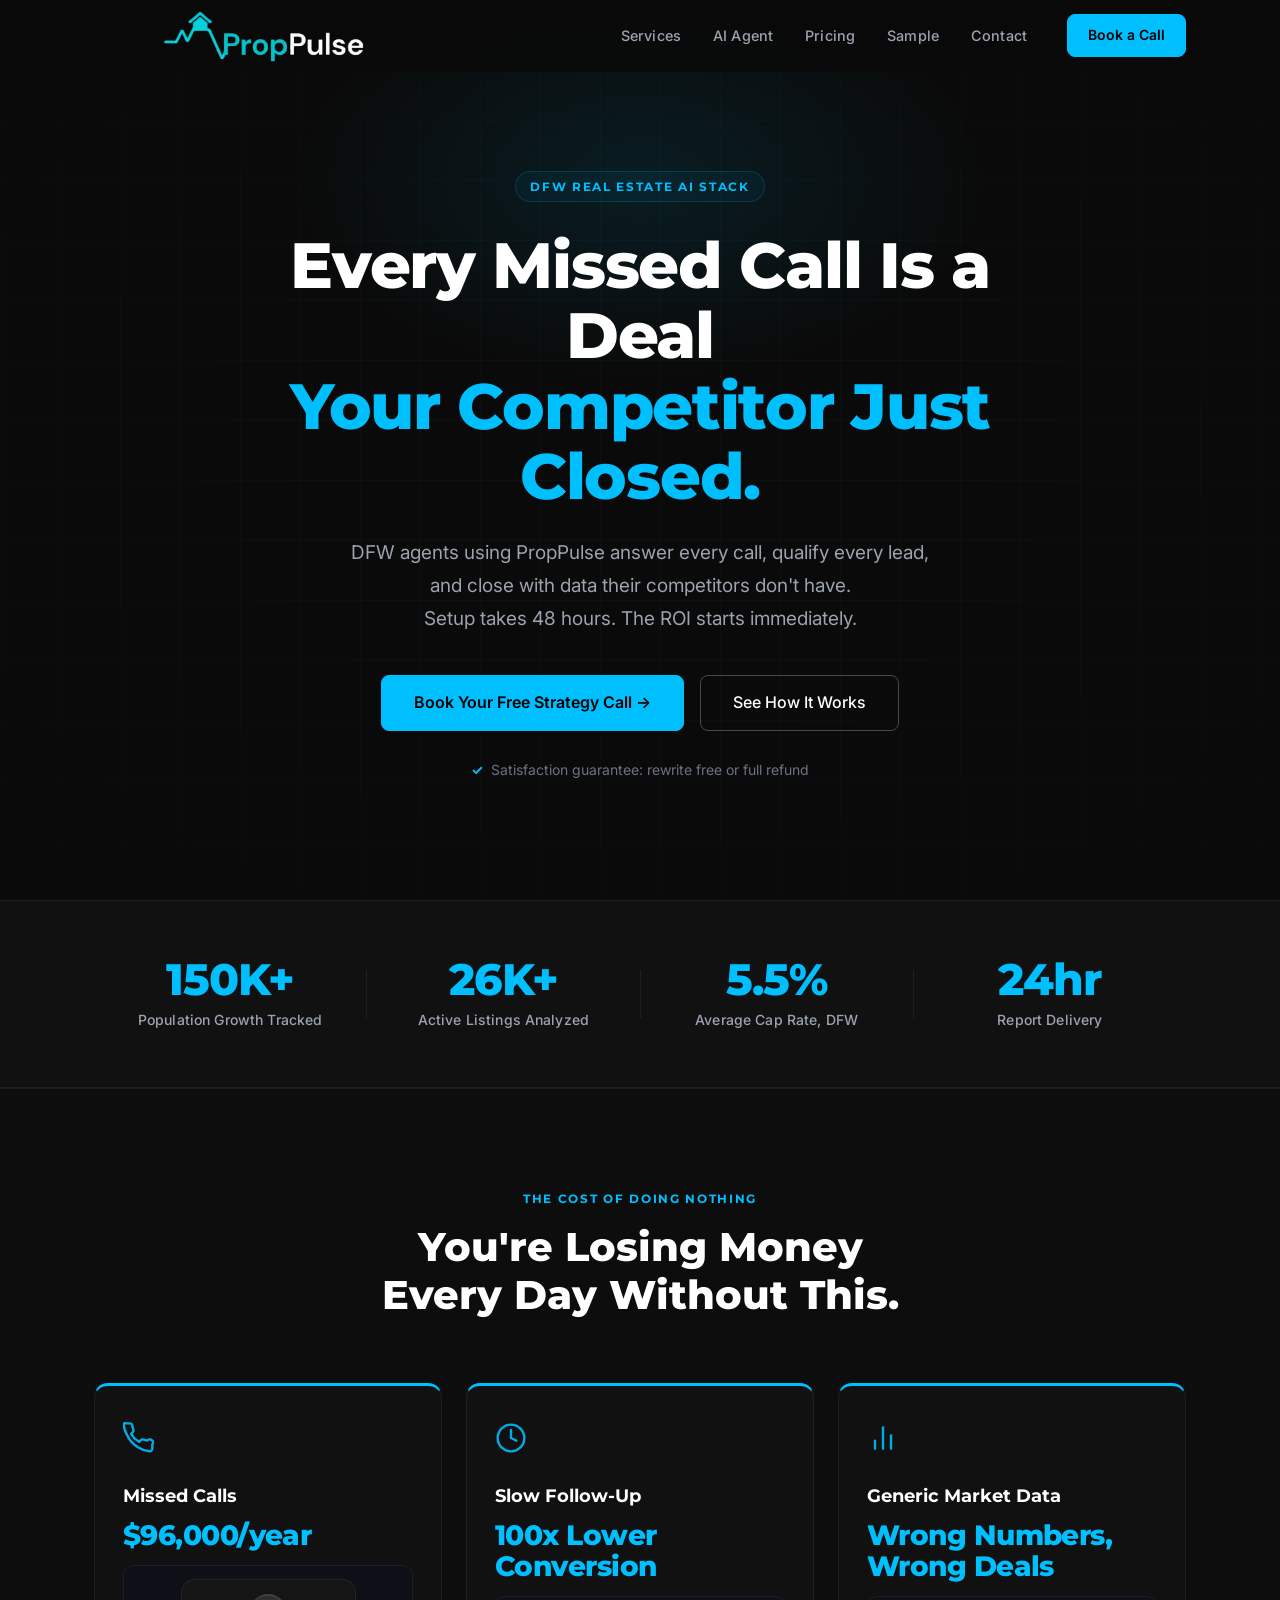
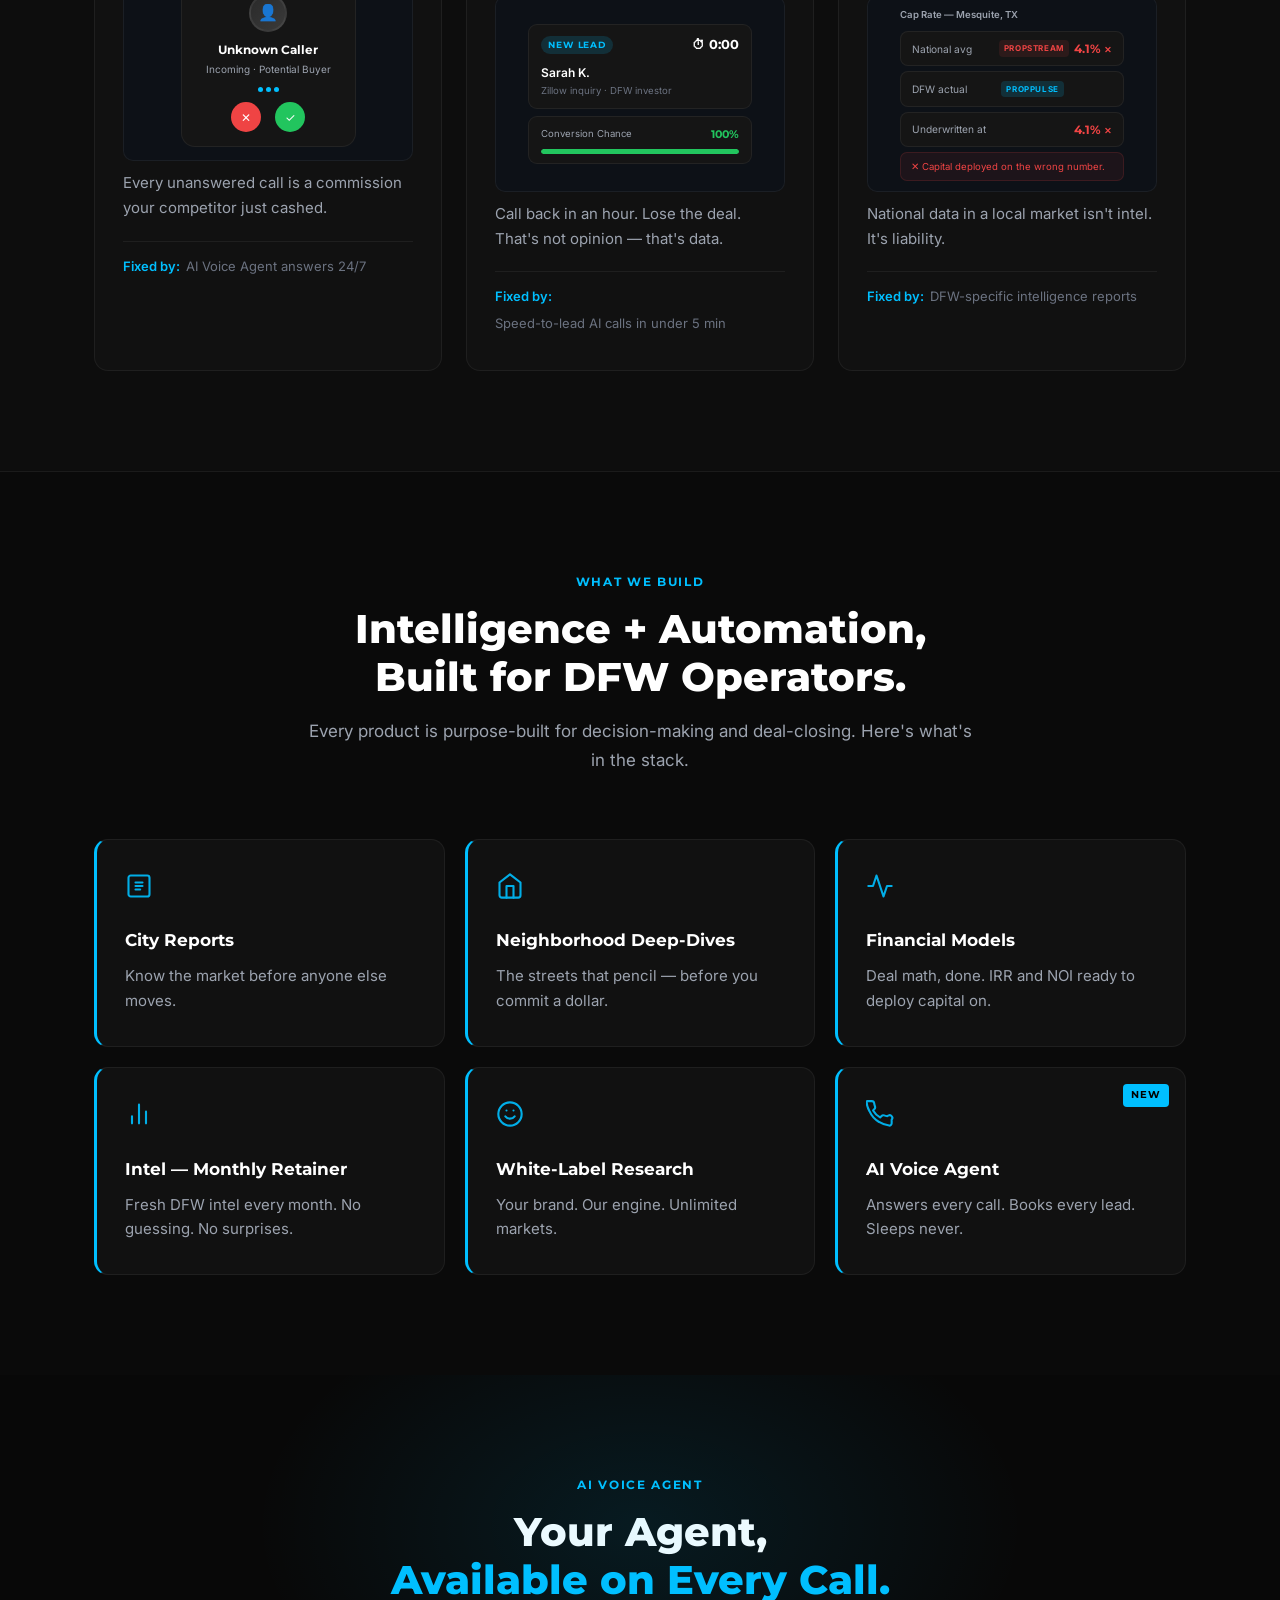
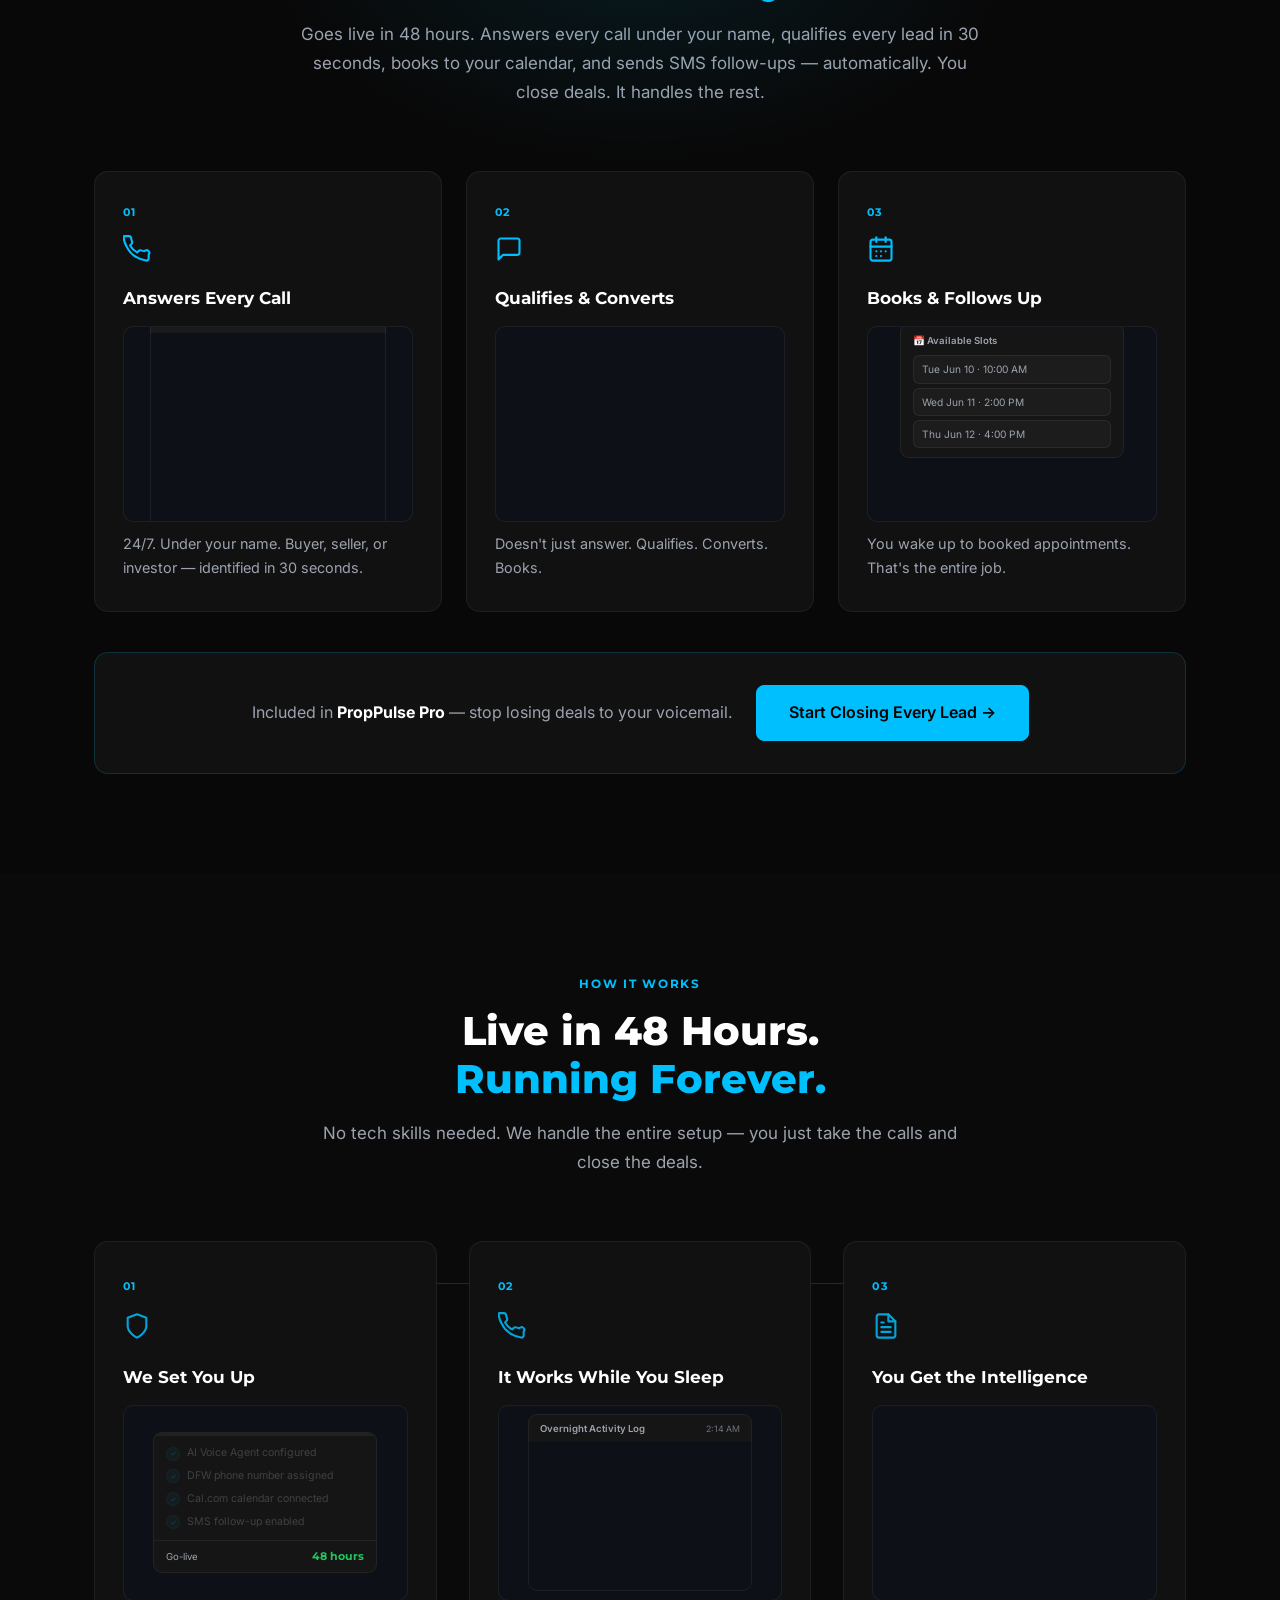
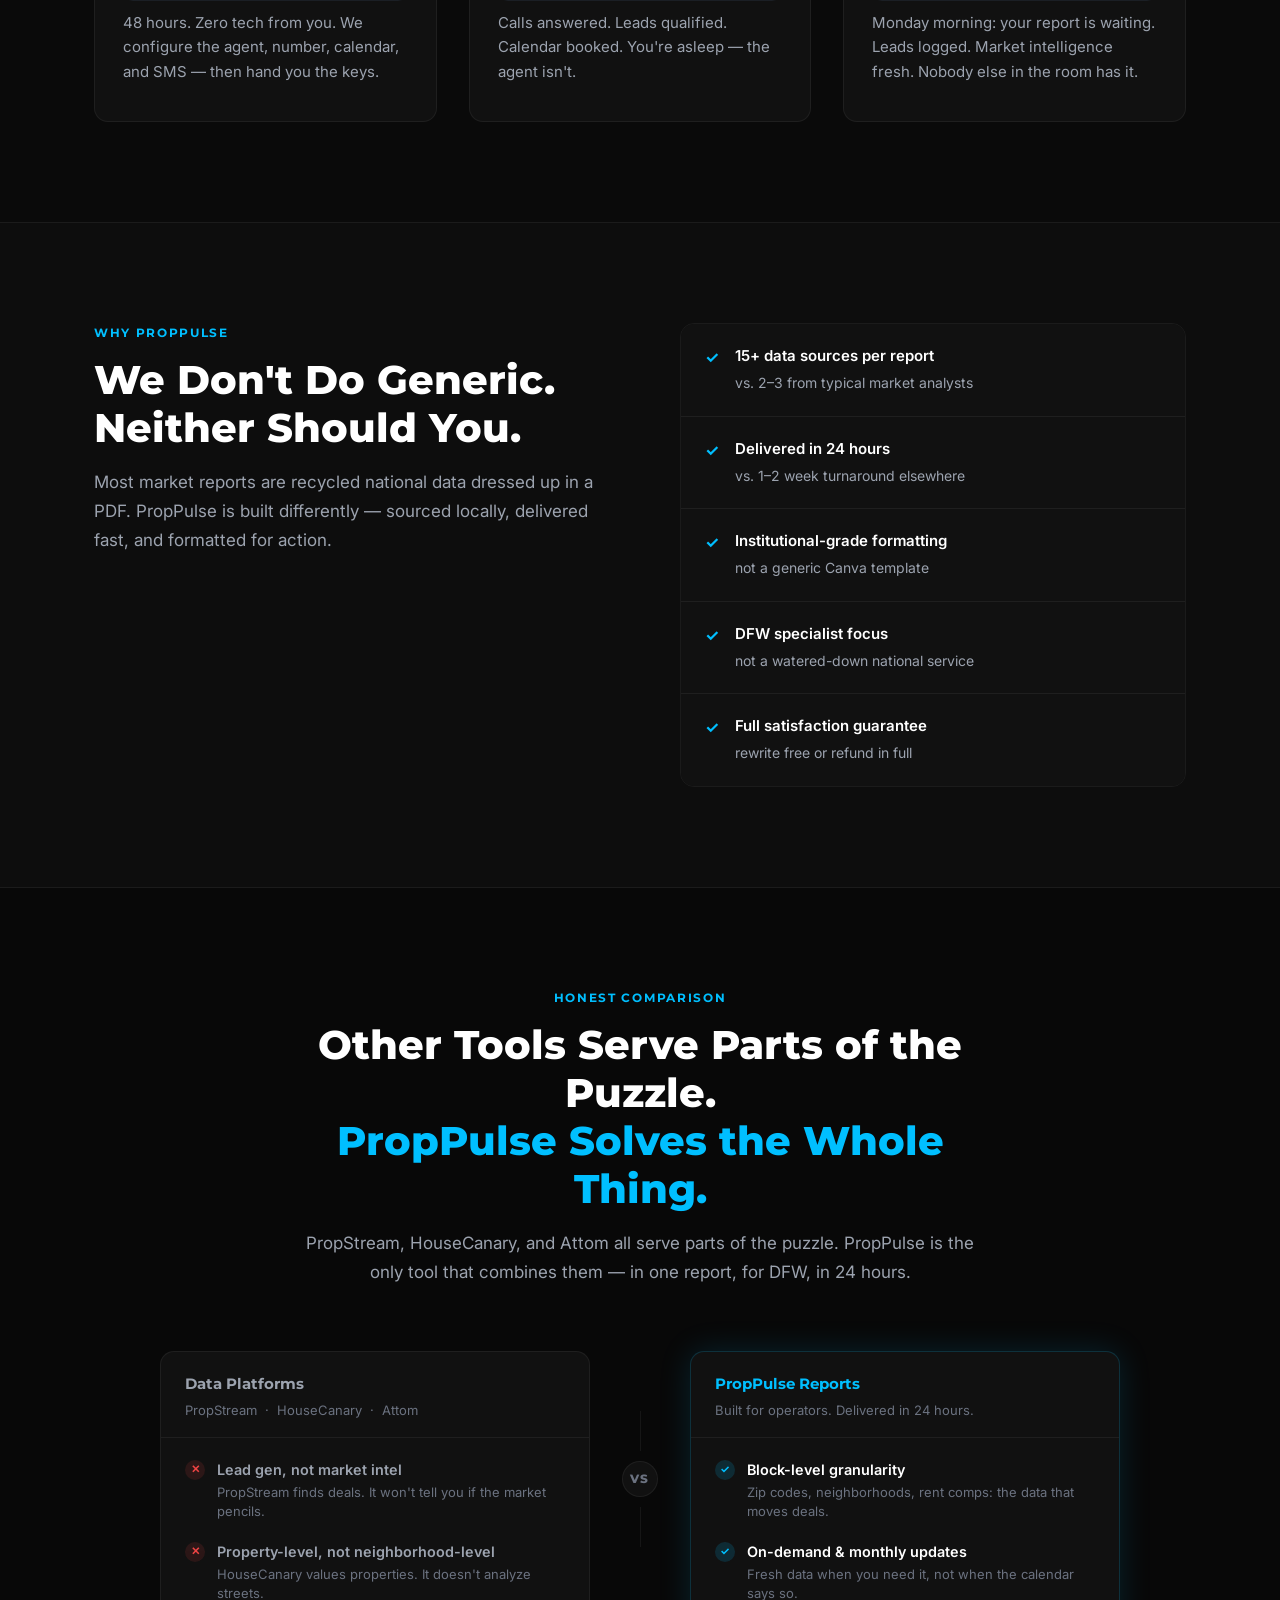
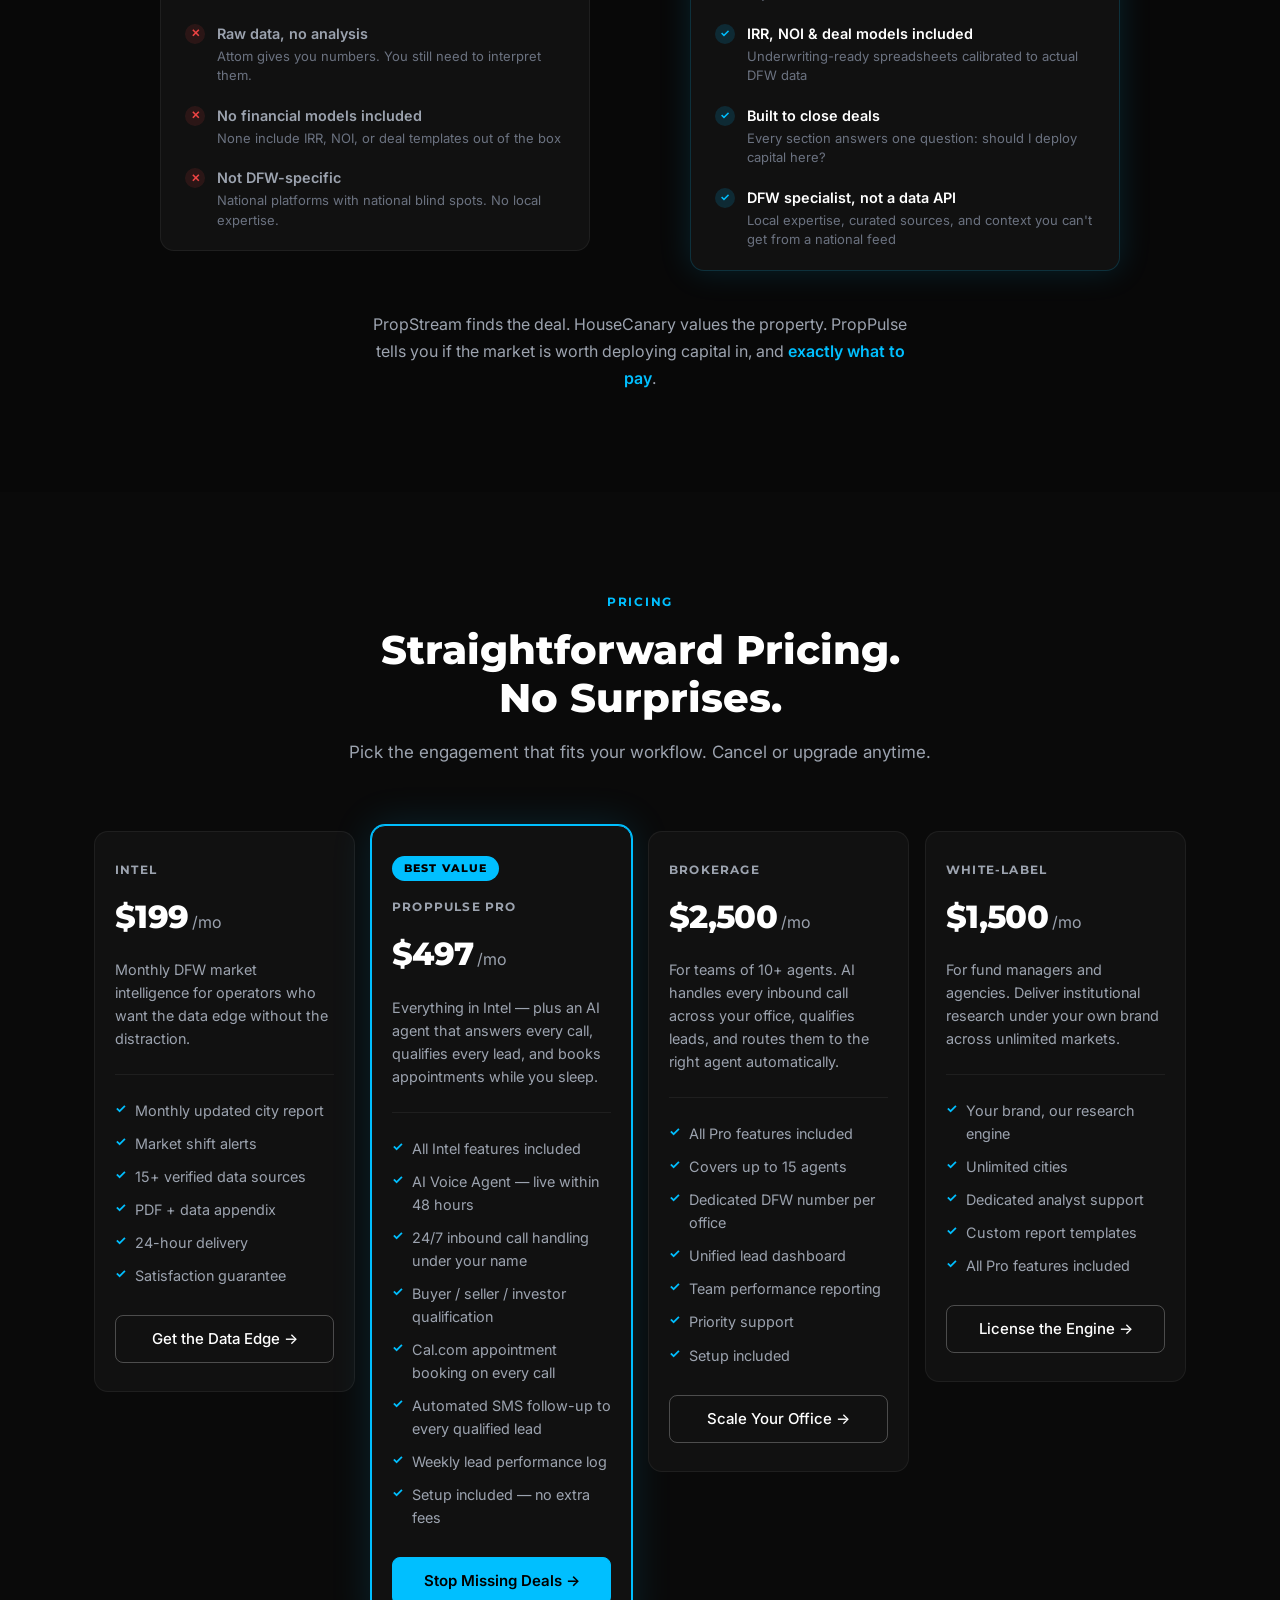
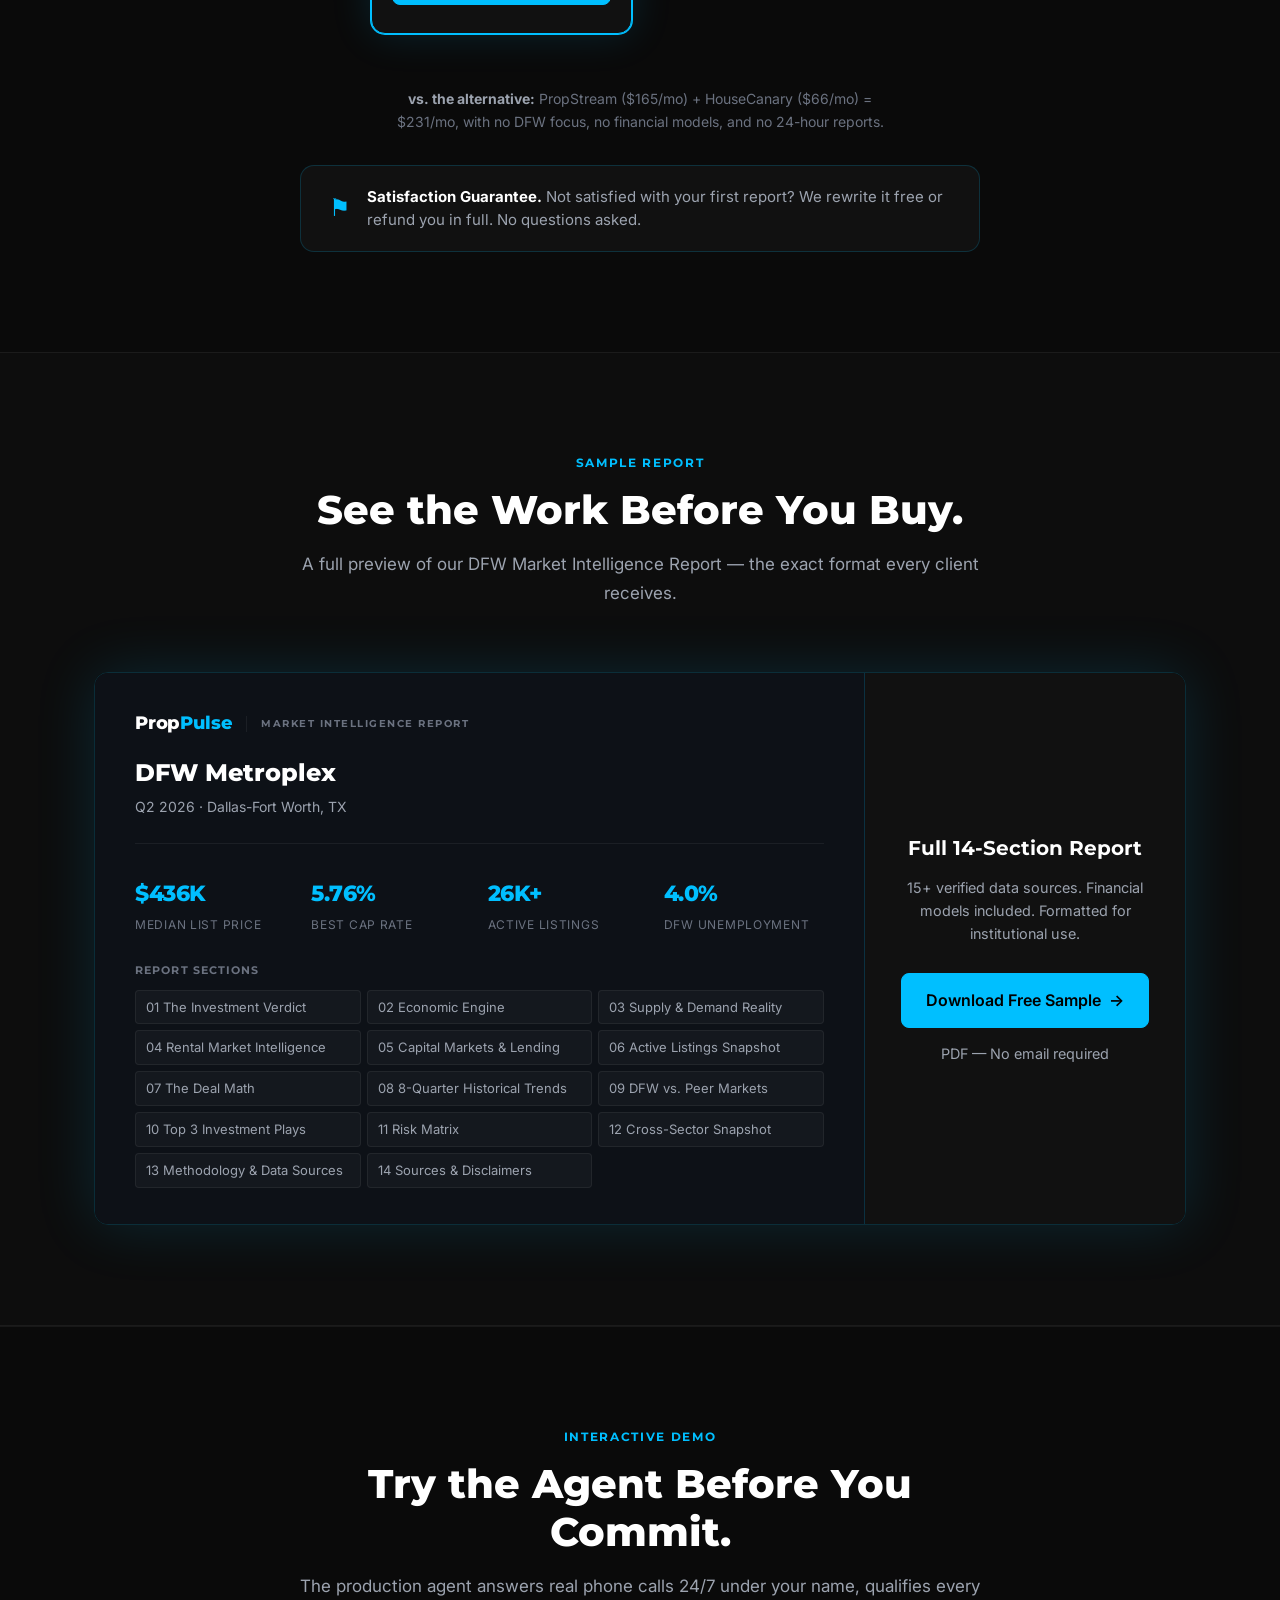
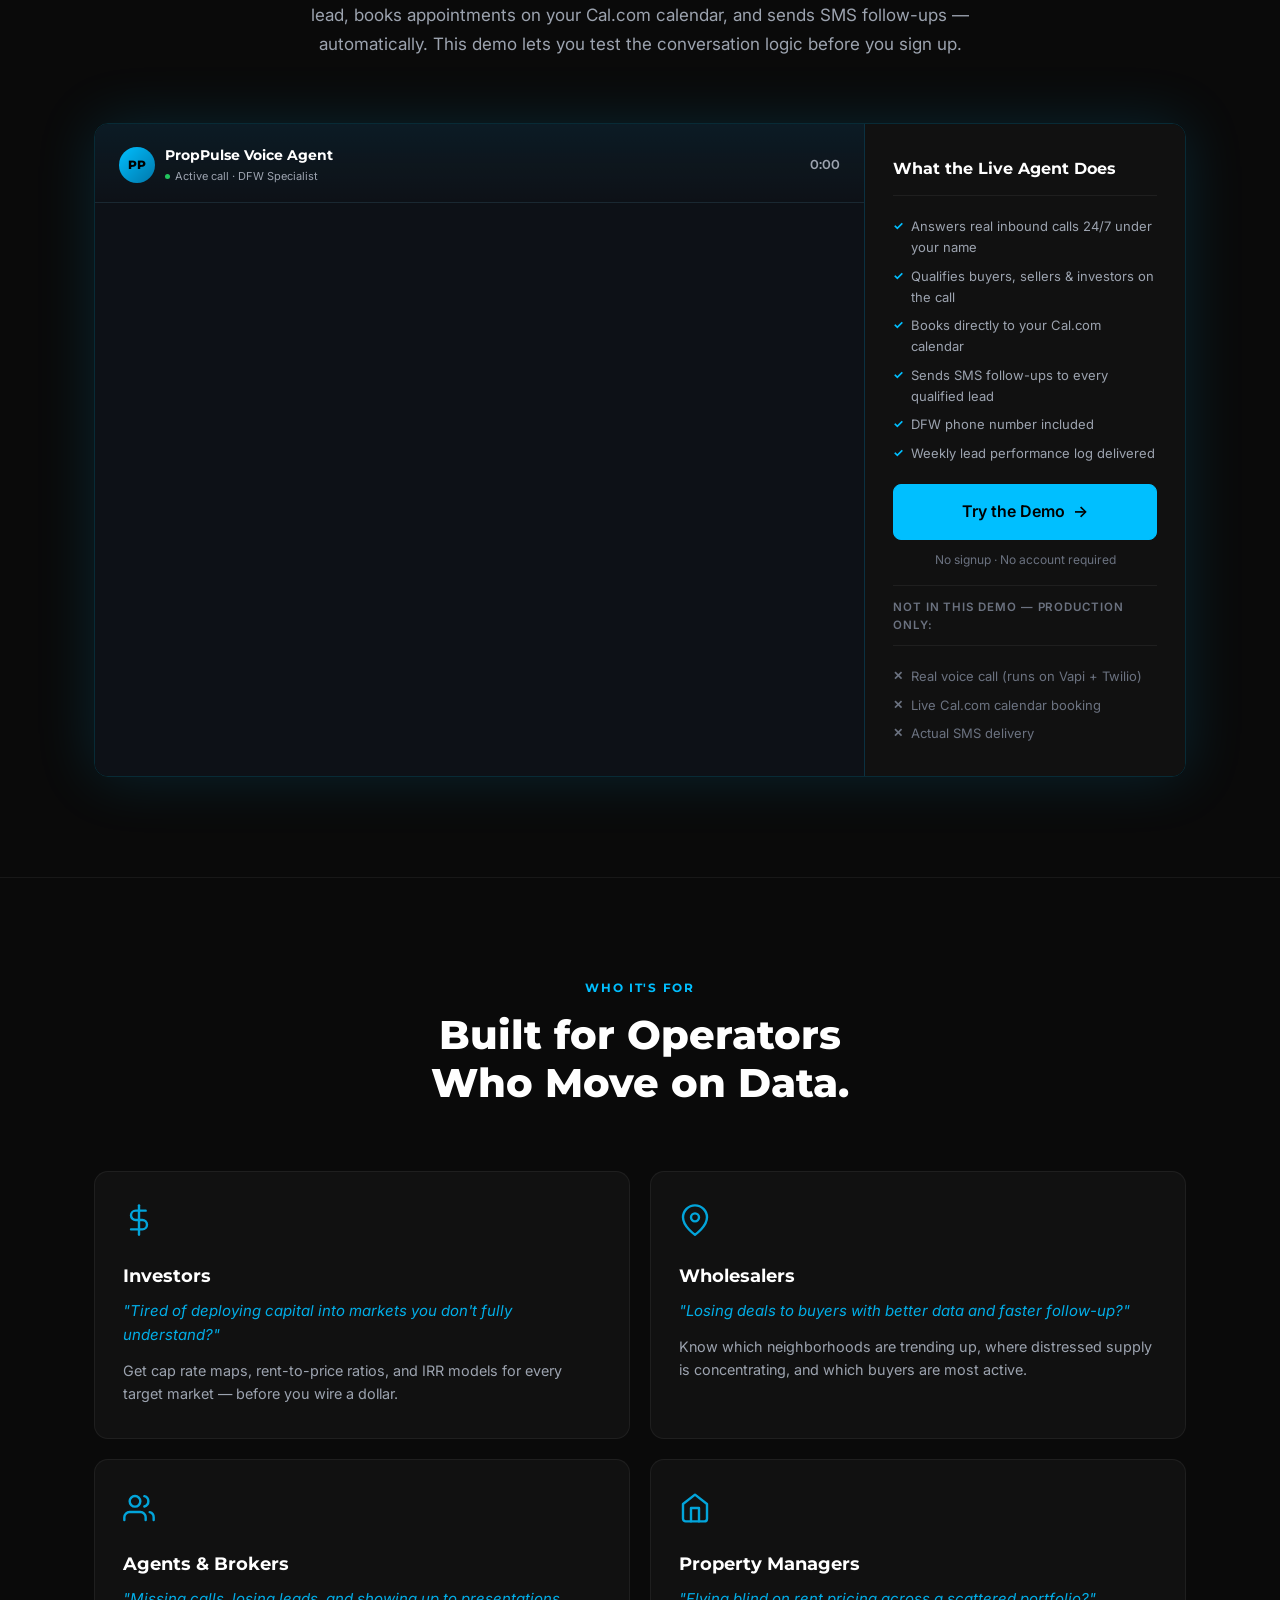
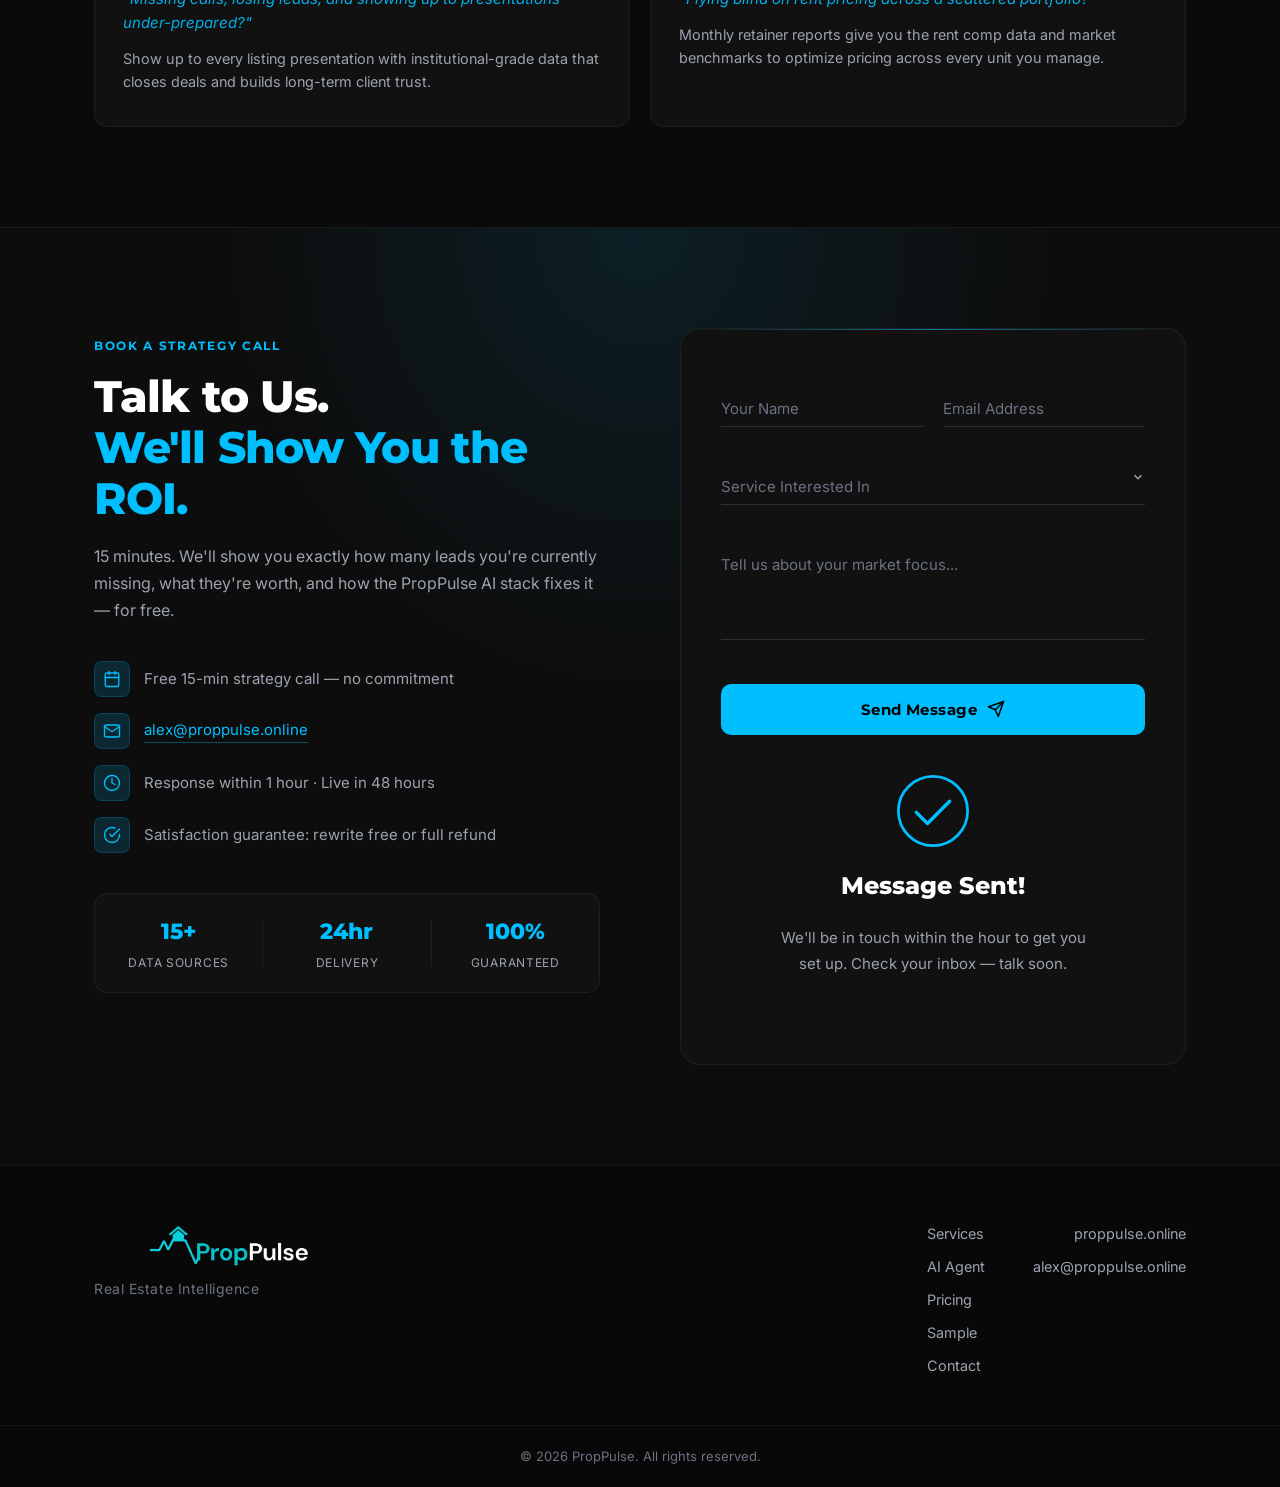
==== index.html @ 131db0d5 "feat: add CSS/JS product demo animations + Hormozi copy - Pain points (3 cards): phone ring, lead ti" ====
<!DOCTYPE html>
<html lang="en">
<head>
  <meta charset="UTF-8" />
  <meta name="viewport" content="width=device-width, initial-scale=1.0" />
  <title>PropPulse — Real Estate Intelligence</title>
  <meta name="description" content="Institutional-grade real estate market intelligence for DFW investors, wholesalers, agents, and brokers. City reports, financial models, and neighborhood analysis delivered in 24 hours." />
  <link rel="preconnect" href="https://fonts.googleapis.com" />
  <link rel="preconnect" href="https://fonts.gstatic.com" crossorigin />
  <link href="https://fonts.googleapis.com/css2?family=Montserrat:wght@400;600;700;800&family=Inter:wght@400;500&display=swap" rel="stylesheet" />
  <link rel="stylesheet" href="styles.css" />
</head>
<body>

  <!-- ─── NAV ─────────────────────────────────────────────────────────── -->
  <nav class="nav" id="nav">
    <div class="nav-inner container">
      <a href="#hero" class="nav-logo" aria-label="PropPulse home">
        <img src="bg.png" alt="PropPulse" class="logo-img" />
        <span class="logo-text logo-text-fallback"><span class="logo-prop">Prop</span><span class="logo-pulse">Pulse</span></span>
      </a>
      <ul class="nav-links" id="nav-links">
        <li><a href="#services">Services</a></li>
        <li><a href="#voice-agent">AI Agent</a></li>
        <li><a href="#pricing">Pricing</a></li>
        <li><a href="#sample">Sample</a></li>
        <li><a href="#contact">Contact</a></li>
      </ul>
      <a href="#contact" class="btn btn-primary nav-cta">Book a Call</a>
      <button class="hamburger" id="hamburger" aria-label="Toggle navigation" aria-expanded="false">
        <span></span><span></span><span></span>
      </button>
    </div>
  </nav>

  <!-- ─── HERO ─────────────────────────────────────────────────────────── -->
  <section class="hero" id="hero">
    <div class="hero-bg-grid" aria-hidden="true"></div>
    <div class="hero-glow" aria-hidden="true"></div>
    <div class="container hero-content">
      <div class="hero-eyebrow">DFW Real Estate AI Stack</div>
      <h1 class="hero-headline">
        Every Missed Call Is a Deal<br />
        <span class="accent">Your Competitor Just Closed.</span>
      </h1>
      <p class="hero-sub">
        DFW agents using PropPulse answer every call, qualify every lead, and close with data their competitors don't have.<br class="desktop-br" />
        Setup takes 48 hours. The ROI starts immediately.
      </p>
      <div class="hero-ctas">
        <a href="#contact" class="btn btn-primary btn-lg">Book Your Free Strategy Call &rarr;</a>
        <a href="#how-it-works" class="btn btn-ghost btn-lg">See How It Works</a>
      </div>
      <p class="hero-guarantee">
        <span class="check-icon">✓</span>
        Satisfaction guarantee: rewrite free or full refund
      </p>
    </div>
  </section>

  <!-- ─── STATS BAR ─────────────────────────────────────────────────────── -->
  <section class="stats-bar" aria-label="Key statistics">
    <div class="container stats-grid">
      <div class="stat-item">
        <div class="stat-number" data-target="150" data-suffix="K+">0</div>
        <div class="stat-label">Population Growth Tracked</div>
      </div>
      <div class="stat-divider" aria-hidden="true"></div>
      <div class="stat-item">
        <div class="stat-number" data-target="26" data-suffix="K+">0</div>
        <div class="stat-label">Active Listings Analyzed</div>
      </div>
      <div class="stat-divider" aria-hidden="true"></div>
      <div class="stat-item">
        <div class="stat-number" data-target="5.5" data-suffix="%" data-decimal="true">0</div>
        <div class="stat-label">Average Cap Rate, DFW</div>
      </div>
      <div class="stat-divider" aria-hidden="true"></div>
      <div class="stat-item">
        <div class="stat-number" data-target="24" data-suffix="hr">0</div>
        <div class="stat-label">Report Delivery</div>
      </div>
    </div>
  </section>

  <!-- ─── WHAT WE DO ────────────────────────────────────────────────────── -->
  <!-- PAIN POINTS -->
  <section class="section pain-section" id="pain-points">
    <div class="container">
      <div class="section-header">
        <div class="section-eyebrow">The Cost of Doing Nothing</div>
        <h2 class="section-title">You're Losing Money<br />Every Day Without This.</h2>
      </div>
      <div class="pain-grid">

        <div class="pain-card fade-card">
          <div class="pain-icon" aria-hidden="true">
            <svg width="32" height="32" viewBox="0 0 24 24" fill="none" stroke="currentColor" stroke-width="1.8" stroke-linecap="round" stroke-linejoin="round"><path d="M22 16.92v3a2 2 0 01-2.18 2 19.79 19.79 0 01-8.63-3.07A19.5 19.5 0 013.07 9.81 19.79 19.79 0 01.4 1.13 2 2 0 012 1h3a2 2 0 012 1.72c.127.96.361 1.903.7 2.81a2 2 0 01-.45 2.11L6.09 8.91a16 16 0 006 6l1.27-1.27a2 2 0 012.11-.45c.907.339 1.85.573 2.81.7A2 2 0 0122 16.92z"/></svg>
          </div>
          <h3 class="pain-title">Missed Calls</h3>
          <div class="pain-cost accent">$96,000/year</div>
          <div class="card-anim" aria-hidden="true">
            <div class="phone-ui">
              <div class="phone-avatar">👤</div>
              <div class="phone-name">Unknown Caller</div>
              <div class="phone-type">Incoming · Potential Buyer</div>
              <div class="phone-pulse">
                <div class="pulse-dot"></div><div class="pulse-dot"></div><div class="pulse-dot"></div>
              </div>
              <div class="phone-actions">
                <div class="btn-decline">✕</div>
                <div class="btn-answer">✓</div>
              </div>
            </div>
            <div class="missed-overlay">
              <div class="missed-tag">Missed Call</div>
              <div class="missed-cost">$96,000<span style="font-size:.9rem">/yr</span></div>
              <div class="missed-sub">Your competitor just answered.</div>
            </div>
          </div>
          <p class="pain-desc">Every unanswered call is a commission your competitor just cashed.</p>
          <div class="pain-fix">
            <span class="pain-fix-label">Fixed by:</span> AI Voice Agent answers 24/7
          </div>
        </div>

        <div class="pain-card fade-card">
          <div class="pain-icon" aria-hidden="true">
            <svg width="32" height="32" viewBox="0 0 24 24" fill="none" stroke="currentColor" stroke-width="1.8" stroke-linecap="round" stroke-linejoin="round"><circle cx="12" cy="12" r="10"/><polyline points="12 6 12 12 16 14"/></svg>
          </div>
          <h3 class="pain-title">Slow Follow-Up</h3>
          <div class="pain-cost accent">100x Lower Conversion</div>
          <div class="card-anim" aria-hidden="true">
            <div class="lead-ui">
              <div class="lead-card">
                <div class="lead-card-top">
                  <div class="lead-tag-new">New Lead</div>
                  <div class="lead-timer-lbl">⏱ <span id="timer-display">0:00</span></div>
                </div>
                <div class="lead-name">Sarah K.</div>
                <div class="lead-source">Zillow inquiry · DFW investor</div>
              </div>
              <div class="conversion-bar-wrap">
                <div class="conversion-label">
                  <span>Conversion Chance</span>
                  <span class="conversion-pct" id="pct-display">100%</span>
                </div>
                <div class="bar-track"><div class="bar-fill"></div></div>
              </div>
            </div>
          </div>
          <p class="pain-desc">Call back in an hour. Lose the deal. That's not opinion — that's data.</p>
          <div class="pain-fix">
            <span class="pain-fix-label">Fixed by:</span> Speed-to-lead AI calls in under 5 min
          </div>
        </div>

        <div class="pain-card fade-card">
          <div class="pain-icon" aria-hidden="true">
            <svg width="32" height="32" viewBox="0 0 24 24" fill="none" stroke="currentColor" stroke-width="1.8" stroke-linecap="round" stroke-linejoin="round"><line x1="18" y1="20" x2="18" y2="10"/><line x1="12" y1="20" x2="12" y2="4"/><line x1="6" y1="20" x2="6" y2="14"/></svg>
          </div>
          <h3 class="pain-title">Generic Market Data</h3>
          <div class="pain-cost accent">Wrong Numbers, Wrong Deals</div>
          <div class="card-anim" aria-hidden="true">
            <div class="data-ui">
              <div style="font-size:.6rem;color:var(--text-muted);font-weight:600;margin-bottom:4px;">Cap Rate — Mesquite, TX</div>
              <div class="data-row">
                <div class="data-key">National avg</div>
                <div style="display:flex;align-items:center;gap:5px;">
                  <span class="data-source-tag tag-national">PropStream</span>
                  <div class="data-val wrong">4.1%</div>
                </div>
              </div>
              <div class="data-row">
                <div class="data-key">DFW actual</div>
                <div style="display:flex;align-items:center;gap:5px;">
                  <span class="data-source-tag tag-dfw">PropPulse</span>
                  <div class="data-val right">6.4% ✓</div>
                </div>
              </div>
              <div class="data-row">
                <div class="data-key">Underwritten at</div>
                <div class="data-val wrong">4.1%</div>
              </div>
              <div class="data-error-msg">✕ Capital deployed on the wrong number.</div>
            </div>
          </div>
          <p class="pain-desc">National data in a local market isn't intel. It's liability.</p>
          <div class="pain-fix">
            <span class="pain-fix-label">Fixed by:</span> DFW-specific intelligence reports
          </div>
        </div>

      </div>
    </div>
  </section>

  <!-- WHAT WE BUILD -->
  <section class="section services-section" id="services">
    <div class="container">
      <div class="section-header">
        <div class="section-eyebrow">What We Build</div>
        <h2 class="section-title">Intelligence + Automation,<br />Built for DFW Operators.</h2>
        <p class="section-sub">Every product is purpose-built for decision-making and deal-closing. Here's what's in the stack.</p>
      </div>
      <div class="services-grid">
        <div class="service-card">
          <div class="service-icon" aria-hidden="true">
            <svg width="28" height="28" viewBox="0 0 24 24" fill="none" stroke="currentColor" stroke-width="1.8" stroke-linecap="round" stroke-linejoin="round"><rect x="3" y="3" width="18" height="18" rx="2"/><path d="M9 9h6M9 12h6M9 15h4"/></svg>
          </div>
          <h3 class="service-title">City Reports</h3>
          <p class="service-desc">Know the market before anyone else moves.</p>
        </div>
        <div class="service-card">
          <div class="service-icon" aria-hidden="true">
            <svg width="28" height="28" viewBox="0 0 24 24" fill="none" stroke="currentColor" stroke-width="1.8" stroke-linecap="round" stroke-linejoin="round"><path d="M3 9l9-7 9 7v11a2 2 0 01-2 2H5a2 2 0 01-2-2z"/><polyline points="9 22 9 12 15 12 15 22"/></svg>
          </div>
          <h3 class="service-title">Neighborhood Deep-Dives</h3>
          <p class="service-desc">The streets that pencil — before you commit a dollar.</p>
        </div>
        <div class="service-card">
          <div class="service-icon" aria-hidden="true">
            <svg width="28" height="28" viewBox="0 0 24 24" fill="none" stroke="currentColor" stroke-width="1.8" stroke-linecap="round" stroke-linejoin="round"><polyline points="22 12 18 12 15 21 9 3 6 12 2 12"/></svg>
          </div>
          <h3 class="service-title">Financial Models</h3>
          <p class="service-desc">Deal math, done. IRR and NOI ready to deploy capital on.</p>
        </div>
        <div class="service-card">
          <div class="service-icon" aria-hidden="true">
            <svg width="28" height="28" viewBox="0 0 24 24" fill="none" stroke="currentColor" stroke-width="1.8" stroke-linecap="round" stroke-linejoin="round"><path d="M18 20V10M12 20V4M6 20v-6"/></svg>
          </div>
          <h3 class="service-title">Intel — Monthly Retainer</h3>
          <p class="service-desc">Fresh DFW intel every month. No guessing. No surprises.</p>
        </div>
        <div class="service-card">
          <div class="service-icon" aria-hidden="true">
            <svg width="28" height="28" viewBox="0 0 24 24" fill="none" stroke="currentColor" stroke-width="1.8" stroke-linecap="round" stroke-linejoin="round"><circle cx="12" cy="12" r="10"/><path d="M8 14s1.5 2 4 2 4-2 4-2M9 9h.01M15 9h.01"/></svg>
          </div>
          <h3 class="service-title">White-Label Research</h3>
          <p class="service-desc">Your brand. Our engine. Unlimited markets.</p>
        </div>
        <div class="service-card service-card--new">
          <div class="service-new-badge">New</div>
          <div class="service-icon" aria-hidden="true">
            <svg width="28" height="28" viewBox="0 0 24 24" fill="none" stroke="currentColor" stroke-width="1.8" stroke-linecap="round" stroke-linejoin="round"><path d="M22 16.92v3a2 2 0 01-2.18 2 19.79 19.79 0 01-8.63-3.07A19.5 19.5 0 013.07 9.81 19.79 19.79 0 01.4 1.13 2 2 0 012 1h3a2 2 0 012 1.72c.127.96.361 1.903.7 2.81a2 2 0 01-.45 2.11L6.09 8.91a16 16 0 006 6l1.27-1.27a2 2 0 012.11-.45c.907.339 1.85.573 2.81.7A2 2 0 0122 16.92z"/></svg>
          </div>
          <h3 class="service-title">AI Voice Agent</h3>
          <p class="service-desc">Answers every call. Books every lead. Sleeps never.</p>
        </div>
      </div>
    </div>
  </section>

  <!-- ─── AI VOICE AGENT ──────────────────────────────────────────────────── -->
  <section class="section agent-section" id="voice-agent">
    <div class="agent-glow" aria-hidden="true"></div>
    <div class="container">
      <div class="section-header">
        <div class="section-eyebrow">AI Voice Agent</div>
        <h2 class="section-title">Your Agent,<br /><span class="accent">Available on Every Call.</span></h2>
        <p class="section-sub">Goes live in 48 hours. Answers every call under your name, qualifies every lead in 30 seconds, books to your calendar, and sends SMS follow-ups — automatically. You close deals. It handles the rest.</p>
      </div>

      <div class="agent-features-grid">
        <div class="agent-feature-card fade-card">
          <div class="agent-feature-num">01</div>
          <div class="agent-feature-icon" aria-hidden="true">
            <svg width="28" height="28" viewBox="0 0 24 24" fill="none" stroke="currentColor" stroke-width="1.8" stroke-linecap="round" stroke-linejoin="round"><path d="M22 16.92v3a2 2 0 01-2.18 2 19.79 19.79 0 01-8.63-3.07A19.5 19.5 0 013.07 9.81 19.79 19.79 0 01.4 1.13 2 2 0 012 1h3a2 2 0 012 1.72c.127.96.361 1.903.7 2.81a2 2 0 01-.45 2.11L6.09 8.91a16 16 0 006 6l1.27-1.27a2 2 0 012.11-.45c.907.339 1.85.573 2.81.7A2 2 0 0122 16.92z"/></svg>
          </div>
          <h3 class="agent-feature-title">Answers Every Call</h3>
          <div class="card-anim" aria-hidden="true">
            <div class="chat-ui">
              <div class="chat-header">
                <div class="chat-hdr-avatar">PP</div>
                <div class="chat-agent-name">PropPulse Agent</div>
                <div class="chat-live-dot"></div>
                <div class="chat-live-txt">Live</div>
              </div>
              <div class="chat-body">
                <div class="typing-indicator"><div class="typing-dot"></div><div class="typing-dot"></div><div class="typing-dot"></div></div>
                <div class="bubble bubble-agent b1">Hey! You've reached PropPulse. Buying, selling, or investing?</div>
                <div class="bubble bubble-user b2">Looking to invest in DFW rentals</div>
                <div class="bubble bubble-agent b3">Cap rates in Mesquite are at 6.4%. Want the full breakdown?</div>
                <div class="bubble bubble-user b4">Yes — and can I book a call?</div>
                <div class="bubble bubble-confirm b5">&#10003; Booked Tue 10am &middot; SMS sent</div>
              </div>
            </div>
          </div>
          <p class="agent-feature-desc">24/7. Under your name. Buyer, seller, or investor — identified in 30 seconds.</p>
        </div>
        <div class="agent-feature-card fade-card">
          <div class="agent-feature-num">02</div>
          <div class="agent-feature-icon" aria-hidden="true">
            <svg width="28" height="28" viewBox="0 0 24 24" fill="none" stroke="currentColor" stroke-width="1.8" stroke-linecap="round" stroke-linejoin="round"><path d="M21 15a2 2 0 01-2 2H7l-4 4V5a2 2 0 012-2h14a2 2 0 012 2z"/></svg>
          </div>
          <h3 class="agent-feature-title">Qualifies &amp; Converts</h3>
          <div class="card-anim" aria-hidden="true">
            <div class="qualify-ui">
              <div class="qualify-section-lbl">Lead Qualification</div>
              <div class="qualify-card">
                <div class="q-label">Caller Type</div>
                <div class="q-value q-accent">Investor &mdash; Identified in 28s</div>
              </div>
              <div class="qualify-card">
                <div class="q-label">Target Market</div>
                <div class="q-value">DFW Rentals &middot; $300K&ndash;$500K</div>
              </div>
              <div class="qualify-card">
                <div class="q-label">Timeline</div>
                <div class="q-value">Ready to deploy within 60 days</div>
              </div>
              <div class="qualify-card">
                <div class="q-label">Status</div>
                <div class="q-value q-green">&#10003; Qualified &middot; Booked</div>
              </div>
            </div>
          </div>
          <p class="agent-feature-desc">Doesn't just answer. Qualifies. Converts. Books.</p>
        </div>
        <div class="agent-feature-card fade-card">
          <div class="agent-feature-num">03</div>
          <div class="agent-feature-icon" aria-hidden="true">
            <svg width="28" height="28" viewBox="0 0 24 24" fill="none" stroke="currentColor" stroke-width="1.8" stroke-linecap="round" stroke-linejoin="round"><rect x="3" y="4" width="18" height="18" rx="2" ry="2"/><line x1="16" y1="2" x2="16" y2="6"/><line x1="8" y1="2" x2="8" y2="6"/><line x1="3" y1="10" x2="21" y2="10"/><path d="M8 14h.01M12 14h.01M16 14h.01M8 18h.01M12 18h.01"/></svg>
          </div>
          <h3 class="agent-feature-title">Books &amp; Follows Up</h3>
          <div class="card-anim" aria-hidden="true">
            <div class="booking-ui">
              <div class="cal-card">
                <div class="cal-header">&#128197; Available Slots</div>
                <div class="cal-slots">
                  <div class="cal-slot selected">Tue Jun 10 &middot; 10:00 AM</div>
                  <div class="cal-slot">Wed Jun 11 &middot; 2:00 PM</div>
                  <div class="cal-slot">Thu Jun 12 &middot; 4:00 PM</div>
                </div>
              </div>
              <div class="sms-notification">
                <div class="sms-icon-box">&#128172;</div>
                <div class="sms-body">
                  <div class="sms-from">PropPulse AI &middot; SMS</div>
                  <div class="sms-text">Confirmed: Tue Jun 10 at 10am. Talk soon!</div>
                </div>
              </div>
            </div>
          </div>
          <p class="agent-feature-desc">You wake up to booked appointments. That's the entire job.</p>
        </div>
      </div>

      <div class="agent-cta-row fade-card">
        <p class="agent-cta-label">Included in <strong>PropPulse Pro</strong> — stop losing deals to your voicemail.</p>
        <a href="#pricing" class="btn btn-primary btn-lg">Start Closing Every Lead &rarr;</a>
      </div>
    </div>
  </section>

  <!-- HOW IT WORKS -->
  <section class="section how-section" id="how-it-works">
    <div class="container">
      <div class="section-header">
        <div class="section-eyebrow">How It Works</div>
        <h2 class="section-title">Live in 48 Hours.<br /><span class="accent">Running Forever.</span></h2>
        <p class="section-sub">No tech skills needed. We handle the entire setup — you just take the calls and close the deals.</p>
      </div>
      <div class="steps-grid">

        <div class="step-card fade-card">
          <div class="step-num">01</div>
          <div class="step-icon" aria-hidden="true">
            <svg width="28" height="28" viewBox="0 0 24 24" fill="none" stroke="currentColor" stroke-width="1.8" stroke-linecap="round" stroke-linejoin="round"><path d="M12 22s8-4 8-10V5l-8-3-8 3v7c0 6 8 10 8 10z"/></svg>
          </div>
          <h3 class="step-title">We Set You Up</h3>
          <div class="card-anim" aria-hidden="true">
            <div class="setup-ui">
              <div class="setup-card">
                <div class="setup-progress-bar"><div class="setup-bar-fill"></div></div>
                <div class="setup-list">
                  <div class="setup-item s1"><div class="setup-check-icon">&#10003;</div>AI Voice Agent configured</div>
                  <div class="setup-item s2"><div class="setup-check-icon">&#10003;</div>DFW phone number assigned</div>
                  <div class="setup-item s3"><div class="setup-check-icon">&#10003;</div>Cal.com calendar connected</div>
                  <div class="setup-item s4"><div class="setup-check-icon">&#10003;</div>SMS follow-up enabled</div>
                </div>
                <div class="setup-eta"><span>Go-live</span><span class="setup-eta-val">48 hours</span></div>
              </div>
            </div>
          </div>
          <p class="step-desc">48 hours. Zero tech from you. We configure the agent, number, calendar, and SMS — then hand you the keys.</p>
        </div>

        <div class="step-card fade-card">
          <div class="step-num">02</div>
          <div class="step-icon" aria-hidden="true">
            <svg width="28" height="28" viewBox="0 0 24 24" fill="none" stroke="currentColor" stroke-width="1.8" stroke-linecap="round" stroke-linejoin="round"><path d="M22 16.92v3a2 2 0 01-2.18 2 19.79 19.79 0 01-8.63-3.07A19.5 19.5 0 013.07 9.81 19.79 19.79 0 01.4 1.13 2 2 0 012 1h3a2 2 0 012 1.72c.127.96.361 1.903.7 2.81a2 2 0 01-.45 2.11L6.09 8.91a16 16 0 006 6l1.27-1.27a2 2 0 012.11-.45c.907.339 1.85.573 2.81.7A2 2 0 0122 16.92z"/></svg>
          </div>
          <h3 class="step-title">It Works While You Sleep</h3>
          <div class="card-anim" aria-hidden="true">
            <div class="log-ui">
              <div class="log-header">
                <span class="log-title-txt">Overnight Activity Log</span>
                <span class="log-night-lbl">2:14 AM</span>
              </div>
              <div class="log-body">
                <div class="log-entry"><div class="log-dot booked"></div><span class="log-time">2:14</span><span class="log-name">David M.</span><div class="log-status status-booked">Booked</div></div>
                <div class="log-entry"><div class="log-dot qualified"></div><span class="log-time">1:52</span><span class="log-name">Lisa T.</span><div class="log-status status-qualified">Qualified</div></div>
                <div class="log-entry"><div class="log-dot booked"></div><span class="log-time">0:37</span><span class="log-name">Marcus R.</span><div class="log-status status-booked">Booked</div></div>
                <div class="log-entry"><div class="log-dot booked"></div><span class="log-time">11:58</span><span class="log-name">Amy C.</span><div class="log-status status-booked">Booked</div></div>
                <div class="log-entry"><div class="log-dot qualified"></div><span class="log-time">11:22</span><span class="log-name">Tom S.</span><div class="log-status status-qualified">Qualified</div></div>
              </div>
            </div>
          </div>
          <p class="step-desc">Calls answered. Leads qualified. Calendar booked. You're asleep — the agent isn't.</p>
        </div>

        <div class="step-card fade-card">
          <div class="step-num">03</div>
          <div class="step-icon" aria-hidden="true">
            <svg width="28" height="28" viewBox="0 0 24 24" fill="none" stroke="currentColor" stroke-width="1.8" stroke-linecap="round" stroke-linejoin="round"><path d="M14 2H6a2 2 0 00-2 2v16a2 2 0 002 2h12a2 2 0 002-2V8z"/><polyline points="14 2 14 8 20 8"/><line x1="16" y1="13" x2="8" y2="13"/><line x1="16" y1="17" x2="8" y2="17"/><polyline points="10 9 9 9 8 9"/></svg>
          </div>
          <h3 class="step-title">You Get the Intelligence</h3>
          <div class="card-anim" aria-hidden="true">
            <div class="inbox-ui">
              <div class="inbox-email">
                <div class="inbox-from-row">
                  <div class="inbox-avatar-sm">PP</div>
                  <span class="inbox-sender-name">PropPulse Weekly Log</span>
                  <span class="inbox-date-lbl">Mon</span>
                </div>
                <div class="inbox-subject">4 booked leads this week &middot; DFW</div>
                <div class="inbox-preview-txt">David M. &middot; Lisa T. &middot; Amy C. &middot; Tom S. confirmed.</div>
              </div>
              <div class="report-thumb">
                <div class="report-thumb-left">
                  <div class="report-icon-box">&#128196;</div>
                  <div>
                    <div class="report-file-name">June DFW Report</div>
                    <div class="report-file-size">PDF &middot; 2.4 MB</div>
                  </div>
                </div>
                <div class="report-dl-btn">Open &darr;</div>
              </div>
            </div>
          </div>
          <p class="step-desc">Monday morning: your report is waiting. Leads logged. Market intelligence fresh. Nobody else in the room has it.</p>
        </div>

      </div>
    </div>
  </section>

  <!-- WHY PROPPULSE -->
  <section class="section why-section" id="why">
    <div class="container">
      <div class="why-inner">
        <div class="why-text">
          <div class="section-eyebrow">Why PropPulse</div>
          <h2 class="section-title">We Don't Do Generic.<br />Neither Should You.</h2>
          <p class="section-sub">Most market reports are recycled national data dressed up in a PDF. PropPulse is built differently — sourced locally, delivered fast, and formatted for action.</p>
        </div>
        <ul class="why-list" role="list">
          <li class="why-item">
            <span class="why-check" aria-hidden="true">✓</span>
            <div>
              <strong>15+ data sources per report</strong>
              <span class="why-contrast">vs. 2–3 from typical market analysts</span>
            </div>
          </li>
          <li class="why-item">
            <span class="why-check" aria-hidden="true">✓</span>
            <div>
              <strong>Delivered in 24 hours</strong>
              <span class="why-contrast">vs. 1–2 week turnaround elsewhere</span>
            </div>
          </li>
          <li class="why-item">
            <span class="why-check" aria-hidden="true">✓</span>
            <div>
              <strong>Institutional-grade formatting</strong>
              <span class="why-contrast">not a generic Canva template</span>
            </div>
          </li>
          <li class="why-item">
            <span class="why-check" aria-hidden="true">✓</span>
            <div>
              <strong>DFW specialist focus</strong>
              <span class="why-contrast">not a watered-down national service</span>
            </div>
          </li>
          <li class="why-item">
            <span class="why-check" aria-hidden="true">✓</span>
            <div>
              <strong>Full satisfaction guarantee</strong>
              <span class="why-contrast">rewrite free or refund in full</span>
            </div>
          </li>
        </ul>
      </div>
    </div>
  </section>

  <!-- ─── VS FREE REPORTS ──────────────────────────────────────────────── -->
  <section class="section vs-section">
    <div class="container">
      <div class="section-header">
        <div class="section-eyebrow">Honest Comparison</div>
        <h2 class="section-title">Other Tools Serve Parts of the Puzzle.<br /><span class="accent">PropPulse Solves the Whole Thing.</span></h2>
        <p class="section-sub">PropStream, HouseCanary, and Attom all serve parts of the puzzle. PropPulse is the only tool that combines them — in one report, for DFW, in 24 hours.</p>
      </div>

      <div class="vs-grid">

        <div class="vs-card vs-card--free">
          <div class="vs-card-header">
            <div class="vs-card-label">Data Platforms</div>
            <div class="vs-card-sources">PropStream &nbsp;·&nbsp; HouseCanary &nbsp;·&nbsp; Attom</div>
          </div>
          <ul class="vs-list" role="list">
            <li class="vs-item vs-item--no">
              <span class="vs-icon" aria-hidden="true">✕</span>
              <div>
                <strong>Lead gen, not market intel</strong>
                <span class="vs-detail">PropStream finds deals. It won't tell you if the market pencils.</span>
              </div>
            </li>
            <li class="vs-item vs-item--no">
              <span class="vs-icon" aria-hidden="true">✕</span>
              <div>
                <strong>Property-level, not neighborhood-level</strong>
                <span class="vs-detail">HouseCanary values properties. It doesn't analyze streets.</span>
              </div>
            </li>
            <li class="vs-item vs-item--no">
              <span class="vs-icon" aria-hidden="true">✕</span>
              <div>
                <strong>Raw data, no analysis</strong>
                <span class="vs-detail">Attom gives you numbers. You still need to interpret them.</span>
              </div>
            </li>
            <li class="vs-item vs-item--no">
              <span class="vs-icon" aria-hidden="true">✕</span>
              <div>
                <strong>No financial models included</strong>
                <span class="vs-detail">None include IRR, NOI, or deal templates out of the box</span>
              </div>
            </li>
            <li class="vs-item vs-item--no">
              <span class="vs-icon" aria-hidden="true">✕</span>
              <div>
                <strong>Not DFW-specific</strong>
                <span class="vs-detail">National platforms with national blind spots. No local expertise.</span>
              </div>
            </li>
          </ul>
        </div>

        <div class="vs-divider-wrap" aria-hidden="true">
          <div class="vs-divider-line"></div>
          <div class="vs-divider-badge">VS</div>
          <div class="vs-divider-line"></div>
        </div>

        <div class="vs-card vs-card--proppulse">
          <div class="vs-card-header">
            <div class="vs-card-label vs-card-label--accent">PropPulse Reports</div>
            <div class="vs-card-sources">Built for operators. Delivered in 24 hours.</div>
          </div>
          <ul class="vs-list" role="list">
            <li class="vs-item vs-item--yes">
              <span class="vs-icon" aria-hidden="true">✓</span>
              <div>
                <strong>Block-level granularity</strong>
                <span class="vs-detail">Zip codes, neighborhoods, rent comps: the data that moves deals.</span>
              </div>
            </li>
            <li class="vs-item vs-item--yes">
              <span class="vs-icon" aria-hidden="true">✓</span>
              <div>
                <strong>On-demand &amp; monthly updates</strong>
                <span class="vs-detail">Fresh data when you need it, not when the calendar says so.</span>
              </div>
            </li>
            <li class="vs-item vs-item--yes">
              <span class="vs-icon" aria-hidden="true">✓</span>
              <div>
                <strong>IRR, NOI &amp; deal models included</strong>
                <span class="vs-detail">Underwriting-ready spreadsheets calibrated to actual DFW data</span>
              </div>
            </li>
            <li class="vs-item vs-item--yes">
              <span class="vs-icon" aria-hidden="true">✓</span>
              <div>
                <strong>Built to close deals</strong>
                <span class="vs-detail">Every section answers one question: should I deploy capital here?</span>
              </div>
            </li>
            <li class="vs-item vs-item--yes">
              <span class="vs-icon" aria-hidden="true">✓</span>
              <div>
                <strong>DFW specialist, not a data API</strong>
                <span class="vs-detail">Local expertise, curated sources, and context you can't get from a national feed</span>
              </div>
            </li>
          </ul>
        </div>

      </div>

      <p class="vs-footnote">PropStream finds the deal. HouseCanary values the property. PropPulse tells you if the market is worth deploying capital in, and <em>exactly what to pay</em>.</p>
    </div>
  </section>

  <!-- ─── PRICING ───────────────────────────────────────────────────────── -->
  <section class="section pricing-section" id="pricing">
    <div class="container">
      <div class="section-header">
        <div class="section-eyebrow">Pricing</div>
        <h2 class="section-title">Straightforward Pricing.<br />No Surprises.</h2>
        <p class="section-sub">Pick the engagement that fits your workflow. Cancel or upgrade anytime.</p>
      </div>
      <div class="pricing-grid">

        <div class="pricing-card">
          <div class="pricing-tier">Intel</div>
          <div class="pricing-price"><span class="price-amount">$199</span><span class="price-period">/mo</span></div>
          <div class="pricing-desc">Monthly DFW market intelligence for operators who want the data edge without the distraction.</div>
          <ul class="pricing-features" role="list">
            <li>Monthly updated city report</li>
            <li>Market shift alerts</li>
            <li>15+ verified data sources</li>
            <li>PDF + data appendix</li>
            <li>24-hour delivery</li>
            <li>Satisfaction guarantee</li>
          </ul>
          <a href="https://www.paypal.com/ncp/payment/NG9RYBA2U6TQJ" target="_blank" rel="noopener" class="btn btn-ghost btn-full">Get the Data Edge &rarr;</a>
        </div>

        <div class="pricing-card pricing-card--featured">
          <div class="pricing-badge">Best Value</div>
          <div class="pricing-tier">PropPulse Pro</div>
          <div class="pricing-price"><span class="price-amount">$497</span><span class="price-period">/mo</span></div>
          <div class="pricing-desc">Everything in Intel — plus an AI agent that answers every call, qualifies every lead, and books appointments while you sleep.</div>
          <ul class="pricing-features" role="list">
            <li>All Intel features included</li>
            <li>AI Voice Agent — live within 48 hours</li>
            <li>24/7 inbound call handling under your name</li>
            <li>Buyer / seller / investor qualification</li>
            <li>Cal.com appointment booking on every call</li>
            <li>Automated SMS follow-up to every qualified lead</li>
            <li>Weekly lead performance log</li>
            <li>Setup included — no extra fees</li>
          </ul>
          <a href="#contact" data-plan="PropPulse Pro ($497/mo)" class="btn btn-primary btn-full">Stop Missing Deals &rarr;</a>
        </div>

        <div class="pricing-card">
          <div class="pricing-tier">Brokerage</div>
          <div class="pricing-price"><span class="price-amount">$2,500</span><span class="price-period">/mo</span></div>
          <div class="pricing-desc">For teams of 10+ agents. AI handles every inbound call across your office, qualifies leads, and routes them to the right agent automatically.</div>
          <ul class="pricing-features" role="list">
            <li>All Pro features included</li>
            <li>Covers up to 15 agents</li>
            <li>Dedicated DFW number per office</li>
            <li>Unified lead dashboard</li>
            <li>Team performance reporting</li>
            <li>Priority support</li>
            <li>Setup included</li>
          </ul>
          <a href="#contact" data-plan="Brokerage ($2,500/mo)" class="btn btn-ghost btn-full">Scale Your Office &rarr;</a>
        </div>

        <div class="pricing-card">
          <div class="pricing-tier">White-Label</div>
          <div class="pricing-price"><span class="price-amount">$1,500</span><span class="price-period">/mo</span></div>
          <div class="pricing-desc">For fund managers and agencies. Deliver institutional research under your own brand across unlimited markets.</div>
          <ul class="pricing-features" role="list">
            <li>Your brand, our research engine</li>
            <li>Unlimited cities</li>
            <li>Dedicated analyst support</li>
            <li>Custom report templates</li>
            <li>All Pro features included</li>
          </ul>
          <a href="#contact" class="btn btn-ghost btn-full">License the Engine &rarr;</a>
        </div>

      </div>

      <p class="pricing-compare-note"><strong>vs. the alternative:</strong> PropStream ($165/mo) + HouseCanary ($66/mo) = $231/mo, with no DFW focus, no financial models, and no 24-hour reports.</p>

      <div class="guarantee-badge">
        <span class="guarantee-icon" aria-hidden="true">⚑</span>
        <p>
          <strong>Satisfaction Guarantee.</strong>
          Not satisfied with your first report? We rewrite it free or refund you in full. No questions asked.
        </p>
      </div>
    </div>
  </section>

  <!-- ─── SAMPLE REPORT ─────────────────────────────────────────────────── -->
  <section class="section sample-section" id="sample">
    <div class="container">
      <div class="section-header">
        <div class="section-eyebrow">Sample Report</div>
        <h2 class="section-title">See the Work Before You Buy.</h2>
        <p class="section-sub">A full preview of our DFW Market Intelligence Report — the exact format every client receives.</p>
      </div>
      <div class="sample-card">
        <div class="sample-card-inner">
          <div class="sample-preview">
            <div class="sample-report-header">
              <div class="sample-logo-area">
                <span class="sample-logo-text"><span>Prop</span><span class="accent">Pulse</span></span>
                <span class="sample-label">MARKET INTELLIGENCE REPORT</span>
              </div>
              <div class="sample-title-block">
                <h3 class="sample-report-title">DFW Metroplex</h3>
                <div class="sample-report-sub">Q2 2026 · Dallas-Fort Worth, TX</div>
              </div>
            </div>
            <div class="sample-stats-row">
              <div class="sample-stat">
                <div class="sample-stat-val accent">$436K</div>
                <div class="sample-stat-lbl">Median List Price</div>
              </div>
              <div class="sample-stat">
                <div class="sample-stat-val accent">5.76%</div>
                <div class="sample-stat-lbl">Best Cap Rate</div>
              </div>
              <div class="sample-stat">
                <div class="sample-stat-val accent">26K+</div>
                <div class="sample-stat-lbl">Active Listings</div>
              </div>
              <div class="sample-stat">
                <div class="sample-stat-val accent">4.0%</div>
                <div class="sample-stat-lbl">DFW Unemployment</div>
              </div>
            </div>
            <div class="sample-toc">
              <div class="sample-toc-title">Report Sections</div>
              <div class="sample-toc-grid">
                <span>01 The Investment Verdict</span>
                <span>02 Economic Engine</span>
                <span>03 Supply &amp; Demand Reality</span>
                <span>04 Rental Market Intelligence</span>
                <span>05 Capital Markets &amp; Lending</span>
                <span>06 Active Listings Snapshot</span>
                <span>07 The Deal Math</span>
                <span>08 8-Quarter Historical Trends</span>
                <span>09 DFW vs. Peer Markets</span>
                <span>10 Top 3 Investment Plays</span>
                <span>11 Risk Matrix</span>
                <span>12 Cross-Sector Snapshot</span>
                <span>13 Methodology &amp; Data Sources</span>
                <span>14 Sources &amp; Disclaimers</span>
              </div>
            </div>
          </div>
          <div class="sample-cta-block">
            <h3>Full 14-Section Report</h3>
            <p>15+ verified data sources. Financial models included. Formatted for institutional use.</p>
            <a href="dfw-market-report-2026-06-v2.pdf" target="_blank" rel="noopener" class="btn btn-primary btn-lg sample-download">Download Free Sample <span aria-hidden="true">→</span></a>
            <p class="sample-note">PDF — No email required</p>
          </div>
        </div>
      </div>
    </div>
  </section>

  <!-- ─── VOICE AGENT DEMO ────────────────────────────────────────────────── -->
  <section class="section demo-section" id="voice-demo">
    <div class="container">
      <div class="section-header">
        <div class="section-eyebrow">Interactive Demo</div>
        <h2 class="section-title">Try the Agent Before You Commit.</h2>
        <p class="section-sub">The production agent answers real phone calls 24/7 under your name, qualifies every lead, books appointments on your Cal.com calendar, and sends SMS follow-ups — automatically. This demo lets you test the conversation logic before you sign up.</p>
      </div>
      <div class="demo-card">
        <div class="demo-card-inner">

          <div class="demo-preview">
            <div class="demo-phone-top">
              <div class="demo-call-status">
                <div class="demo-avatar">PP</div>
                <div class="demo-call-info">
                  <div class="demo-call-name">PropPulse Voice Agent</div>
                  <div class="demo-call-sub">
                    <span class="demo-dot"></span> Active call · DFW Specialist
                  </div>
                </div>
                <div class="demo-timer" id="demo-call-timer">0:00</div>
              </div>
            </div>
            <div class="demo-messages">
              <div class="demo-typing-row dt-1" aria-hidden="true">
                <div class="dm-typing-dots"><div class="dm-typing-dot"></div><div class="dm-typing-dot"></div><div class="dm-typing-dot"></div></div>
              </div>
              <div class="demo-msg demo-msg--agent dm-1">
                <div class="demo-msg-label">PropPulse Agent</div>
                <div class="demo-bubble">Hey! You've reached PropPulse. I'm your DFW real estate intelligence agent. Are you looking to buy, sell, or invest?</div>
              </div>
              <div class="demo-msg demo-msg--user dm-2">
                <div class="demo-msg-label">You</div>
                <div class="demo-bubble">What are cap rates like in DFW right now?</div>
              </div>
              <div class="demo-typing-row dt-2" aria-hidden="true">
                <div class="dm-typing-dots"><div class="dm-typing-dot"></div><div class="dm-typing-dot"></div><div class="dm-typing-dot"></div></div>
              </div>
              <div class="demo-msg demo-msg--agent dm-3">
                <div class="demo-msg-label">PropPulse Agent</div>
                <div class="demo-bubble">Metro-wide cap rates are averaging 5.5%. Mesquite and Garland are hitting 6–6.5%. Frisco and Plano are tighter at 4.4–4.7%. Want a full submarket breakdown?</div>
              </div>
              <div class="demo-msg demo-msg--user dm-4">
                <div class="demo-msg-label">You</div>
                <div class="demo-bubble">Yes, and can I book a consultation?</div>
              </div>
              <div class="demo-typing-row dt-3" aria-hidden="true">
                <div class="dm-typing-dots"><div class="dm-typing-dot"></div><div class="dm-typing-dot"></div><div class="dm-typing-dot"></div></div>
              </div>
              <div class="demo-msg demo-msg--agent dm-5">
                <div class="demo-msg-label">PropPulse Agent</div>
                <div class="demo-bubble">Of course! I have Tuesday 10am, Wednesday 2pm, or Thursday 4pm. Which works? I'll send a confirmation SMS right away. ✓</div>
              </div>
            </div>
          </div>

          <div class="demo-cta-block">
            <h3>What the Live Agent Does</h3>
            <ul class="demo-feature-list" role="list">
              <li>Answers real inbound calls 24/7 under your name</li>
              <li>Qualifies buyers, sellers &amp; investors on the call</li>
              <li>Books directly to your Cal.com calendar</li>
              <li>Sends SMS follow-ups to every qualified lead</li>
              <li>DFW phone number included</li>
              <li>Weekly lead performance log delivered</li>
            </ul>
            <a href="voice-demo.html" class="btn btn-primary btn-lg demo-open-btn">
              Try the Demo <span aria-hidden="true">→</span>
            </a>
            <p class="demo-note">No signup · No account required</p>
            <div class="demo-divider-line"></div>
            <p class="demo-sim-label">Not in this demo — production only:</p>
            <ul class="demo-feature-list demo-feature-list--na" role="list">
              <li>Real voice call (runs on Vapi + Twilio)</li>
              <li>Live Cal.com calendar booking</li>
              <li>Actual SMS delivery</li>
            </ul>
          </div>

        </div>
      </div>
    </div>
  </section>

  <!-- ─── WHO IT'S FOR ──────────────────────────────────────────────────── -->
  <section class="section clients-section">
    <div class="container">
      <div class="section-header">
        <div class="section-eyebrow">Who It's For</div>
        <h2 class="section-title">Built for Operators<br />Who Move on Data.</h2>
      </div>
      <div class="clients-grid">
        <div class="client-card">
          <div class="client-icon" aria-hidden="true">
            <svg width="32" height="32" viewBox="0 0 24 24" fill="none" stroke="currentColor" stroke-width="1.8" stroke-linecap="round" stroke-linejoin="round"><line x1="12" y1="1" x2="12" y2="23"/><path d="M17 5H9.5a3.5 3.5 0 000 7h5a3.5 3.5 0 010 7H6"/></svg>
          </div>
          <h3 class="client-type">Investors</h3>
          <p class="client-pain">"Tired of deploying capital into markets you don't fully understand?"</p>
          <p class="client-value">Get cap rate maps, rent-to-price ratios, and IRR models for every target market — before you wire a dollar.</p>
        </div>
        <div class="client-card">
          <div class="client-icon" aria-hidden="true">
            <svg width="32" height="32" viewBox="0 0 24 24" fill="none" stroke="currentColor" stroke-width="1.8" stroke-linecap="round" stroke-linejoin="round"><path d="M21 10c0 7-9 13-9 13s-9-6-9-13a9 9 0 0118 0z"/><circle cx="12" cy="10" r="3"/></svg>
          </div>
          <h3 class="client-type">Wholesalers</h3>
          <p class="client-pain">"Losing deals to buyers with better data and faster follow-up?"</p>
          <p class="client-value">Know which neighborhoods are trending up, where distressed supply is concentrating, and which buyers are most active.</p>
        </div>
        <div class="client-card">
          <div class="client-icon" aria-hidden="true">
            <svg width="32" height="32" viewBox="0 0 24 24" fill="none" stroke="currentColor" stroke-width="1.8" stroke-linecap="round" stroke-linejoin="round"><path d="M17 21v-2a4 4 0 00-4-4H5a4 4 0 00-4 4v2"/><circle cx="9" cy="7" r="4"/><path d="M23 21v-2a4 4 0 00-3-3.87M16 3.13a4 4 0 010 7.75"/></svg>
          </div>
          <h3 class="client-type">Agents &amp; Brokers</h3>
          <p class="client-pain">"Missing calls, losing leads, and showing up to presentations under-prepared?"</p>
          <p class="client-value">Show up to every listing presentation with institutional-grade data that closes deals and builds long-term client trust.</p>
        </div>
        <div class="client-card">
          <div class="client-icon" aria-hidden="true">
            <svg width="32" height="32" viewBox="0 0 24 24" fill="none" stroke="currentColor" stroke-width="1.8" stroke-linecap="round" stroke-linejoin="round"><path d="M3 9l9-7 9 7v11a2 2 0 01-2 2H5a2 2 0 01-2-2z"/><polyline points="9 22 9 12 15 12 15 22"/></svg>
          </div>
          <h3 class="client-type">Property Managers</h3>
          <p class="client-pain">"Flying blind on rent pricing across a scattered portfolio?"</p>
          <p class="client-value">Monthly retainer reports give you the rent comp data and market benchmarks to optimize pricing across every unit you manage.</p>
        </div>
      </div>
    </div>
  </section>

  <!-- ─── CONTACT SECTION ─────────────────────────────────────────────── -->
  <section class="section contact-section" id="contact">
    <div class="contact-glow" aria-hidden="true"></div>
    <div class="container contact-container">

      <!-- Left: info panel -->
      <div class="contact-info">
        <div class="section-eyebrow">Book a Strategy Call</div>
        <h2 class="contact-title">Talk to Us.<br /><span class="accent">We'll Show You the ROI.</span></h2>
        <p class="contact-desc">15 minutes. We'll show you exactly how many leads you're currently missing, what they're worth, and how the PropPulse AI stack fixes it — for free.</p>

        <ul class="contact-details" role="list">
          <li class="contact-detail-item">
            <span class="contact-detail-icon" aria-hidden="true">
              <svg width="18" height="18" viewBox="0 0 24 24" fill="none" stroke="currentColor" stroke-width="1.8" stroke-linecap="round" stroke-linejoin="round"><rect x="3" y="4" width="18" height="18" rx="2" ry="2"/><line x1="16" y1="2" x2="16" y2="6"/><line x1="8" y1="2" x2="8" y2="6"/><line x1="3" y1="10" x2="21" y2="10"/></svg>
            </span>
            <span>Free 15-min strategy call — no commitment</span>
          </li>
          <li class="contact-detail-item">
            <span class="contact-detail-icon" aria-hidden="true">
              <svg width="18" height="18" viewBox="0 0 24 24" fill="none" stroke="currentColor" stroke-width="1.8" stroke-linecap="round" stroke-linejoin="round"><path d="M4 4h16c1.1 0 2 .9 2 2v12c0 1.1-.9 2-2 2H4c-1.1 0-2-.9-2-2V6c0-1.1.9-2 2-2z"/><polyline points="22,6 12,13 2,6"/></svg>
            </span>
            <a href="mailto:alex@proppulse.online" class="accent-link">alex@proppulse.online</a>
          </li>
          <li class="contact-detail-item">
            <span class="contact-detail-icon" aria-hidden="true">
              <svg width="18" height="18" viewBox="0 0 24 24" fill="none" stroke="currentColor" stroke-width="1.8" stroke-linecap="round" stroke-linejoin="round"><circle cx="12" cy="12" r="10"/><polyline points="12 6 12 12 16 14"/></svg>
            </span>
            <span>Response within 1 hour · Live in 48 hours</span>
          </li>
          <li class="contact-detail-item">
            <span class="contact-detail-icon" aria-hidden="true">
              <svg width="18" height="18" viewBox="0 0 24 24" fill="none" stroke="currentColor" stroke-width="1.8" stroke-linecap="round" stroke-linejoin="round"><path d="M22 11.08V12a10 10 0 11-5.93-9.14"/><polyline points="22 4 12 14.01 9 11.01"/></svg>
            </span>
            <span>Satisfaction guarantee: rewrite free or full refund</span>
          </li>
        </ul>

        <div class="contact-trust">
          <div class="trust-badge">
            <span class="trust-num accent">15+</span>
            <span class="trust-lbl">Data Sources</span>
          </div>
          <div class="trust-divider" aria-hidden="true"></div>
          <div class="trust-badge">
            <span class="trust-num accent">24hr</span>
            <span class="trust-lbl">Delivery</span>
          </div>
          <div class="trust-divider" aria-hidden="true"></div>
          <div class="trust-badge">
            <span class="trust-num accent">100%</span>
            <span class="trust-lbl">Guaranteed</span>
          </div>
        </div>
      </div>

      <!-- Right: form panel -->
      <div class="contact-form-wrap">
        <form class="contact-form" id="contactForm" action="https://formspree.io/f/xkopeaad" method="POST" novalidate>

          <div class="form-row">
            <div class="form-field">
              <input type="text" id="cf-name" name="name" required autocomplete="name" placeholder=" " />
              <label for="cf-name">Your Name</label>
              <span class="field-bar"></span>
            </div>
            <div class="form-field">
              <input type="email" id="cf-email" name="email" required autocomplete="email" placeholder=" " />
              <label for="cf-email">Email Address</label>
              <span class="field-bar"></span>
            </div>
          </div>

          <div class="form-field form-field--select">
            <select id="cf-service" name="service" required>
              <option value="" disabled selected></option>
              <option value="PropPulse Intel ($199/mo)">PropPulse Intel — $199/mo</option>
              <option value="PropPulse Pro ($497/mo)">PropPulse Pro — $497/mo</option>
              <option value="Brokerage ($2,500/mo)">Brokerage Team — $2,500/mo</option>
              <option value="White-Label ($1,500/mo)">White-Label — $1,500/mo</option>
              <option value="Not sure yet">Not sure yet</option>
            </select>
            <label for="cf-service">Service Interested In</label>
            <span class="field-bar"></span>
            <span class="select-arrow" aria-hidden="true">
              <svg width="14" height="14" viewBox="0 0 24 24" fill="none" stroke="currentColor" stroke-width="2.5"><path d="M6 9l6 6 6-6"/></svg>
            </span>
          </div>

          <div class="form-field form-field--textarea">
            <textarea id="cf-message" name="message" rows="4" required placeholder=" "></textarea>
            <label for="cf-message">Tell us about your market focus...</label>
            <span class="field-bar"></span>
          </div>

          <button type="submit" class="cf-submit" id="cfSubmit">
            <span class="cf-submit-text">Send Message</span>
            <span class="cf-submit-icon" aria-hidden="true">
              <svg width="18" height="18" viewBox="0 0 24 24" fill="none" stroke="currentColor" stroke-width="2" stroke-linecap="round" stroke-linejoin="round"><line x1="22" y1="2" x2="11" y2="13"/><polygon points="22 2 15 22 11 13 2 9 22 2"/></svg>
            </span>
            <span class="cf-submit-spinner" aria-hidden="true"></span>
          </button>

        </form>

        <!-- Success state -->
        <div class="cf-success" id="cfSuccess" aria-live="polite" hidden>
          <div class="cf-success-icon">
            <svg viewBox="0 0 52 52" fill="none">
              <circle class="cf-success-circle" cx="26" cy="26" r="25" stroke="currentColor" stroke-width="2"/>
              <path class="cf-success-check" d="M14 27l8 8 16-16" stroke="currentColor" stroke-width="2.5" stroke-linecap="round" stroke-linejoin="round"/>
            </svg>
          </div>
          <h3 class="cf-success-title">Message Sent!</h3>
          <p class="cf-success-msg">We'll be in touch within the hour to get you set up. Check your inbox — talk soon.</p>
        </div>
      </div>

    </div>
  </section>

  <!-- ─── FOOTER ────────────────────────────────────────────────────────── -->
  <footer class="footer">
    <div class="container footer-inner">
      <div class="footer-brand">
        <a href="#hero" class="nav-logo footer-logo" aria-label="PropPulse home">
          <img src="bg.png" alt="PropPulse" class="logo-img" />
          <span class="logo-text logo-text-fallback"><span class="logo-prop">Prop</span><span class="logo-pulse">Pulse</span></span>
        </a>
        <p class="footer-tagline">Real Estate Intelligence</p>
      </div>
      <div class="footer-links">
        <a href="#services">Services</a>
        <a href="#voice-agent">AI Agent</a>
        <a href="#pricing">Pricing</a>
        <a href="#sample">Sample</a>
        <a href="#contact">Contact</a>
      </div>
      <div class="footer-contact">
        <a href="https://www.proppulse.online" class="footer-site">proppulse.online</a>
        <a href="mailto:alex@proppulse.online" class="footer-email">alex@proppulse.online</a>
      </div>
    </div>
    <div class="footer-bottom">
      <div class="container">
        <p>© 2026 PropPulse. All rights reserved.</p>
      </div>
    </div>
  </footer>

  <script src="script.js"></script>

  <!-- Google Analytics -->
  <script async src="https://www.googletagmanager.com/gtag/js?id=G-8EKBS66Y8B"></script>
  <script>
    window.dataLayer = window.dataLayer || [];
    function gtag(){dataLayer.push(arguments);}
    gtag('js', new Date());
    gtag('config', 'G-8EKBS66Y8B');
  </script>
</body>
</html>
---- styles.css ----
/* ─── RESET & BASE ────────────────────────────────────────────────────────── */
*, *::before, *::after {
  box-sizing: border-box;
  margin: 0;
  padding: 0;
}

:root {
  --bg:          #0a0a0a;
  --bg-card:     #111111;
  --bg-section:  #0d0d0d;
  --bg-alt:      #080808;
  --accent:      #00BFFF;
  --accent-dim:  #0099cc;
  --accent-glow: rgba(0, 191, 255, 0.15);
  --accent-glow-strong: rgba(0, 191, 255, 0.25);
  --text:        #ffffff;
  --text-muted:  #9ca3af;
  --text-subtle: #6b7280;
  --border:      rgba(0, 191, 255, 0.18);
  --border-subtle: rgba(255, 255, 255, 0.06);
  --radius:      8px;
  --radius-lg:   14px;
  --nav-h:       72px;
  --transition:  0.25s ease;
  --font-head:   'Montserrat', sans-serif;
  --font-body:   'Inter', sans-serif;
}

html {
  scroll-behavior: smooth;
  font-size: 16px;
}

body {
  font-family: var(--font-body);
  background: var(--bg);
  color: var(--text);
  line-height: 1.6;
  -webkit-font-smoothing: antialiased;
  overflow-x: hidden;
}

img {
  max-width: 100%;
  display: block;
}

a {
  color: inherit;
  text-decoration: none;
}

ul {
  list-style: none;
}

/* ─── UTILITY ─────────────────────────────────────────────────────────────── */
.container {
  width: 100%;
  max-width: 1140px;
  margin: 0 auto;
  padding: 0 24px;
}

.accent {
  color: var(--accent);
}

.accent-link {
  color: var(--accent);
  border-bottom: 1px solid rgba(0, 191, 255, 0.35);
  transition: border-color var(--transition), opacity var(--transition);
}
.accent-link:hover {
  border-color: var(--accent);
  opacity: 0.85;
}

.desktop-br { display: block; }

/* ─── BUTTONS ─────────────────────────────────────────────────────────────── */
.btn {
  display: inline-flex;
  align-items: center;
  justify-content: center;
  gap: 8px;
  font-family: var(--font-body);
  font-weight: 500;
  font-size: 0.9375rem;
  border-radius: var(--radius);
  border: 1.5px solid transparent;
  cursor: pointer;
  transition: background var(--transition), color var(--transition),
              border-color var(--transition), box-shadow var(--transition),
              opacity var(--transition), transform var(--transition);
  white-space: nowrap;
  padding: 11px 24px;
  text-decoration: none;
}
.btn:active { transform: translateY(1px); }

.btn-primary {
  background: var(--accent);
  color: #000;
  border-color: var(--accent);
  font-weight: 600;
}
.btn-primary:hover {
  background: #00d4ff;
  border-color: #00d4ff;
  box-shadow: 0 0 24px rgba(0, 191, 255, 0.4);
}

.btn-ghost {
  background: transparent;
  color: var(--text);
  border-color: rgba(255,255,255,0.25);
}
.btn-ghost:hover {
  border-color: var(--accent);
  color: var(--accent);
}

.btn-lg  { padding: 14px 32px; font-size: 1rem; }
.btn-xl  { padding: 16px 40px; font-size: 1.0625rem; font-weight: 600; }
.btn-full { width: 100%; }

/* ─── SECTION BASE ────────────────────────────────────────────────────────── */
.section {
  padding: 100px 0;
}

.section-header {
  text-align: center;
  max-width: 680px;
  margin: 0 auto 64px;
}

.section-eyebrow {
  font-family: var(--font-head);
  font-size: 0.75rem;
  font-weight: 700;
  letter-spacing: 0.14em;
  text-transform: uppercase;
  color: var(--accent);
  margin-bottom: 14px;
}

.section-title {
  font-family: var(--font-head);
  font-size: clamp(1.75rem, 3.5vw, 2.5rem);
  font-weight: 800;
  line-height: 1.2;
  color: var(--text);
  margin-bottom: 16px;
}

.section-sub {
  font-size: 1.0625rem;
  color: var(--text-muted);
  line-height: 1.7;
}

/* ─── NAV ─────────────────────────────────────────────────────────────────── */
.nav {
  position: fixed;
  top: 0;
  left: 0;
  right: 0;
  z-index: 100;
  height: var(--nav-h);
  background: rgba(10, 10, 10, 0.85);
  backdrop-filter: blur(12px);
  -webkit-backdrop-filter: blur(12px);
  border-bottom: 1px solid transparent;
  transition: border-color var(--transition), box-shadow var(--transition);
}

.nav.scrolled {
  border-bottom-color: var(--border-subtle);
  box-shadow: 0 4px 24px rgba(0,0,0,0.4);
}

.nav-inner {
  display: flex;
  align-items: center;
  height: 100%;
  gap: 40px;
}

.nav-logo {
  display: flex;
  align-items: flex-start;
  gap: 0;
  flex-shrink: 0;
  overflow: hidden;
  height: 58px;
}

/* bg.png is 500×500px; logo content lives at y:211–284, x:102–395.
   Scale image to 340px tall → logo content renders at ~50px tall.
   Offset margin-top to crop the top whitespace, leaving ~4px breathing room. */
.logo-img {
  height: 340px;
  width: auto;
  max-width: none; /* override img { max-width: 100% } — crop math depends on full size */
  margin-top: -139px;
  flex-shrink: 0;
}

/* Fallback text is hidden by default; JS shows it on image error */
.logo-text-fallback {
  display: none;
}

.logo-text {
  font-family: var(--font-head);
  font-size: 1.25rem;
  font-weight: 800;
  letter-spacing: -0.01em;
}
.logo-prop  { color: var(--text); }
.logo-pulse { color: var(--accent); }

.nav-links {
  display: flex;
  align-items: center;
  gap: 32px;
  margin-left: auto;
}

.nav-links a {
  font-size: 0.9rem;
  font-weight: 500;
  color: var(--text-muted);
  transition: color var(--transition);
  letter-spacing: 0.01em;
}
.nav-links a:hover { color: var(--text); }

.nav-cta {
  padding: 9px 20px;
  font-size: 0.875rem;
  flex-shrink: 0;
}

.hamburger {
  display: none;
  flex-direction: column;
  justify-content: center;
  gap: 5px;
  background: none;
  border: none;
  cursor: pointer;
  padding: 8px;
  margin-left: auto;
}
.hamburger span {
  display: block;
  width: 22px;
  height: 2px;
  background: var(--text);
  border-radius: 2px;
  transition: transform var(--transition), opacity var(--transition);
}
.hamburger.open span:nth-child(1) { transform: translateY(7px) rotate(45deg); }
.hamburger.open span:nth-child(2) { opacity: 0; }
.hamburger.open span:nth-child(3) { transform: translateY(-7px) rotate(-45deg); }

/* ─── HERO ────────────────────────────────────────────────────────────────── */
.hero {
  position: relative;
  min-height: 100vh;
  display: flex;
  align-items: center;
  justify-content: center;
  padding: calc(var(--nav-h) + 60px) 0 80px;
  overflow: hidden;
}

.hero-bg-grid {
  position: absolute;
  inset: 0;
  background-image:
    linear-gradient(rgba(0,191,255,0.04) 1px, transparent 1px),
    linear-gradient(90deg, rgba(0,191,255,0.04) 1px, transparent 1px);
  background-size: 60px 60px;
  mask-image: radial-gradient(ellipse 80% 80% at 50% 50%, black 30%, transparent 100%);
  -webkit-mask-image: radial-gradient(ellipse 80% 80% at 50% 50%, black 30%, transparent 100%);
}

.hero-glow {
  position: absolute;
  top: 20%;
  left: 50%;
  transform: translate(-50%, -50%);
  width: 700px;
  height: 400px;
  background: radial-gradient(ellipse, rgba(0,191,255,0.1) 0%, transparent 70%);
  pointer-events: none;
}

.hero-content {
  position: relative;
  z-index: 1;
  text-align: center;
  max-width: 820px;
  margin: 0 auto;
}

.hero-eyebrow {
  display: inline-block;
  font-family: var(--font-head);
  font-size: 0.75rem;
  font-weight: 700;
  letter-spacing: 0.14em;
  text-transform: uppercase;
  color: var(--accent);
  border: 1px solid var(--border);
  border-radius: 100px;
  padding: 5px 14px;
  margin-bottom: 28px;
  background: rgba(0,191,255,0.05);
}

.hero-headline {
  font-family: var(--font-head);
  font-size: clamp(2.4rem, 6vw, 4rem);
  font-weight: 800;
  line-height: 1.1;
  letter-spacing: -0.02em;
  margin-bottom: 24px;
}

.hero-sub {
  font-size: clamp(1rem, 1.8vw, 1.1875rem);
  color: var(--text-muted);
  line-height: 1.75;
  margin-bottom: 40px;
  max-width: 600px;
  margin-left: auto;
  margin-right: auto;
}

.hero-ctas {
  display: flex;
  align-items: center;
  justify-content: center;
  gap: 16px;
  flex-wrap: wrap;
  margin-bottom: 28px;
}

.hero-guarantee {
  font-size: 0.875rem;
  color: var(--text-subtle);
  display: flex;
  align-items: center;
  justify-content: center;
  gap: 8px;
}

.check-icon {
  color: var(--accent);
  font-weight: 700;
}

/* ─── STATS BAR ───────────────────────────────────────────────────────────── */
.stats-bar {
  background: var(--bg-card);
  border-top: 1px solid var(--border-subtle);
  border-bottom: 1px solid var(--border-subtle);
  padding: 48px 0;
}

.stats-grid {
  display: grid;
  grid-template-columns: 1fr 1px 1fr 1px 1fr 1px 1fr;
  align-items: center;
  gap: 0;
}

.stat-item {
  text-align: center;
  padding: 8px 16px;
}

.stat-number {
  font-family: var(--font-head);
  font-size: clamp(2rem, 4vw, 2.75rem);
  font-weight: 800;
  color: var(--accent);
  line-height: 1;
  margin-bottom: 8px;
  letter-spacing: -0.02em;
}

.stat-label {
  font-size: 0.875rem;
  color: var(--text-muted);
  font-weight: 500;
  letter-spacing: 0.01em;
}

.stat-divider {
  width: 1px;
  height: 48px;
  background: var(--border-subtle);
  justify-self: center;
}

/* ─── SERVICES ────────────────────────────────────────────────────────────── */
.services-section {
  background: var(--bg);
}

.services-grid {
  display: grid;
  grid-template-columns: repeat(3, 1fr);
  gap: 20px;
}


.service-card {
  background: var(--bg-card);
  border: 1px solid var(--border-subtle);
  border-left: 3px solid var(--accent);
  border-radius: var(--radius-lg);
  padding: 32px 28px;
  transition: border-color var(--transition), box-shadow var(--transition), transform var(--transition);
}

.service-card:hover {
  border-color: var(--border);
  border-left-color: var(--accent);
  box-shadow: 0 8px 32px rgba(0,0,0,0.3), 0 0 0 1px var(--border);
  transform: translateY(-2px);
}

.service-icon {
  color: var(--accent);
  margin-bottom: 20px;
  opacity: 0.9;
}

.service-title {
  font-family: var(--font-head);
  font-size: 1.0625rem;
  font-weight: 700;
  color: var(--text);
  margin-bottom: 10px;
}

.service-desc {
  font-size: 0.9375rem;
  color: var(--text-muted);
  line-height: 1.65;
}

/* ─── WHY PROPPULSE ───────────────────────────────────────────────────────── */
.why-section {
  background: var(--bg-section);
  border-top: 1px solid var(--border-subtle);
  border-bottom: 1px solid var(--border-subtle);
}

.why-inner {
  display: grid;
  grid-template-columns: 1fr 1fr;
  gap: 80px;
  align-items: start;
}

.why-text .section-title { text-align: left; }
.why-text .section-sub   { text-align: left; }
.why-text .section-eyebrow { text-align: left; }

.why-list {
  display: flex;
  flex-direction: column;
  gap: 0;
  border: 1px solid var(--border-subtle);
  border-radius: var(--radius-lg);
  overflow: hidden;
}

.why-item {
  display: flex;
  align-items: flex-start;
  gap: 16px;
  padding: 20px 24px;
  border-bottom: 1px solid var(--border-subtle);
  background: var(--bg-card);
  transition: background var(--transition);
}
.why-item:last-child { border-bottom: none; }
.why-item:hover { background: #151515; }

.why-check {
  color: var(--accent);
  font-weight: 700;
  font-size: 1rem;
  flex-shrink: 0;
  margin-top: 1px;
}

.why-item strong {
  font-size: 0.9375rem;
  font-weight: 600;
  color: var(--text);
  display: block;
  margin-bottom: 2px;
}

.why-contrast {
  font-size: 0.875rem;
  color: var(--text-muted);
}

/* ─── PRICING ─────────────────────────────────────────────────────────────── */
.pricing-section {
  background: var(--bg);
}

.pricing-grid {
  display: grid;
  grid-template-columns: repeat(4, 1fr);
  gap: 16px;
  align-items: start;
  margin-bottom: 48px;
}

.pricing-card {
  background: var(--bg-card);
  border: 1px solid var(--border-subtle);
  border-radius: var(--radius-lg);
  padding: 36px 28px;
  position: relative;
  transition: box-shadow var(--transition), transform var(--transition);
}
.pricing-card:hover {
  box-shadow: 0 8px 32px rgba(0,0,0,0.3);
  transform: translateY(-2px);
}

.pricing-card--featured {
  border-color: var(--accent);
  box-shadow: 0 0 0 1px var(--accent), 0 0 40px var(--accent-glow);
  transform: translateY(-6px);
}
.pricing-card--featured:hover {
  box-shadow: 0 0 0 1px var(--accent), 0 0 56px var(--accent-glow-strong);
  transform: translateY(-8px);
}

/* JS fade-in sets transform:translateY(0) on .visible — restore featured card's elevation */
.pricing-card--featured.fade-in.visible {
  transform: translateY(-6px);
}
.pricing-card--featured.fade-in.visible:hover {
  transform: translateY(-8px);
}

.pricing-badge {
  display: inline-block;
  background: var(--accent);
  color: #000;
  font-family: var(--font-head);
  font-size: 0.6875rem;
  font-weight: 800;
  letter-spacing: 0.1em;
  text-transform: uppercase;
  padding: 4px 12px;
  border-radius: 100px;
  margin-bottom: 16px;
}

.pricing-tier {
  font-family: var(--font-head);
  font-size: 0.75rem;
  font-weight: 700;
  letter-spacing: 0.1em;
  text-transform: uppercase;
  color: var(--text-muted);
  margin-bottom: 12px;
}

.pricing-price {
  display: flex;
  align-items: baseline;
  gap: 4px;
  margin-bottom: 16px;
}

.price-amount {
  font-family: var(--font-head);
  font-size: clamp(2rem, 3.5vw, 2.5rem);
  font-weight: 800;
  color: var(--text);
  letter-spacing: -0.02em;
}

.price-period {
  font-size: 1rem;
  color: var(--text-muted);
  font-weight: 400;
}

.pricing-desc {
  font-size: 0.9rem;
  color: var(--text-muted);
  line-height: 1.6;
  margin-bottom: 24px;
  padding-bottom: 24px;
  border-bottom: 1px solid var(--border-subtle);
}

.pricing-features {
  display: flex;
  flex-direction: column;
  gap: 10px;
  margin-bottom: 28px;
}

.pricing-features li {
  font-size: 0.9rem;
  color: var(--text-muted);
  padding-left: 20px;
  position: relative;
}
.pricing-features li::before {
  content: '✓';
  position: absolute;
  left: 0;
  color: var(--accent);
  font-weight: 700;
  font-size: 0.8rem;
}

.pricing-compare-note {
  text-align: center;
  font-size: 0.875rem;
  color: var(--text-subtle);
  margin: 0 auto 32px;
  max-width: 520px;
  line-height: 1.6;
}
.pricing-compare-note strong {
  color: var(--text-muted);
}

.guarantee-badge {
  display: flex;
  align-items: center;
  gap: 16px;
  background: var(--bg-card);
  border: 1px solid var(--border);
  border-radius: var(--radius-lg);
  padding: 20px 28px;
  max-width: 680px;
  margin: 0 auto;
}

.guarantee-icon {
  font-size: 1.5rem;
  color: var(--accent);
  flex-shrink: 0;
}

.guarantee-badge p {
  font-size: 0.9375rem;
  color: var(--text-muted);
  line-height: 1.5;
}
.guarantee-badge strong { color: var(--text); }

/* ─── SAMPLE REPORT ───────────────────────────────────────────────────────── */
.sample-section {
  background: var(--bg-section);
  border-top: 1px solid var(--border-subtle);
  border-bottom: 1px solid var(--border-subtle);
}

.sample-card {
  border: 1px solid var(--border);
  border-radius: var(--radius-lg);
  overflow: hidden;
  box-shadow: 0 0 60px var(--accent-glow);
}

.sample-card-inner {
  display: grid;
  grid-template-columns: 1fr auto;
  min-height: 380px;
}

.sample-preview {
  background: #0d1117;
  padding: 36px 40px;
  border-right: 1px solid var(--border);
}

.sample-report-header {
  display: flex;
  flex-direction: column;
  gap: 16px;
  margin-bottom: 32px;
  padding-bottom: 24px;
  border-bottom: 1px solid var(--border-subtle);
}

.sample-logo-area {
  display: flex;
  align-items: center;
  gap: 14px;
}

.sample-logo-text {
  font-family: var(--font-head);
  font-size: 1.125rem;
  font-weight: 800;
  letter-spacing: -0.01em;
}
.sample-logo-text span:first-child { color: var(--text); }

.sample-label {
  font-family: var(--font-head);
  font-size: 0.625rem;
  font-weight: 700;
  letter-spacing: 0.15em;
  text-transform: uppercase;
  color: var(--text-subtle);
  border-left: 1px solid var(--border-subtle);
  padding-left: 14px;
}

.sample-report-title {
  font-family: var(--font-head);
  font-size: 1.5rem;
  font-weight: 800;
  color: var(--text);
  margin-bottom: 4px;
}
.sample-report-sub {
  font-size: 0.875rem;
  color: var(--text-muted);
}

.sample-stats-row {
  display: grid;
  grid-template-columns: repeat(4, 1fr);
  gap: 16px;
  margin-bottom: 28px;
}

.sample-stat-val {
  font-family: var(--font-head);
  font-size: 1.375rem;
  font-weight: 800;
  margin-bottom: 4px;
  letter-spacing: -0.02em;
}

.sample-stat-lbl {
  font-size: 0.75rem;
  color: var(--text-subtle);
  text-transform: uppercase;
  letter-spacing: 0.06em;
}

.sample-toc-title {
  font-family: var(--font-head);
  font-size: 0.6875rem;
  font-weight: 700;
  letter-spacing: 0.1em;
  text-transform: uppercase;
  color: var(--text-subtle);
  margin-bottom: 10px;
}

.sample-toc-grid {
  display: grid;
  grid-template-columns: repeat(3, 1fr);
  gap: 6px;
}
.sample-toc-grid span {
  font-size: 0.8125rem;
  color: var(--text-muted);
  padding: 6px 10px;
  background: rgba(255,255,255,0.03);
  border-radius: 4px;
  border: 1px solid var(--border-subtle);
}

.sample-cta-block {
  display: flex;
  flex-direction: column;
  justify-content: center;
  padding: 40px 36px;
  background: var(--bg-card);
  min-width: 280px;
  max-width: 320px;
  text-align: center;
}
.sample-cta-block h3 {
  font-family: var(--font-head);
  font-size: 1.25rem;
  font-weight: 700;
  margin-bottom: 12px;
  color: var(--text);
}
.sample-cta-block p {
  font-size: 0.9rem;
  color: var(--text-muted);
  line-height: 1.6;
  margin-bottom: 28px;
}
.sample-download { margin-bottom: 14px; }

.sample-note {
  font-size: 0.8125rem;
  color: var(--text-subtle);
  margin-top: 0;
  margin-bottom: 0 !important;
}

/* ─── WHO IT'S FOR ────────────────────────────────────────────────────────── */
.clients-section {
  background: var(--bg);
}

.clients-grid {
  display: grid;
  grid-template-columns: repeat(2, 1fr);
  gap: 20px;
}

.client-card {
  background: var(--bg-card);
  border: 1px solid var(--border-subtle);
  border-radius: var(--radius-lg);
  padding: 32px 28px;
  transition: border-color var(--transition), box-shadow var(--transition), transform var(--transition);
}
.client-card:hover {
  border-color: var(--border);
  box-shadow: 0 8px 32px rgba(0,0,0,0.25);
  transform: translateY(-2px);
}

.client-icon {
  color: var(--accent);
  margin-bottom: 18px;
  opacity: 0.85;
}

.client-type {
  font-family: var(--font-head);
  font-size: 1.125rem;
  font-weight: 700;
  color: var(--text);
  margin-bottom: 8px;
}

.client-pain {
  font-size: 0.9375rem;
  font-style: italic;
  color: var(--accent);
  margin-bottom: 12px;
  opacity: 0.9;
}

.client-value {
  font-size: 0.9rem;
  color: var(--text-muted);
  line-height: 1.65;
}

/* ─── CTA SECTION ─────────────────────────────────────────────────────────── */
.cta-section {
  position: relative;
  background: var(--bg-section);
  text-align: center;
  border-top: 1px solid var(--border-subtle);
  overflow: hidden;
}

.cta-glow {
  position: absolute;
  top: 50%;
  left: 50%;
  transform: translate(-50%, -50%);
  width: 800px;
  height: 400px;
  background: radial-gradient(ellipse, rgba(0,191,255,0.12) 0%, transparent 65%);
  pointer-events: none;
}

.cta-inner {
  position: relative;
  z-index: 1;
}

.cta-title {
  font-family: var(--font-head);
  font-size: clamp(2rem, 4.5vw, 3.25rem);
  font-weight: 800;
  line-height: 1.15;
  letter-spacing: -0.02em;
  margin-bottom: 20px;
}

.cta-sub {
  font-size: 1.0625rem;
  color: var(--text-muted);
  max-width: 520px;
  margin: 0 auto 40px;
  line-height: 1.7;
}

.cta-actions {
  display: flex;
  align-items: center;
  justify-content: center;
  gap: 16px;
  flex-wrap: wrap;
  margin-bottom: 24px;
}

.cta-email {
  font-size: 0.9375rem;
  color: var(--text-subtle);
}

/* ─── FOOTER ──────────────────────────────────────────────────────────────── */
.footer {
  background: var(--bg-alt);
  border-top: 1px solid var(--border-subtle);
  padding: 56px 0 0;
}

.footer-inner {
  display: grid;
  grid-template-columns: 1fr auto auto;
  gap: 48px;
  align-items: start;
  padding-bottom: 48px;
}

.footer-brand {
  display: flex;
  flex-direction: column;
  gap: 10px;
}

.footer-logo {
  /* Override nav-logo crop for footer — scale down slightly */
  height: 46px;
}

.footer-logo .logo-img {
  height: 270px;
  margin-top: -110px;
}

.footer-tagline {
  font-size: 0.875rem;
  color: var(--text-subtle);
  letter-spacing: 0.04em;
}

.footer-links {
  display: flex;
  flex-direction: column;
  gap: 10px;
}
.footer-links a {
  font-size: 0.9rem;
  color: var(--text-muted);
  transition: color var(--transition);
}
.footer-links a:hover { color: var(--text); }

.footer-contact {
  display: flex;
  flex-direction: column;
  gap: 10px;
  text-align: right;
}
.footer-site,
.footer-email {
  font-size: 0.9rem;
  color: var(--text-muted);
  transition: color var(--transition);
}
.footer-site:hover,
.footer-email:hover { color: var(--accent); }

.footer-bottom {
  border-top: 1px solid var(--border-subtle);
  padding: 20px 0;
}
.footer-bottom p {
  font-size: 0.8125rem;
  color: var(--text-subtle);
  text-align: center;
}

/* ─── VS FREE REPORTS ─────────────────────────────────────────────────────── */
.vs-section {
  background: var(--bg-alt);
}

.vs-grid {
  display: grid;
  grid-template-columns: 1fr auto 1fr;
  gap: 0 32px;
  align-items: start;
  max-width: 960px;
  margin: 0 auto 40px;
}

.vs-card {
  background: var(--bg-card);
  border-radius: var(--radius-lg);
  border: 1px solid var(--border-subtle);
  overflow: hidden;
}

.vs-card--proppulse {
  border-color: var(--border);
  box-shadow: 0 0 32px var(--accent-glow);
}

.vs-card-header {
  padding: 20px 24px 16px;
  border-bottom: 1px solid var(--border-subtle);
}

.vs-card-label {
  font-family: var(--font-head);
  font-size: 0.9375rem;
  font-weight: 700;
  color: var(--text-muted);
  margin-bottom: 4px;
}

.vs-card-label--accent {
  color: var(--accent);
}

.vs-card-sources {
  font-size: 0.8125rem;
  color: var(--text-subtle);
}

.vs-list {
  padding: 20px 24px;
  display: flex;
  flex-direction: column;
  gap: 18px;
}

.vs-item {
  display: flex;
  gap: 12px;
  align-items: flex-start;
}

.vs-icon {
  flex-shrink: 0;
  width: 20px;
  height: 20px;
  border-radius: 50%;
  display: flex;
  align-items: center;
  justify-content: center;
  font-size: 0.6875rem;
  font-weight: 700;
  margin-top: 2px;
}

.vs-item--no .vs-icon {
  background: rgba(239, 68, 68, 0.12);
  color: #ef4444;
}

.vs-item--yes .vs-icon {
  background: var(--accent-glow);
  color: var(--accent);
}

.vs-item strong {
  display: block;
  font-size: 0.9rem;
  font-weight: 600;
  color: var(--text);
  margin-bottom: 2px;
}

.vs-item--no strong {
  color: var(--text-muted);
}

.vs-detail {
  display: block;
  font-size: 0.8125rem;
  color: var(--text-subtle);
  line-height: 1.5;
}

.vs-divider-wrap {
  display: flex;
  flex-direction: column;
  align-items: center;
  gap: 10px;
  padding-top: 60px;
}

.vs-divider-line {
  width: 1px;
  flex: 1;
  background: var(--border-subtle);
  min-height: 40px;
}

.vs-divider-badge {
  font-family: var(--font-head);
  font-size: 0.75rem;
  font-weight: 800;
  letter-spacing: 0.1em;
  color: var(--text-subtle);
  background: var(--bg-card);
  border: 1px solid var(--border-subtle);
  border-radius: 50%;
  width: 36px;
  height: 36px;
  display: flex;
  align-items: center;
  justify-content: center;
  flex-shrink: 0;
}

.vs-footnote {
  text-align: center;
  font-size: 1rem;
  color: var(--text-muted);
  max-width: 560px;
  margin: 0 auto;
  line-height: 1.7;
}

.vs-footnote em {
  color: var(--accent);
  font-style: normal;
  font-weight: 600;
}

/* ─── RESPONSIVE ──────────────────────────────────────────────────────────── */
@media (max-width: 1024px) {
  .why-inner {
    gap: 48px;
  }
  .sample-card-inner {
    grid-template-columns: 1fr;
  }
  .sample-preview {
    border-right: none;
    border-bottom: 1px solid var(--border);
  }
  .sample-cta-block {
    max-width: 100%;
    min-width: 0;
  }
}

@media (max-width: 900px) {
  .vs-grid {
    grid-template-columns: 1fr;
    gap: 0;
    max-width: 520px;
  }
  .vs-divider-wrap {
    flex-direction: row;
    padding-top: 0;
    padding: 16px 0;
  }
  .vs-divider-line {
    min-height: 1px;
    width: auto;
    height: 1px;
    flex: 1;
  }

  .services-grid {
    grid-template-columns: repeat(2, 1fr);
  }

  .why-inner {
    grid-template-columns: 1fr;
    gap: 40px;
  }
  .why-text .section-title { text-align: left; }

  .pricing-grid {
    grid-template-columns: 1fr;
    max-width: 440px;
    margin-left: auto;
    margin-right: auto;
  }
  .pricing-grid .pricing-card { padding: 36px 28px; }
  .pricing-grid .price-amount { font-size: clamp(1.75rem, 3vw, 2.5rem); }
  .pricing-card--featured {
    transform: none;
    order: -1;
  }
  .pricing-card--featured:hover { transform: translateY(-2px); }

  .clients-grid {
    grid-template-columns: 1fr;
  }

  .footer-inner {
    grid-template-columns: 1fr;
    gap: 32px;
    text-align: left;
  }
  .footer-contact { text-align: left; }
}

@media (max-width: 768px) {
  .section { padding: 72px 0; }

  .desktop-br { display: none; }

  .nav-links { display: none; }
  .nav-cta   { display: none; }
  .hamburger { display: flex; }

  .nav-inner { gap: 0; }

  .nav-links.open {
    display: flex;
    flex-direction: column;
    position: fixed;
    top: var(--nav-h);
    left: 0;
    right: 0;
    background: rgba(10,10,10,0.98);
    backdrop-filter: blur(12px);
    -webkit-backdrop-filter: blur(12px);
    padding: 24px;
    gap: 0;
    border-bottom: 1px solid var(--border-subtle);
    z-index: 99;
  }
  .nav-links.open li {
    border-bottom: 1px solid var(--border-subtle);
  }
  .nav-links.open li:last-child { border-bottom: none; }
  .nav-links.open a {
    display: block;
    padding: 16px 0;
    font-size: 1rem;
    color: var(--text);
  }

  .stats-grid {
    grid-template-columns: 1fr 1fr;
    gap: 0;
  }
  .stat-divider { display: none; }
  .stat-item {
    padding: 20px 12px;
    border-bottom: 1px solid var(--border-subtle);
  }
  /* stat-items sit at DOM positions 1,3,5,7 (dividers at 2,4,6 are hidden).
     Left-column items = nth-child(1) and nth-child(5) = pattern 4n+1. */
  .stat-item:nth-child(4n+1) { border-right: 1px solid var(--border-subtle); }
  /* Remove bottom border from last row (DOM positions ≥5 = stat-items 3 & 4) */
  .stat-item:nth-child(n+5) { border-bottom: none; }

  .services-grid {
    grid-template-columns: 1fr;
  }
  .services-grid .service-card:nth-child(5) {
    grid-column: 1;
    max-width: 100%;
  }

  .sample-stats-row {
    grid-template-columns: repeat(2, 1fr);
  }
  .sample-toc-grid {
    grid-template-columns: repeat(2, 1fr);
  }
  .sample-preview {
    padding: 24px;
  }
  .sample-cta-block {
    padding: 28px 24px;
  }

  .hero-ctas {
    flex-direction: column;
    align-items: stretch;
    max-width: 320px;
    margin-left: auto;
    margin-right: auto;
  }

  .cta-actions {
    flex-direction: column;
    align-items: stretch;
    max-width: 320px;
    margin-left: auto;
    margin-right: auto;
    margin-bottom: 24px;
  }
}

/* ─── CONTACT SECTION ──────────────────────────────────────────────────────── */
.contact-section {
  position: relative;
  background: var(--bg-section);
  border-top: 1px solid var(--border-subtle);
  overflow: hidden;
}
.contact-glow {
  position: absolute;
  top: 0; left: 50%;
  transform: translateX(-50%);
  width: 900px; height: 500px;
  background: radial-gradient(ellipse at 50% 0%, rgba(0,191,255,0.10) 0%, transparent 65%);
  pointer-events: none;
}
.contact-container {
  position: relative;
  z-index: 1;
  display: grid;
  grid-template-columns: 1fr 1fr;
  gap: 80px;
  align-items: start;
}

/* ── Info Panel ── */
.contact-info {
  padding-top: 8px;
}
.contact-title {
  font-family: var(--font-head);
  font-size: clamp(1.75rem, 3.5vw, 2.75rem);
  font-weight: 800;
  line-height: 1.15;
  letter-spacing: -0.02em;
  margin: 16px 0 20px;
}
.contact-desc {
  color: var(--text-muted);
  font-size: 1rem;
  line-height: 1.7;
  margin-bottom: 36px;
}
.contact-details {
  display: flex;
  flex-direction: column;
  gap: 16px;
  margin-bottom: 40px;
}
.contact-detail-item {
  display: flex;
  align-items: center;
  gap: 14px;
  font-size: 0.9375rem;
  color: var(--text-muted);
}
.contact-detail-icon {
  flex-shrink: 0;
  width: 36px; height: 36px;
  border-radius: 8px;
  background: var(--accent-glow);
  border: 1px solid var(--border);
  display: flex;
  align-items: center;
  justify-content: center;
  color: var(--accent);
}
.contact-trust {
  display: flex;
  align-items: center;
  gap: 0;
  background: var(--bg-card);
  border: 1px solid var(--border-subtle);
  border-radius: var(--radius-lg);
  overflow: hidden;
}
.trust-badge {
  flex: 1;
  display: flex;
  flex-direction: column;
  align-items: center;
  gap: 4px;
  padding: 20px 12px;
}
.trust-num {
  font-family: var(--font-head);
  font-size: 1.375rem;
  font-weight: 800;
}
.trust-lbl {
  font-size: 0.75rem;
  color: var(--text-muted);
  text-transform: uppercase;
  letter-spacing: 0.06em;
}
.trust-divider {
  width: 1px;
  height: 48px;
  background: var(--border-subtle);
}

/* ── Form Panel ── */
.contact-form-wrap {
  background: var(--bg-card);
  border: 1px solid var(--border-subtle);
  border-radius: 20px;
  padding: 48px 40px;
  position: relative;
  overflow: hidden;
}
.contact-form-wrap::before {
  content: '';
  position: absolute;
  top: 0; left: 0; right: 0;
  height: 1px;
  background: linear-gradient(90deg, transparent, var(--accent), transparent);
  opacity: 0.6;
}
.contact-form {
  display: flex;
  flex-direction: column;
  gap: 28px;
}
.form-row {
  display: grid;
  grid-template-columns: 1fr 1fr;
  gap: 20px;
}

/* ── Floating label fields ── */
.form-field {
  position: relative;
}
.form-field input,
.form-field select,
.form-field textarea {
  width: 100%;
  background: transparent;
  border: none;
  border-bottom: 1px solid rgba(255,255,255,0.12);
  border-radius: 0;
  padding: 20px 0 10px;
  color: var(--text);
  font-family: var(--font-body);
  font-size: 0.9375rem;
  outline: none;
  transition: border-color var(--transition);
  caret-color: var(--accent);
}
.form-field select {
  appearance: none;
  cursor: pointer;
}
.form-field--select .select-arrow {
  position: absolute;
  right: 0;
  bottom: 14px;
  color: var(--text-muted);
  pointer-events: none;
  transition: transform var(--transition);
}
.form-field--select select:focus ~ .select-arrow {
  transform: rotate(180deg);
  color: var(--accent);
}
.form-field select option {
  background: #1a1a1a;
  color: var(--text);
}
.form-field textarea {
  resize: none;
  min-height: 100px;
}
.form-field label {
  position: absolute;
  top: 20px;
  left: 0;
  font-size: 0.9375rem;
  color: var(--text-subtle);
  pointer-events: none;
  transition: top 0.22s ease, font-size 0.22s ease, color 0.22s ease;
}
/* Float label up when focused or has content */
.form-field input:focus ~ label,
.form-field input:not(:placeholder-shown) ~ label,
.form-field select:focus ~ label,
.form-field select.has-value ~ label,
.form-field textarea:focus ~ label,
.form-field textarea:not(:placeholder-shown) ~ label {
  top: 2px;
  font-size: 0.72rem;
  color: var(--accent);
  letter-spacing: 0.04em;
  text-transform: uppercase;
}
/* Animated underline bar */
.field-bar {
  display: block;
  position: absolute;
  bottom: 0; left: 0;
  width: 0;
  height: 2px;
  background: var(--accent);
  border-radius: 2px;
  transition: width 0.3s ease;
  box-shadow: 0 0 8px rgba(0,191,255,0.4);
}
.form-field input:focus ~ .field-bar,
.form-field select:focus ~ .field-bar,
.form-field textarea:focus ~ .field-bar {
  width: 100%;
}

/* ── Submit button ── */
.cf-submit {
  display: flex;
  align-items: center;
  justify-content: center;
  gap: 10px;
  width: 100%;
  padding: 16px 32px;
  background: var(--accent);
  color: #000;
  font-family: var(--font-head);
  font-size: 0.9375rem;
  font-weight: 700;
  letter-spacing: 0.03em;
  border: none;
  border-radius: 10px;
  cursor: pointer;
  position: relative;
  overflow: hidden;
  transition: background var(--transition), transform 0.15s ease, box-shadow var(--transition);
  margin-top: 8px;
}
.cf-submit::before {
  content: '';
  position: absolute;
  inset: 0;
  background: linear-gradient(135deg, rgba(255,255,255,0.15) 0%, transparent 60%);
  opacity: 0;
  transition: opacity var(--transition);
}
.cf-submit:hover {
  background: #00d4ff;
  box-shadow: 0 0 24px rgba(0,191,255,0.45);
  transform: translateY(-1px);
}
.cf-submit:hover::before { opacity: 1; }
.cf-submit:active { transform: translateY(0); }
.cf-submit:disabled {
  opacity: 0.7;
  cursor: not-allowed;
  transform: none;
}
.cf-submit-icon { display: flex; }
.cf-submit-spinner {
  display: none;
  width: 18px; height: 18px;
  border: 2px solid rgba(0,0,0,0.25);
  border-top-color: #000;
  border-radius: 50%;
  animation: spin 0.7s linear infinite;
}
.cf-submit.is-loading .cf-submit-text,
.cf-submit.is-loading .cf-submit-icon { display: none; }
.cf-submit.is-loading .cf-submit-spinner { display: block; }

@keyframes spin {
  to { transform: rotate(360deg); }
}

/* ── Success state ── */
.cf-success {
  display: flex;
  flex-direction: column;
  align-items: center;
  justify-content: center;
  text-align: center;
  padding: 40px 20px;
  gap: 20px;
  animation: fadeUp 0.5s ease forwards;
}
.cf-success-icon {
  width: 72px; height: 72px;
  color: var(--accent);
}
.cf-success-circle {
  stroke-dasharray: 160;
  stroke-dashoffset: 160;
  animation: drawCircle 0.6s ease forwards 0.1s;
}
.cf-success-check {
  stroke-dasharray: 50;
  stroke-dashoffset: 50;
  animation: drawCheck 0.4s ease forwards 0.65s;
}
@keyframes drawCircle {
  to { stroke-dashoffset: 0; }
}
@keyframes drawCheck {
  to { stroke-dashoffset: 0; }
}
.cf-success-title {
  font-family: var(--font-head);
  font-size: 1.5rem;
  font-weight: 800;
}
.cf-success-msg {
  color: var(--text-muted);
  font-size: 0.9375rem;
  line-height: 1.7;
  max-width: 320px;
}

@keyframes fadeUp {
  from { opacity: 0; transform: translateY(16px); }
  to   { opacity: 1; transform: translateY(0); }
}

/* ── Responsive ── */
@media (max-width: 900px) {
  .contact-container {
    grid-template-columns: 1fr;
    gap: 48px;
  }
  .contact-form-wrap {
    padding: 36px 28px;
  }
}
@media (max-width: 540px) {
  .form-row { grid-template-columns: 1fr; }
  .contact-form-wrap { padding: 28px 20px; }
}

@media (max-width: 480px) {
  .container { padding: 0 16px; }

  .hero-headline { font-size: 2rem; }
  .section-title { font-size: 1.625rem; }

  .sample-stats-row { grid-template-columns: repeat(2, 1fr); }
  .sample-toc-grid  { grid-template-columns: 1fr 1fr; }

  .guarantee-badge {
    flex-direction: column;
    text-align: center;
    padding: 20px;
  }
}

/* ─── AI VOICE AGENT ──────────────────────────────────────────────────────── */
.service-card--new { position: relative; }

.service-new-badge {
  position: absolute;
  top: 16px;
  right: 16px;
  background: var(--accent);
  color: #000;
  font-family: var(--font-head);
  font-size: 0.65rem;
  font-weight: 700;
  letter-spacing: 0.08em;
  text-transform: uppercase;
  padding: 3px 8px;
  border-radius: 4px;
}

.agent-section {
  position: relative;
  background: var(--bg-alt);
  overflow: hidden;
}

.agent-glow {
  position: absolute;
  top: -100px;
  left: 50%;
  transform: translateX(-50%);
  width: 800px;
  height: 500px;
  background: radial-gradient(ellipse at center, rgba(0,191,255,0.10) 0%, transparent 68%);
  pointer-events: none;
}

.agent-features-grid {
  display: grid;
  grid-template-columns: repeat(3, 1fr);
  gap: 24px;
  margin-bottom: 40px;
}

.agent-feature-card {
  background: var(--bg-card);
  border: 1px solid var(--border-subtle);
  border-radius: var(--radius-lg);
  padding: 32px 28px;
  transition: border-color var(--transition), box-shadow var(--transition);
}

.agent-feature-card:hover {
  border-color: var(--border);
  border-top-color: var(--accent);
  box-shadow: 0 0 28px rgba(0,191,255,0.10);
}

.agent-feature-num {
  font-family: var(--font-head);
  font-size: 0.68rem;
  font-weight: 700;
  letter-spacing: 0.12em;
  color: var(--accent);
  margin-bottom: 14px;
}

.agent-feature-icon {
  color: var(--accent);
  margin-bottom: 14px;
}

.agent-feature-title {
  font-family: var(--font-head);
  font-size: 1.05rem;
  font-weight: 700;
  margin-bottom: 10px;
}

.agent-feature-desc {
  font-size: 0.9rem;
  color: var(--text-muted);
  line-height: 1.65;
}

.agent-cta-row {
  display: flex;
  align-items: center;
  justify-content: center;
  flex-wrap: wrap;
  gap: 24px;
  background: var(--bg-card);
  border: 1px solid var(--border);
  border-radius: var(--radius-lg);
  padding: 32px 40px;
  text-align: center;
}
.agent-cta-label {
  font-size: 1rem;
  color: var(--text-muted);
  line-height: 1.6;
}
.agent-cta-label strong { color: var(--text); }

.agent-pricing-block {
  background: var(--bg-card);
  border: 1px solid var(--accent);
  border-radius: var(--radius-lg);
  box-shadow: 0 0 0 1px var(--accent), 0 0 48px var(--accent-glow);
  padding: 40px 48px;
}

.agent-pricing-inner {
  display: grid;
  grid-template-columns: auto 1fr auto;
  gap: 48px;
  align-items: center;
}

.agent-pricing-badge {
  font-family: var(--font-head);
  font-size: 0.7rem;
  font-weight: 700;
  text-transform: uppercase;
  letter-spacing: 0.12em;
  color: var(--accent);
  margin-bottom: 8px;
}

.agent-pricing-price {
  display: flex;
  align-items: baseline;
  gap: 2px;
}

.agent-pricing-sub {
  font-size: 0.8rem;
  color: var(--text-subtle);
  margin-top: 4px;
}

.agent-pricing-features {
  display: flex;
  flex-direction: column;
  gap: 8px;
}

.agent-pricing-features li {
  font-size: 0.875rem;
  color: var(--text-muted);
  padding-left: 20px;
  position: relative;
}

.agent-pricing-features li::before {
  content: '✓';
  position: absolute;
  left: 0;
  color: var(--accent);
  font-size: 0.8rem;
}

@media (max-width: 900px) {
  .agent-features-grid { grid-template-columns: 1fr; }
  .agent-pricing-inner { grid-template-columns: 1fr; gap: 28px; }
  .agent-pricing-block { padding: 28px 24px; }
}

@media (max-width: 600px) {
  .agent-pricing-block { padding: 24px 20px; }
  .agent-cta-row { padding: 24px 20px; flex-direction: column; }
}

/* ─── VOICE AGENT DEMO ────────────────────────────────────────────────────── */
.demo-section {
  background: var(--bg);
  border-top: 1px solid var(--border-subtle);
  border-bottom: 1px solid var(--border-subtle);
}

.demo-card {
  border: 1px solid var(--border);
  border-radius: var(--radius-lg);
  overflow: hidden;
  box-shadow: 0 0 60px var(--accent-glow);
}

.demo-card-inner {
  display: grid;
  grid-template-columns: 1fr auto;
  min-height: 380px;
}

/* ── Phone preview (left panel) ── */
.demo-preview {
  background: #0d1117;
  padding: 0;
  border-right: 1px solid var(--border);
  display: flex;
  flex-direction: column;
  overflow: hidden;
}

.demo-phone-top {
  padding: 20px 24px 16px;
  border-bottom: 1px solid rgba(255,255,255,0.06);
  background: linear-gradient(180deg, rgba(0,191,255,0.06) 0%, transparent 100%);
  flex-shrink: 0;
}

.demo-call-status {
  display: flex;
  align-items: center;
  gap: 10px;
}

.demo-avatar {
  width: 36px;
  height: 36px;
  border-radius: 50%;
  background: linear-gradient(135deg, var(--accent) 0%, #0077aa 100%);
  display: flex;
  align-items: center;
  justify-content: center;
  font-family: var(--font-head);
  font-weight: 800;
  font-size: 0.75rem;
  color: #000;
  flex-shrink: 0;
}

.demo-call-info { flex: 1; min-width: 0; }

.demo-call-name {
  font-family: var(--font-head);
  font-size: 0.875rem;
  font-weight: 700;
  color: var(--text);
  margin-bottom: 2px;
}

.demo-call-sub {
  font-size: 0.6875rem;
  color: var(--text-muted);
  display: flex;
  align-items: center;
  gap: 5px;
}

.demo-dot {
  width: 5px;
  height: 5px;
  border-radius: 50%;
  background: #22c55e;
  display: inline-block;
  animation: demo-pulse 1.5s ease-in-out infinite;
}
@keyframes demo-pulse {
  0%, 100% { opacity: 1; transform: scale(1); }
  50%       { opacity: 0.5; transform: scale(0.75); }
}

.demo-timer {
  font-family: var(--font-head);
  font-size: 0.8125rem;
  color: var(--text-muted);
  font-weight: 600;
}

.demo-messages {
  flex: 1;
  padding: 20px 20px;
  display: flex;
  flex-direction: column;
  gap: 14px;
  overflow: hidden;
}

.demo-msg { max-width: 82%; }
.demo-msg--agent { align-self: flex-start; }
.demo-msg--user  { align-self: flex-end; }

.demo-msg-label {
  font-size: 0.625rem;
  color: var(--text-subtle);
  margin-bottom: 4px;
  font-weight: 500;
  letter-spacing: 0.03em;
}
.demo-msg--user .demo-msg-label { text-align: right; }

.demo-bubble {
  padding: 9px 13px;
  border-radius: 16px;
  font-size: 0.8125rem;
  line-height: 1.5;
}

.demo-msg--agent .demo-bubble {
  background: #1a1a1a;
  border: 1px solid rgba(255,255,255,0.06);
  border-bottom-left-radius: 4px;
  color: var(--text);
}

.demo-msg--user .demo-bubble {
  background: var(--accent);
  color: #000;
  font-weight: 500;
  border-bottom-right-radius: 4px;
}

/* ── CTA block (right panel) ── */
.demo-cta-block {
  display: flex;
  flex-direction: column;
  justify-content: flex-start;
  padding: 32px 28px;
  background: var(--bg-card);
  min-width: 280px;
  max-width: 320px;
  text-align: left;
  gap: 0;
}

.demo-cta-block h3 {
  font-family: var(--font-head);
  font-size: 1rem;
  font-weight: 700;
  color: var(--text);
  margin-bottom: 14px;
}

.demo-open-btn {
  width: 100%;
  margin-top: 20px;
  margin-bottom: 10px;
  justify-content: center;
}

.demo-note {
  font-size: 0.75rem;
  color: var(--text-subtle);
  text-align: center;
  margin-bottom: 0 !important;
}

.demo-feature-list {
  display: flex;
  flex-direction: column;
  gap: 8px;
  text-align: left;
  border-top: 1px solid var(--border-subtle);
  padding-top: 20px;
}

.demo-feature-list li {
  font-size: 0.8125rem;
  color: var(--text-muted);
  padding-left: 18px;
  position: relative;
}
.demo-feature-list li::before {
  content: '✓';
  position: absolute;
  left: 0;
  color: var(--accent);
  font-size: 0.75rem;
  font-weight: 700;
}

.demo-feature-list--na li::before {
  content: '✕';
  color: var(--text-subtle);
}
.demo-feature-list--na li {
  color: var(--text-subtle);
}

.demo-divider-line {
  width: 100%;
  height: 1px;
  background: var(--border-subtle);
  margin: 16px 0 12px;
}

.demo-sim-label {
  font-size: 0.72rem;
  font-weight: 600;
  text-transform: uppercase;
  letter-spacing: 0.08em;
  color: var(--text-subtle);
  margin-bottom: 10px !important;
}

/* ── Responsive ── */
@media (max-width: 1024px) {
  .demo-card-inner {
    grid-template-columns: 1fr;
  }
  .demo-preview {
    border-right: none;
    border-bottom: 1px solid var(--border);
  }
  .demo-cta-block {
    max-width: 100%;
    min-width: 0;
  }
}

@media (max-width: 540px) {
  .demo-cta-block { padding: 28px 20px; }
  .demo-preview   { padding: 0; }
}

/* ─── PAIN POINTS ───────────────��─────────────────────────────────────────── */
.pain-section {
  background: var(--bg-section);
  border-top: 1px solid var(--border-subtle);
  border-bottom: 1px solid var(--border-subtle);
}

.pain-grid {
  display: grid;
  grid-template-columns: repeat(3, 1fr);
  gap: 24px;
}

.pain-card {
  background: var(--bg-card);
  border: 1px solid var(--border-subtle);
  border-top: 3px solid var(--accent);
  border-radius: var(--radius-lg);
  padding: 36px 28px;
  transition: transform 0.25s ease, box-shadow 0.25s ease;
  transform-style: preserve-3d;
  will-change: transform;
}

.pain-card:hover {
  box-shadow: 0 12px 40px rgba(0,0,0,0.35), 0 0 0 1px var(--border);
}

.pain-icon {
  color: var(--accent);
  opacity: 0.9;
  margin-bottom: 20px;
}

.pain-title {
  font-family: var(--font-head);
  font-size: 1.125rem;
  font-weight: 700;
  color: var(--text);
  margin-bottom: 10px;
}

.pain-cost {
  font-family: var(--font-head);
  font-size: clamp(1.25rem, 2.5vw, 1.75rem);
  font-weight: 800;
  letter-spacing: -0.02em;
  margin-bottom: 14px;
  line-height: 1.1;
}

.pain-desc {
  font-size: 0.9375rem;
  color: var(--text-muted);
  line-height: 1.65;
  margin-bottom: 20px;
}

.pain-fix {
  font-size: 0.8125rem;
  color: var(--text-subtle);
  border-top: 1px solid var(--border-subtle);
  padding-top: 14px;
  display: flex;
  align-items: center;
  gap: 6px;
  flex-wrap: wrap;
}

.pain-fix-label {
  color: var(--accent);
  font-weight: 600;
}

/* ─── HOW IT WORKS ───────────────────────────────────────────��────────────── */
.how-section {
  background: var(--bg);
}

.steps-grid {
  display: grid;
  grid-template-columns: repeat(3, 1fr);
  gap: 32px;
  position: relative;
}

.steps-grid::before {
  content: '';
  position: absolute;
  top: 42px;
  left: calc(16.66% + 14px);
  right: calc(16.66% + 14px);
  height: 1px;
  background: linear-gradient(90deg, var(--accent), rgba(0,191,255,0.2), var(--accent));
  opacity: 0.35;
  pointer-events: none;
}

.step-card {
  background: var(--bg-card);
  border: 1px solid var(--border-subtle);
  border-radius: var(--radius-lg);
  padding: 36px 28px;
  transition: border-color var(--transition), box-shadow var(--transition), transform var(--transition);
}

.step-card:hover {
  border-color: var(--border);
  box-shadow: 0 8px 32px rgba(0,0,0,0.25);
  transform: translateY(-2px);
}

.step-num {
  font-family: var(--font-head);
  font-size: 0.7rem;
  font-weight: 700;
  letter-spacing: 0.12em;
  color: var(--accent);
  margin-bottom: 16px;
}

.step-icon {
  color: var(--accent);
  opacity: 0.85;
  margin-bottom: 16px;
}

.step-title {
  font-family: var(--font-head);
  font-size: 1.0625rem;
  font-weight: 700;
  color: var(--text);
  margin-bottom: 10px;
}

.step-desc {
  font-size: 0.9375rem;
  color: var(--text-muted);
  line-height: 1.65;
}

/* ─── PRICING GRID — 4 COLUMNS RESPONSIVE ───────────────────────────────── */
/* Smaller card padding on 4-col desktop layout */
.pricing-grid .pricing-card {
  padding: 28px 20px;
}

.pricing-grid .price-amount {
  font-size: clamp(1.5rem, 2.5vw, 2rem);
}

@media (max-width: 1200px) {
  .pricing-grid {
    grid-template-columns: repeat(2, 1fr);
    gap: 20px;
  }
  .pricing-grid .pricing-card {
    padding: 36px 28px;
  }
  .pricing-grid .price-amount {
    font-size: clamp(1.75rem, 3vw, 2.5rem);
  }
  .pricing-card--featured {
    order: -1;
  }
}

/* ─── PAIN + HOW-IT-WORKS RESPONSIVE ─────────────────────────────────────── */
@media (max-width: 900px) {
  .pain-grid  { grid-template-columns: 1fr; }
  .steps-grid { grid-template-columns: 1fr; }
  .steps-grid::before { display: none; }
}

@media (max-width: 600px) {
  .pain-card  { padding: 28px 20px; }
  .step-card  { padding: 28px 20px; }
}

/* ─── IN-CARD ANIMATION SCREENS ──────────────────────────────────────────── */

.card-anim {
  background: #0d1117;
  border: 1px solid var(--border-subtle);
  border-radius: 10px;
  height: 196px;
  position: relative;
  overflow: hidden;
  display: flex;
  align-items: center;
  justify-content: center;
  padding: 14px;
  margin: 14px 0 10px;
  flex-shrink: 0;
}

/* ── Phone / Missed Call ── */
.phone-ui{width:175px;background:#151515;border-radius:14px;border:1px solid var(--border-subtle);padding:14px 13px;text-align:center;animation:phone-ring 4s ease-in-out infinite}
@keyframes phone-ring{0%,10%{transform:rotate(0)}12%{transform:rotate(-8deg)}14%{transform:rotate(8deg)}16%{transform:rotate(-8deg)}18%{transform:rotate(8deg)}20%,100%{transform:rotate(0)}}
.phone-avatar{width:38px;height:38px;border-radius:50%;background:linear-gradient(135deg,#2a2a2a,#3a3a3a);border:2px solid var(--border-subtle);margin:0 auto 8px;display:flex;align-items:center;justify-content:center;font-size:1rem}
.phone-name{font-family:var(--font-head);font-weight:700;font-size:.75rem;color:var(--text);margin-bottom:2px}
.phone-type{font-size:.625rem;color:var(--text-muted);margin-bottom:10px}
.phone-pulse{display:flex;align-items:center;justify-content:center;gap:3px;margin-bottom:10px}
.pulse-dot{width:5px;height:5px;border-radius:50%;background:var(--accent);animation:pulse-bounce .8s ease-in-out infinite}
.pulse-dot:nth-child(2){animation-delay:.15s}.pulse-dot:nth-child(3){animation-delay:.3s}
@keyframes pulse-bounce{0%,100%{transform:scaleY(1);opacity:.4}50%{transform:scaleY(1.8);opacity:1}}
.phone-actions{display:flex;gap:14px;justify-content:center}
.btn-decline{width:30px;height:30px;border-radius:50%;background:#ef4444;display:flex;align-items:center;justify-content:center;font-size:.75rem}
.btn-answer{width:30px;height:30px;border-radius:50%;background:#22c55e;display:flex;align-items:center;justify-content:center;font-size:.75rem}
.missed-overlay{position:absolute;inset:0;background:rgba(10,10,10,.92);display:flex;flex-direction:column;align-items:center;justify-content:center;gap:7px;opacity:0;animation:missed-show 4s ease-in-out infinite}
@keyframes missed-show{0%,45%{opacity:0}60%,90%{opacity:1}100%{opacity:0}}
.missed-tag{background:rgba(239,68,68,.15);border:1px solid rgba(239,68,68,.3);color:#ef4444;font-family:var(--font-head);font-size:.6rem;font-weight:700;letter-spacing:.1em;text-transform:uppercase;padding:3px 10px;border-radius:100px}
.missed-cost{font-family:var(--font-head);font-size:1.5rem;font-weight:800;color:#ef4444;letter-spacing:-.02em}
.missed-sub{font-size:.6875rem;color:var(--text-muted)}

/* ── Lead timer / Slow Follow-Up ── */
.lead-ui{width:100%;max-width:224px}
.lead-card{background:#151515;border:1px solid var(--border-subtle);border-radius:9px;padding:10px 12px;margin-bottom:7px}
.lead-card-top{display:flex;align-items:center;justify-content:space-between;margin-bottom:7px}
.lead-tag-new{font-family:var(--font-head);font-size:.55rem;font-weight:700;letter-spacing:.1em;text-transform:uppercase;background:var(--accent-glow);color:var(--accent);padding:2px 7px;border-radius:100px}
.lead-timer-lbl{font-family:var(--font-head);font-size:.8rem;font-weight:700;color:var(--text)}
.lead-name{font-weight:600;font-size:.75rem;color:var(--text);margin-bottom:1px}
.lead-source{font-size:.6rem;color:var(--text-subtle)}
.conversion-bar-wrap{background:#151515;border:1px solid var(--border-subtle);border-radius:9px;padding:9px 12px}
.conversion-label{display:flex;justify-content:space-between;font-size:.6rem;color:var(--text-muted);margin-bottom:5px}
.conversion-pct{font-family:var(--font-head);font-weight:700;color:#22c55e;font-size:.6875rem}
.bar-track{height:5px;background:rgba(255,255,255,.06);border-radius:100px;overflow:hidden}
.bar-fill{height:100%;border-radius:100px;background:#22c55e;animation:bar-drain 5s linear infinite}
@keyframes bar-drain{0%{width:100%;background:#22c55e}70%{background:#f59e0b}90%,100%{width:5%;background:#ef4444}}

/* ── Wrong data ── */
.data-ui{width:100%;max-width:224px;display:flex;flex-direction:column;gap:5px}
.data-row{background:#151515;border:1px solid var(--border-subtle);border-radius:8px;padding:7px 11px;display:flex;justify-content:space-between;align-items:center}
.data-key{font-size:.6375rem;color:var(--text-muted)}
.data-val{font-family:var(--font-head);font-size:.75rem;font-weight:700}
.data-val.wrong{color:#ef4444;animation:wrong-flash 3s ease-in-out infinite}
.data-val.wrong::after{content:' ✕';font-size:.55rem}
@keyframes wrong-flash{0%,80%{opacity:1}85%{opacity:.3}90%{opacity:1}95%{opacity:.3}100%{opacity:1}}
.data-val.right{color:var(--accent);animation:right-appear 3s ease-in-out infinite;opacity:0}
@keyframes right-appear{0%,79%{opacity:0}85%,100%{opacity:1}}
.data-source-tag{font-size:.5rem;text-transform:uppercase;letter-spacing:.08em;font-weight:700;padding:2px 5px;border-radius:4px}
.tag-national{background:rgba(239,68,68,.1);color:#ef4444}
.tag-dfw{background:var(--accent-glow);color:var(--accent)}
.data-error-msg{padding:6px 10px;background:rgba(239,68,68,.07);border:1px solid rgba(239,68,68,.15);border-radius:7px;font-size:.6rem;color:#ef4444}

/* ── Chat bubbles (Voice Agent — Answers) ── */
.chat-ui{width:100%;max-width:236px;display:flex;flex-direction:column}
.chat-header{background:#1a1a1a;border:1px solid var(--border-subtle);border-bottom:none;border-radius:10px 10px 0 0;padding:7px 11px;display:flex;align-items:center;gap:6px}
.chat-hdr-avatar{width:22px;height:22px;border-radius:50%;background:linear-gradient(135deg,var(--accent) 0%,#0077aa 100%);display:flex;align-items:center;justify-content:center;font-size:.5rem;font-weight:800;font-family:var(--font-head);color:#000;flex-shrink:0}
.chat-agent-name{font-size:.6875rem;font-weight:600;color:var(--text);flex:1}
.chat-live-dot{width:4px;height:4px;border-radius:50%;background:#22c55e;animation:blink 1.5s ease-in-out infinite}
.chat-live-txt{font-size:.55rem;color:#22c55e}
@keyframes blink{0%,100%{opacity:1}50%{opacity:.3}}
.chat-body{background:#0d1117;border:1px solid var(--border-subtle);border-top:none;border-radius:0 0 10px 10px;padding:9px;display:flex;flex-direction:column;gap:5px;min-height:136px}
.bubble{max-width:90%;padding:5px 8px;border-radius:9px;font-size:.6625rem;line-height:1.4;opacity:0}
.bubble-agent{background:#1e1e1e;border:1px solid var(--border-subtle);border-bottom-left-radius:2px;color:var(--text);align-self:flex-start}
.bubble-user{background:var(--accent);color:#000;font-weight:500;align-self:flex-end;border-bottom-right-radius:2px}
.bubble-confirm{background:rgba(34,197,94,.12);border:1px solid rgba(34,197,94,.25);color:#22c55e;align-self:flex-start;border-bottom-left-radius:2px}
.b1{animation:bubble-in 8s ease-in-out infinite;animation-delay:.3s}
.b2{animation:bubble-in 8s ease-in-out infinite;animation-delay:1.5s}
.b3{animation:bubble-in 8s ease-in-out infinite;animation-delay:2.8s}
.b4{animation:bubble-in 8s ease-in-out infinite;animation-delay:4.2s}
.b5{animation:bubble-in 8s ease-in-out infinite;animation-delay:5.5s}
@keyframes bubble-in{0%{opacity:0;transform:translateY(5px)}8%{opacity:1;transform:translateY(0)}88%{opacity:1}95%,100%{opacity:0}}
.typing-indicator{display:flex;align-items:center;gap:3px;padding:5px 8px;background:#1e1e1e;border:1px solid var(--border-subtle);border-radius:9px;border-bottom-left-radius:2px;width:fit-content;opacity:0;animation:typing-cycle 8s ease-in-out infinite}
.typing-dot{width:3px;height:3px;border-radius:50%;background:var(--text-muted)}
.typing-dot:nth-child(1){animation:typing-bounce .8s ease-in-out infinite}
.typing-dot:nth-child(2){animation:typing-bounce .8s ease-in-out infinite .15s}
.typing-dot:nth-child(3){animation:typing-bounce .8s ease-in-out infinite .3s}
@keyframes typing-bounce{0%,100%{transform:translateY(0)}50%{transform:translateY(-3px)}}
@keyframes typing-cycle{0%{opacity:0}5%{opacity:1}12%{opacity:0}60%{opacity:0}65%{opacity:1}72%,100%{opacity:0}}

/* ── Qualification cards (Voice Agent — Qualifies) ── */
.qualify-ui{width:100%;max-width:224px;display:flex;flex-direction:column;gap:5px}
.qualify-section-lbl{font-size:.55rem;text-transform:uppercase;letter-spacing:.1em;font-weight:700;color:var(--text-subtle);margin-bottom:1px}
.qualify-card{background:#151515;border:1px solid var(--border-subtle);border-radius:8px;padding:8px 11px;opacity:0;transform:translateY(5px)}
.qualify-card:nth-child(2){animation:qualify-appear 6s ease-in-out infinite;animation-delay:.2s}
.qualify-card:nth-child(3){animation:qualify-appear 6s ease-in-out infinite;animation-delay:1.2s}
.qualify-card:nth-child(4){animation:qualify-appear 6s ease-in-out infinite;animation-delay:2.4s}
.qualify-card:nth-child(5){animation:qualify-appear 6s ease-in-out infinite;animation-delay:3.6s}
@keyframes qualify-appear{0%{opacity:0;transform:translateY(5px)}10%{opacity:1;transform:translateY(0)}85%{opacity:1}95%,100%{opacity:0}}
.q-label{font-size:.5rem;text-transform:uppercase;letter-spacing:.1em;font-weight:700;color:var(--text-subtle);margin-bottom:2px}
.q-value{font-size:.725rem;font-weight:600;color:var(--text)}
.q-accent{color:var(--accent)}
.q-green{color:#22c55e}

/* ── Booking + SMS (Voice Agent — Books) ── */
.booking-ui{width:100%;max-width:224px;display:flex;flex-direction:column;gap:6px}
.cal-card{background:#151515;border:1px solid var(--border-subtle);border-radius:9px;padding:9px 12px}
.cal-header{font-size:.6rem;color:var(--text-muted);font-weight:600;margin-bottom:7px;display:flex;align-items:center;gap:4px}
.cal-slots{display:flex;flex-direction:column;gap:4px}
.cal-slot{display:flex;align-items:center;justify-content:space-between;background:rgba(255,255,255,.03);border:1px solid var(--border-subtle);border-radius:6px;padding:5px 8px;font-size:.6375rem;color:var(--text-muted)}
.cal-slot.selected{animation:slot-select 6s ease-in-out infinite}
@keyframes slot-select{0%,30%{background:rgba(255,255,255,.03);border-color:var(--border-subtle);color:var(--text-muted)}40%,85%{background:var(--accent-glow);border-color:var(--border);color:var(--accent)}95%,100%{background:rgba(255,255,255,.03);border-color:var(--border-subtle);color:var(--text-muted)}}
.sms-notification{background:#1a1a1a;border:1px solid var(--border-subtle);border-radius:8px;padding:8px 10px;display:flex;align-items:flex-start;gap:7px;opacity:0;transform:translateY(7px);animation:sms-appear 6s ease-in-out infinite;animation-delay:2.5s}
@keyframes sms-appear{0%,39%{opacity:0;transform:translateY(7px)}50%,85%{opacity:1;transform:translateY(0)}95%,100%{opacity:0;transform:translateY(7px)}}
.sms-icon-box{width:22px;height:22px;border-radius:5px;background:var(--accent-glow);border:1px solid var(--border);display:flex;align-items:center;justify-content:center;font-size:.6rem;flex-shrink:0}
.sms-body{flex:1}
.sms-from{font-size:.575rem;font-weight:700;color:var(--accent);margin-bottom:2px}
.sms-text{font-size:.575rem;color:var(--text-muted);line-height:1.4}

/* ── Setup checklist (How It Works — Step 1) ── */
.setup-ui{width:100%;max-width:224px}
.setup-card{background:#151515;border:1px solid var(--border-subtle);border-radius:9px;overflow:hidden}
.setup-progress-bar{height:3px;background:rgba(255,255,255,.05)}
.setup-bar-fill{height:100%;background:linear-gradient(90deg,var(--accent),#00d4ff);animation:setup-progress 5s ease-in-out infinite;width:0}
@keyframes setup-progress{0%{width:0}80%{width:100%}90%{width:100%}95%,100%{width:0}}
.setup-list{padding:9px 12px;display:flex;flex-direction:column;gap:6px}
.setup-item{display:flex;align-items:center;gap:7px;font-size:.6625rem;color:var(--text-muted);opacity:.3}
.setup-check-icon{width:14px;height:14px;border-radius:50%;background:var(--accent-glow);border:1px solid var(--border);display:flex;align-items:center;justify-content:center;font-size:.45rem;color:var(--accent);flex-shrink:0}
.setup-item.s1{animation:setup-tick 5s ease-in-out infinite;animation-delay:.5s}
.setup-item.s2{animation:setup-tick 5s ease-in-out infinite;animation-delay:1.4s}
.setup-item.s3{animation:setup-tick 5s ease-in-out infinite;animation-delay:2.3s}
.setup-item.s4{animation:setup-tick 5s ease-in-out infinite;animation-delay:3.2s}
@keyframes setup-tick{0%,5%{opacity:.3}12%,85%{opacity:1;color:var(--text)}90%,100%{opacity:.3}}
.setup-eta{padding:7px 12px;border-top:1px solid var(--border-subtle);font-size:.6rem;color:var(--text-muted);display:flex;align-items:center;justify-content:space-between}
.setup-eta-val{font-family:var(--font-head);font-weight:700;color:#22c55e;font-size:.6875rem}

/* ── Overnight call log (How It Works — Step 2) ── */
.log-ui{width:100%;max-width:224px}
.log-header{background:#151515;border:1px solid var(--border-subtle);border-bottom:none;border-radius:9px 9px 0 0;padding:6px 11px;display:flex;align-items:center;justify-content:space-between}
.log-title-txt{font-size:.6rem;font-weight:600;color:var(--text-muted)}
.log-night-lbl{font-size:.55rem;color:var(--text-subtle)}
.log-body{background:#0d1117;border:1px solid var(--border-subtle);border-top:none;border-radius:0 0 9px 9px;overflow:hidden}
.log-entry{display:flex;align-items:center;gap:7px;padding:6px 11px;border-bottom:1px solid var(--border-subtle);font-size:.6rem;opacity:0;transform:translateX(-5px)}
.log-entry:last-child{border-bottom:none}
.log-entry:nth-child(1){animation:log-slide 7s ease-in-out infinite;animation-delay:.3s}
.log-entry:nth-child(2){animation:log-slide 7s ease-in-out infinite;animation-delay:1.3s}
.log-entry:nth-child(3){animation:log-slide 7s ease-in-out infinite;animation-delay:2.4s}
.log-entry:nth-child(4){animation:log-slide 7s ease-in-out infinite;animation-delay:3.5s}
.log-entry:nth-child(5){animation:log-slide 7s ease-in-out infinite;animation-delay:4.6s}
@keyframes log-slide{0%{opacity:0;transform:translateX(-5px)}8%{opacity:1;transform:translateX(0)}88%{opacity:1}95%,100%{opacity:0}}
.log-dot{width:5px;height:5px;border-radius:50%;flex-shrink:0}
.log-dot.booked{background:#22c55e}
.log-dot.qualified{background:var(--accent)}
.log-time{color:var(--text-subtle);width:28px;flex-shrink:0}
.log-name{color:var(--text);font-weight:500;flex:1}
.log-status{font-size:.5rem;font-weight:700;text-transform:uppercase;letter-spacing:.06em;padding:2px 5px;border-radius:4px}
.status-booked{background:rgba(34,197,94,.12);color:#22c55e}
.status-qualified{background:var(--accent-glow);color:var(--accent)}

/* ── Inbox / Report delivery (How It Works — Step 3) ── */
.inbox-ui{width:100%;max-width:224px;display:flex;flex-direction:column;gap:6px}
.inbox-email{background:#151515;border:1px solid var(--border-subtle);border-radius:9px;padding:9px 12px;opacity:0;transform:translateY(-6px);animation:inbox-drop 5s ease-in-out infinite}
@keyframes inbox-drop{0%,5%{opacity:0;transform:translateY(-6px)}18%,85%{opacity:1;transform:translateY(0)}95%,100%{opacity:0}}
.inbox-from-row{display:flex;align-items:center;gap:6px;margin-bottom:5px}
.inbox-avatar-sm{width:18px;height:18px;border-radius:4px;background:linear-gradient(135deg,var(--accent) 0%,#0077aa 100%);display:flex;align-items:center;justify-content:center;font-size:.4rem;font-weight:800;font-family:var(--font-head);color:#000}
.inbox-sender-name{font-size:.6375rem;font-weight:600;color:var(--text);flex:1}
.inbox-date-lbl{font-size:.5rem;color:var(--text-subtle)}
.inbox-subject{font-size:.6375rem;font-weight:600;color:var(--accent);margin-bottom:3px}
.inbox-preview-txt{font-size:.575rem;color:var(--text-muted);line-height:1.4}
.report-thumb{background:#0d1117;border:1px solid var(--border);border-radius:8px;padding:7px 10px;display:flex;align-items:center;justify-content:space-between;opacity:0;transform:translateY(-6px);animation:inbox-drop 5s ease-in-out infinite;animation-delay:.8s}
.report-thumb-left{display:flex;align-items:center;gap:6px}
.report-icon-box{width:22px;height:22px;border-radius:5px;background:var(--accent-glow);border:1px solid var(--border);display:flex;align-items:center;justify-content:center;font-size:.6rem}
.report-file-name{font-size:.575rem;font-weight:600;color:var(--text);margin-bottom:1px}
.report-file-size{font-size:.5rem;color:var(--text-subtle)}
.report-dl-btn{font-size:.575rem;color:var(--accent);font-weight:600}

@media (max-width: 600px) {
  .card-anim { height: 176px; padding: 10px; }
}

/* ─── DEMO SECTION CHAT ANIMATION ─────────────────────────────────────────── */

/* Messages start hidden */
.dm-1,.dm-2,.dm-3,.dm-4,.dm-5{opacity:0;transform:translateY(8px)}

/* 18s loop — each message pops in and stays until full reset */
.dm-1{animation:dm1-in 18s ease-in-out infinite}
.dm-2{animation:dm2-in 18s ease-in-out infinite}
.dm-3{animation:dm3-in 18s ease-in-out infinite}
.dm-4{animation:dm4-in 18s ease-in-out infinite}
.dm-5{animation:dm5-in 18s ease-in-out infinite}

/* Appear at: 1.5s, 4.5s, 7.5s, 10.5s, 13.5s */
@keyframes dm1-in{0%{opacity:0;transform:translateY(8px)}8%,93%{opacity:1;transform:translateY(0)}98%,100%{opacity:0;transform:translateY(8px)}}
@keyframes dm2-in{0%,24%{opacity:0;transform:translateY(8px)}27%,93%{opacity:1;transform:translateY(0)}98%,100%{opacity:0;transform:translateY(8px)}}
@keyframes dm3-in{0%,40%{opacity:0;transform:translateY(8px)}43%,93%{opacity:1;transform:translateY(0)}98%,100%{opacity:0;transform:translateY(8px)}}
@keyframes dm4-in{0%,57%{opacity:0;transform:translateY(8px)}60%,93%{opacity:1;transform:translateY(0)}98%,100%{opacity:0;transform:translateY(8px)}}
@keyframes dm5-in{0%,73%{opacity:0;transform:translateY(8px)}76%,93%{opacity:1;transform:translateY(0)}98%,100%{opacity:0;transform:translateY(8px)}}

/* Typing indicator rows */
.demo-typing-row{opacity:0}
.dm-typing-dots{display:flex;align-items:center;gap:3px;padding:7px 11px;background:#1a1a1a;border:1px solid rgba(255,255,255,.06);border-radius:16px;border-bottom-left-radius:3px;width:fit-content}
.dm-typing-dot{width:4px;height:4px;border-radius:50%;background:var(--text-muted)}
.dm-typing-dot:nth-child(1){animation:dm-dot-bounce .8s ease-in-out infinite}
.dm-typing-dot:nth-child(2){animation:dm-dot-bounce .8s ease-in-out infinite .15s}
.dm-typing-dot:nth-child(3){animation:dm-dot-bounce .8s ease-in-out infinite .3s}
@keyframes dm-dot-bounce{0%,100%{transform:translateY(0)}50%{transform:translateY(-3px)}}

/* dt-1: 0→1.5s window; dt-2: 5.5→7.5s window; dt-3: 11.5→13.5s window */
.dt-1{animation:dt1-anim 18s ease-in-out infinite}
.dt-2{animation:dt2-anim 18s ease-in-out infinite}
.dt-3{animation:dt3-anim 18s ease-in-out infinite}

@keyframes dt1-anim{0%{opacity:0}2%,7%{opacity:1}9%,100%{opacity:0}}
@keyframes dt2-anim{0%,30%{opacity:0}32%,40%{opacity:1}43%,100%{opacity:0}}
@keyframes dt3-anim{0%,63%{opacity:0}65%,73%{opacity:1}76%,100%{opacity:0}}
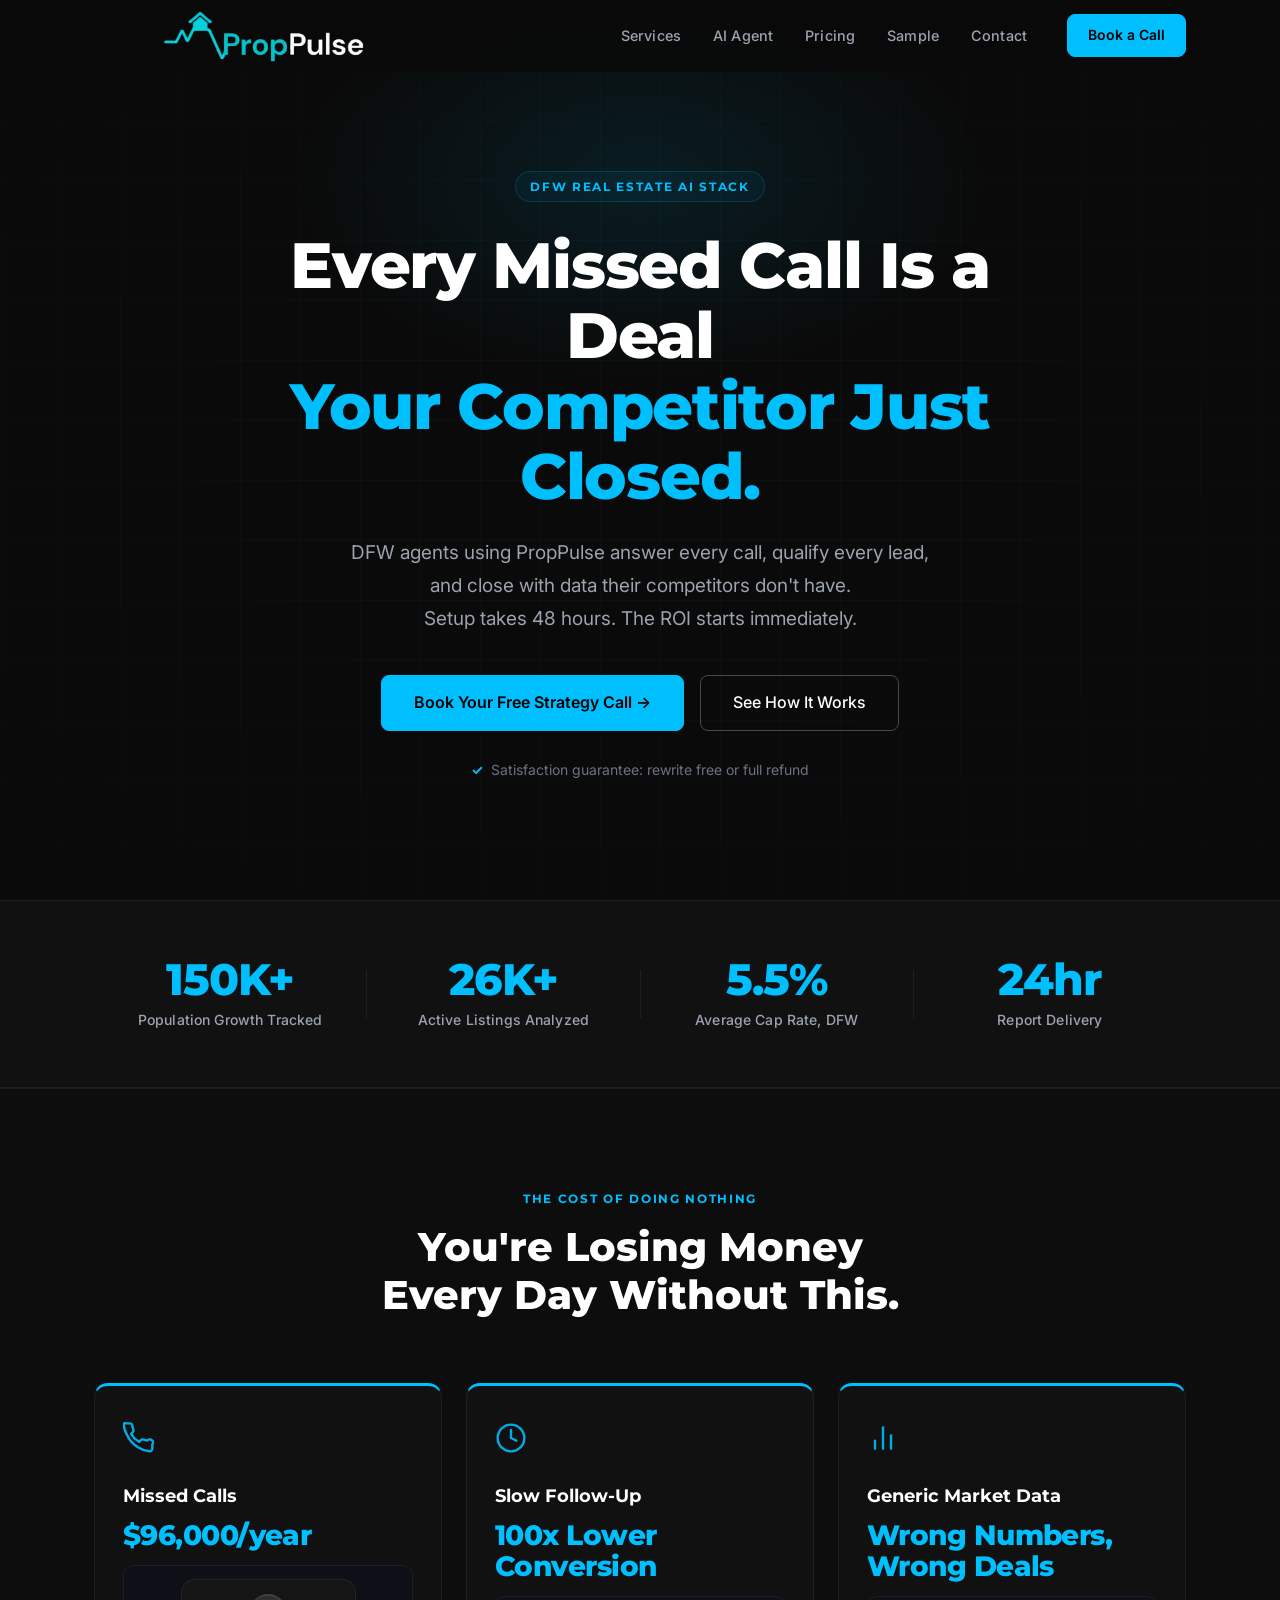
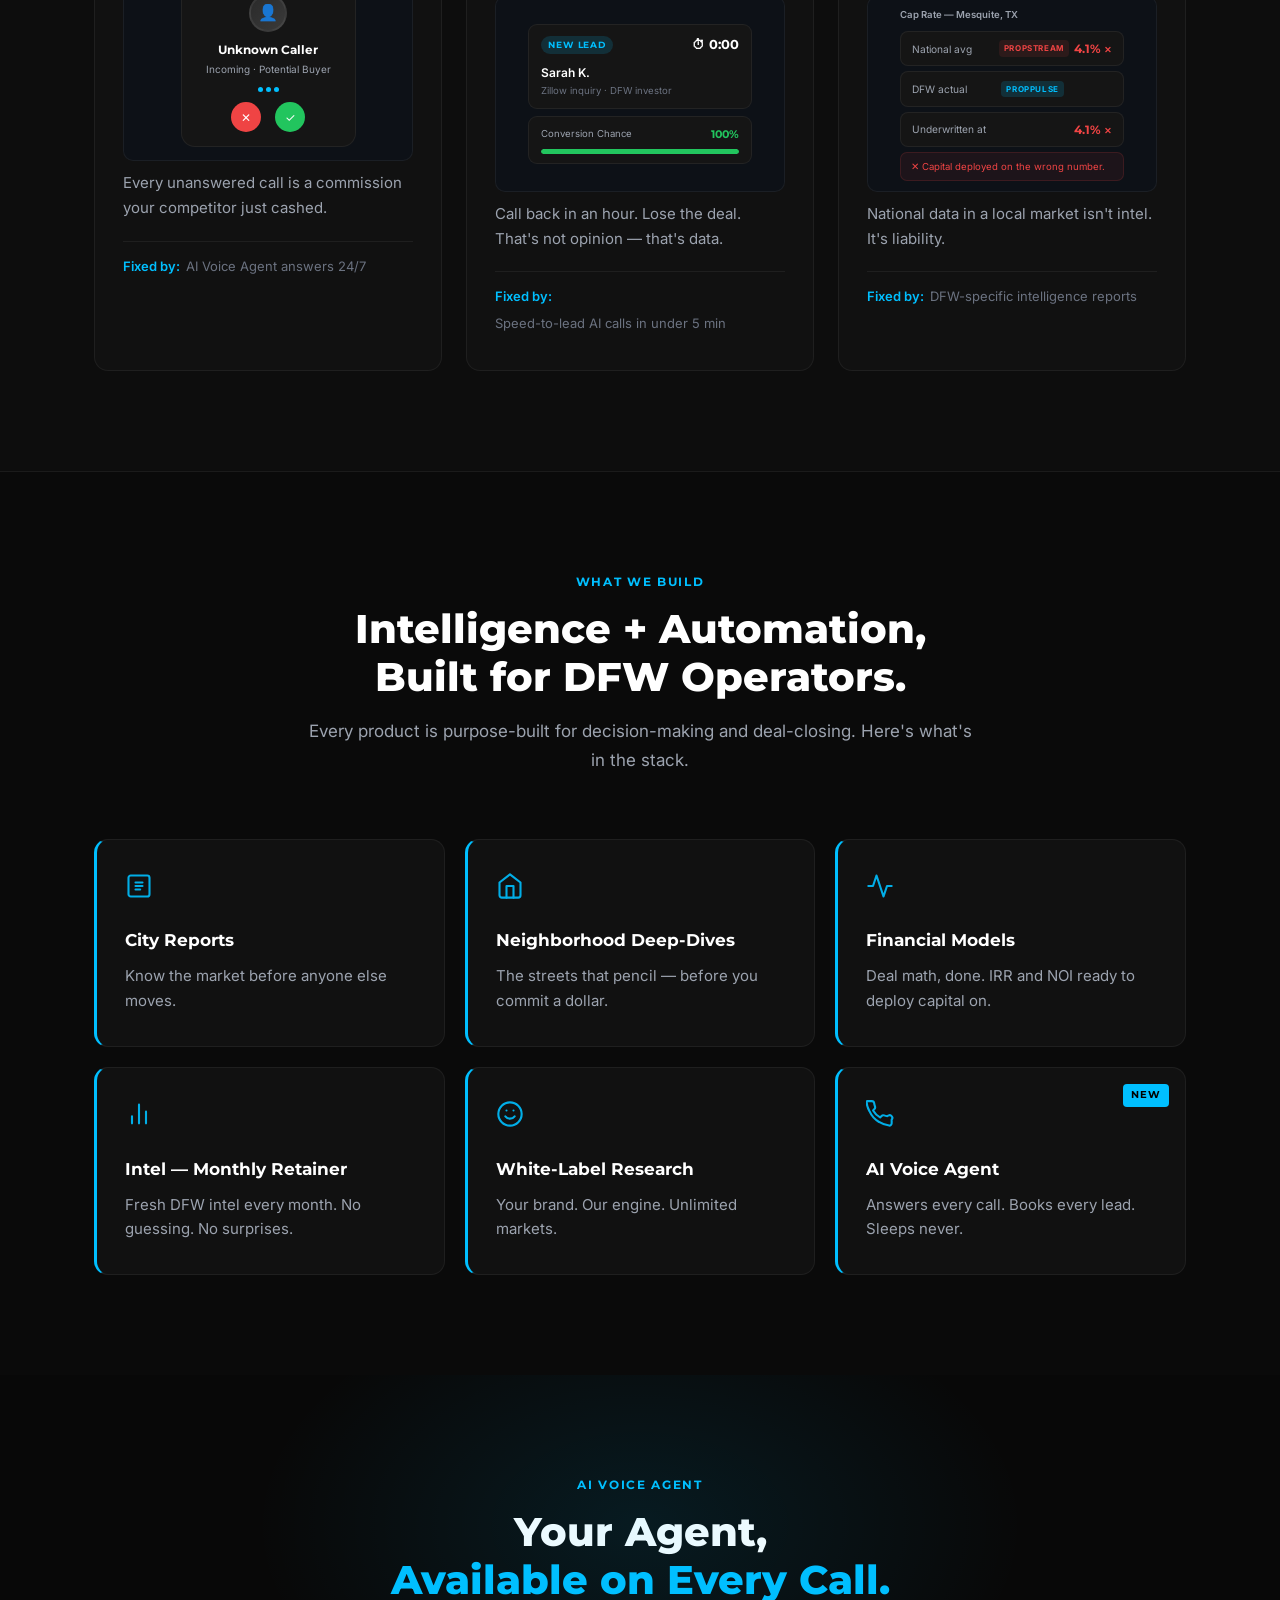
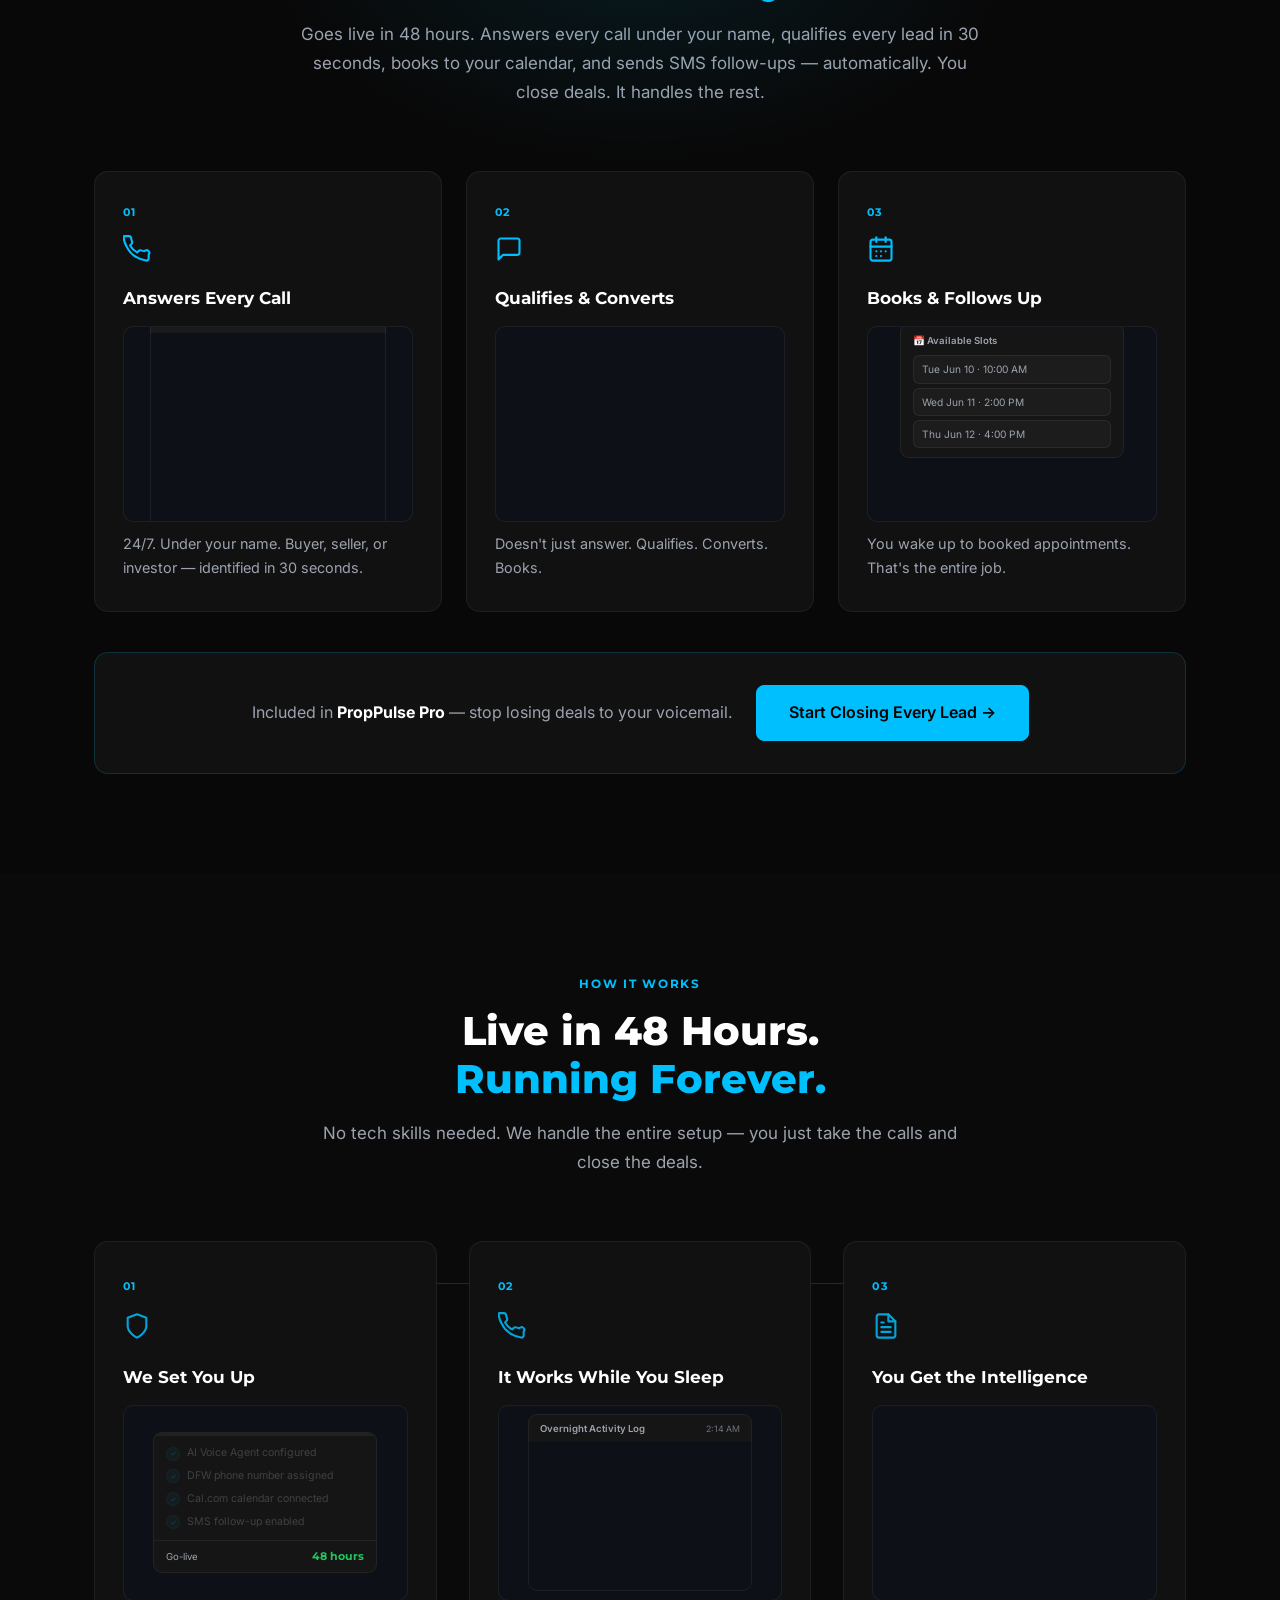
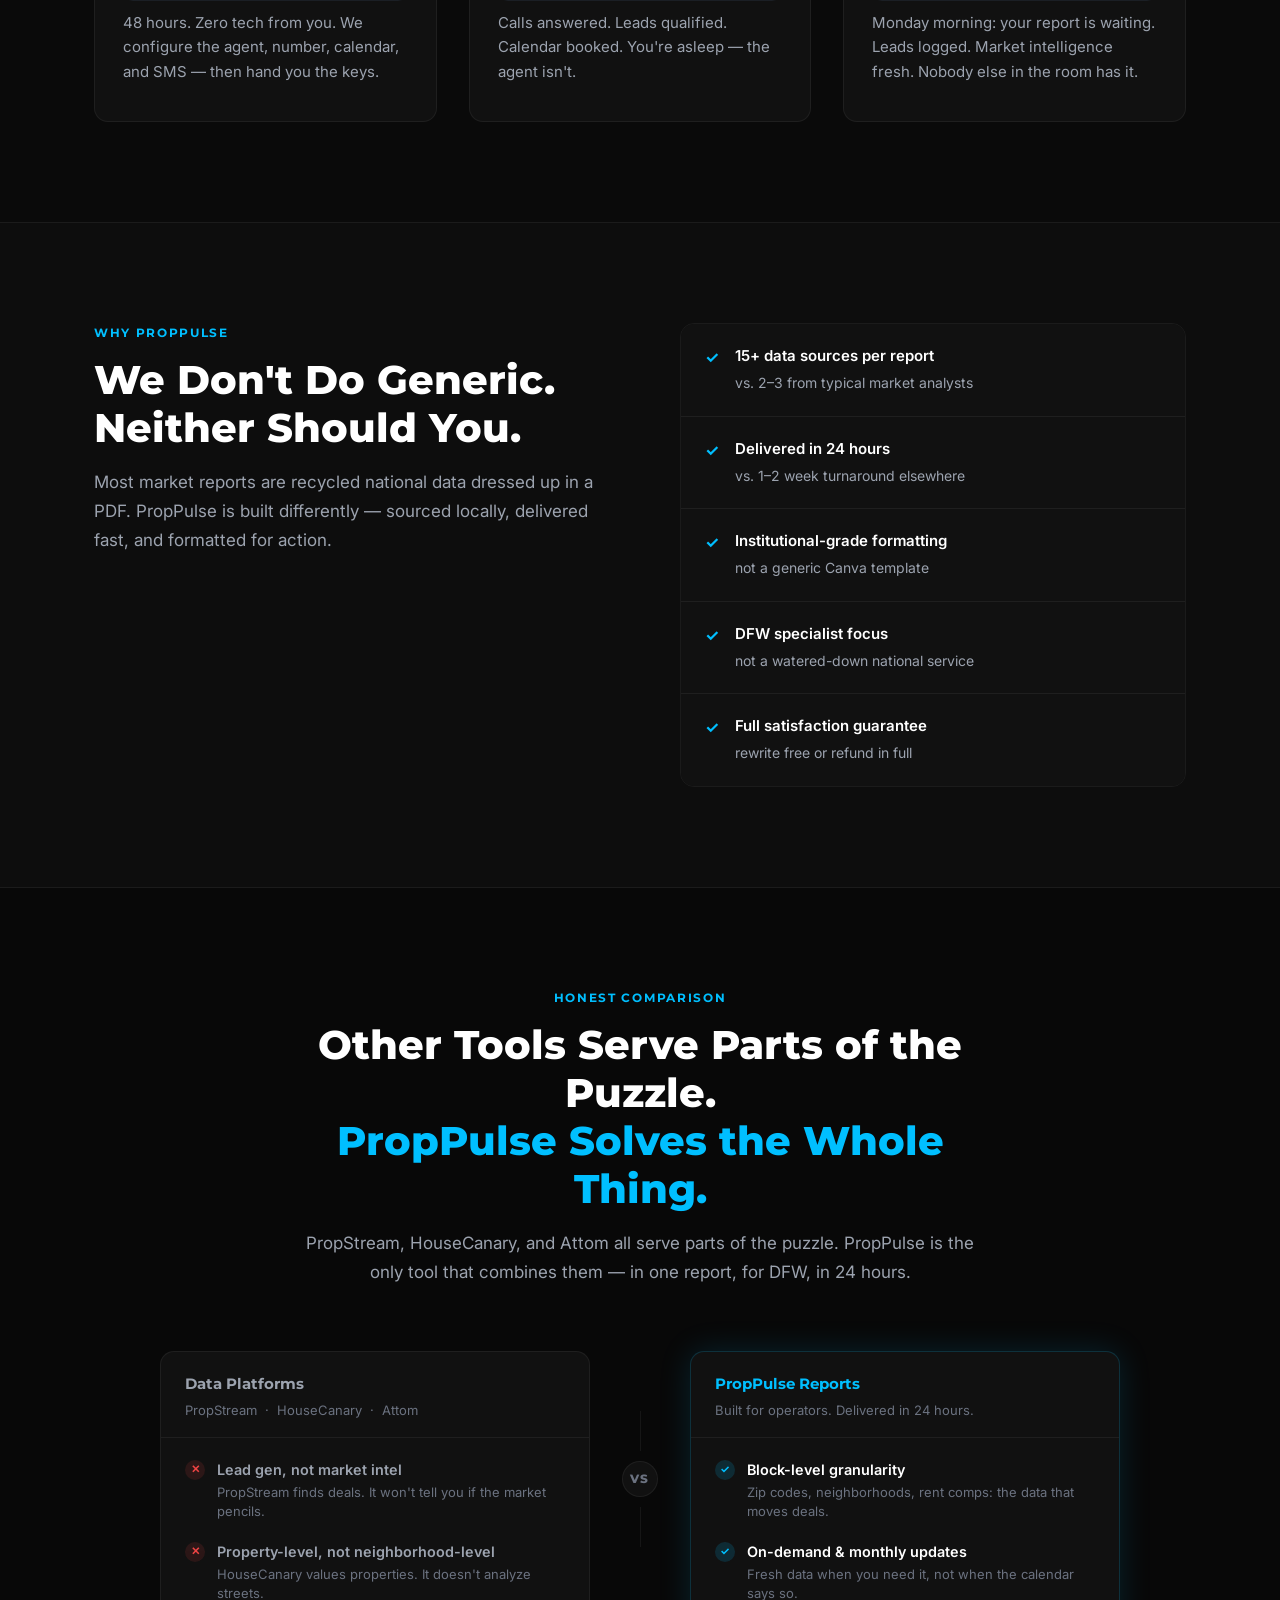
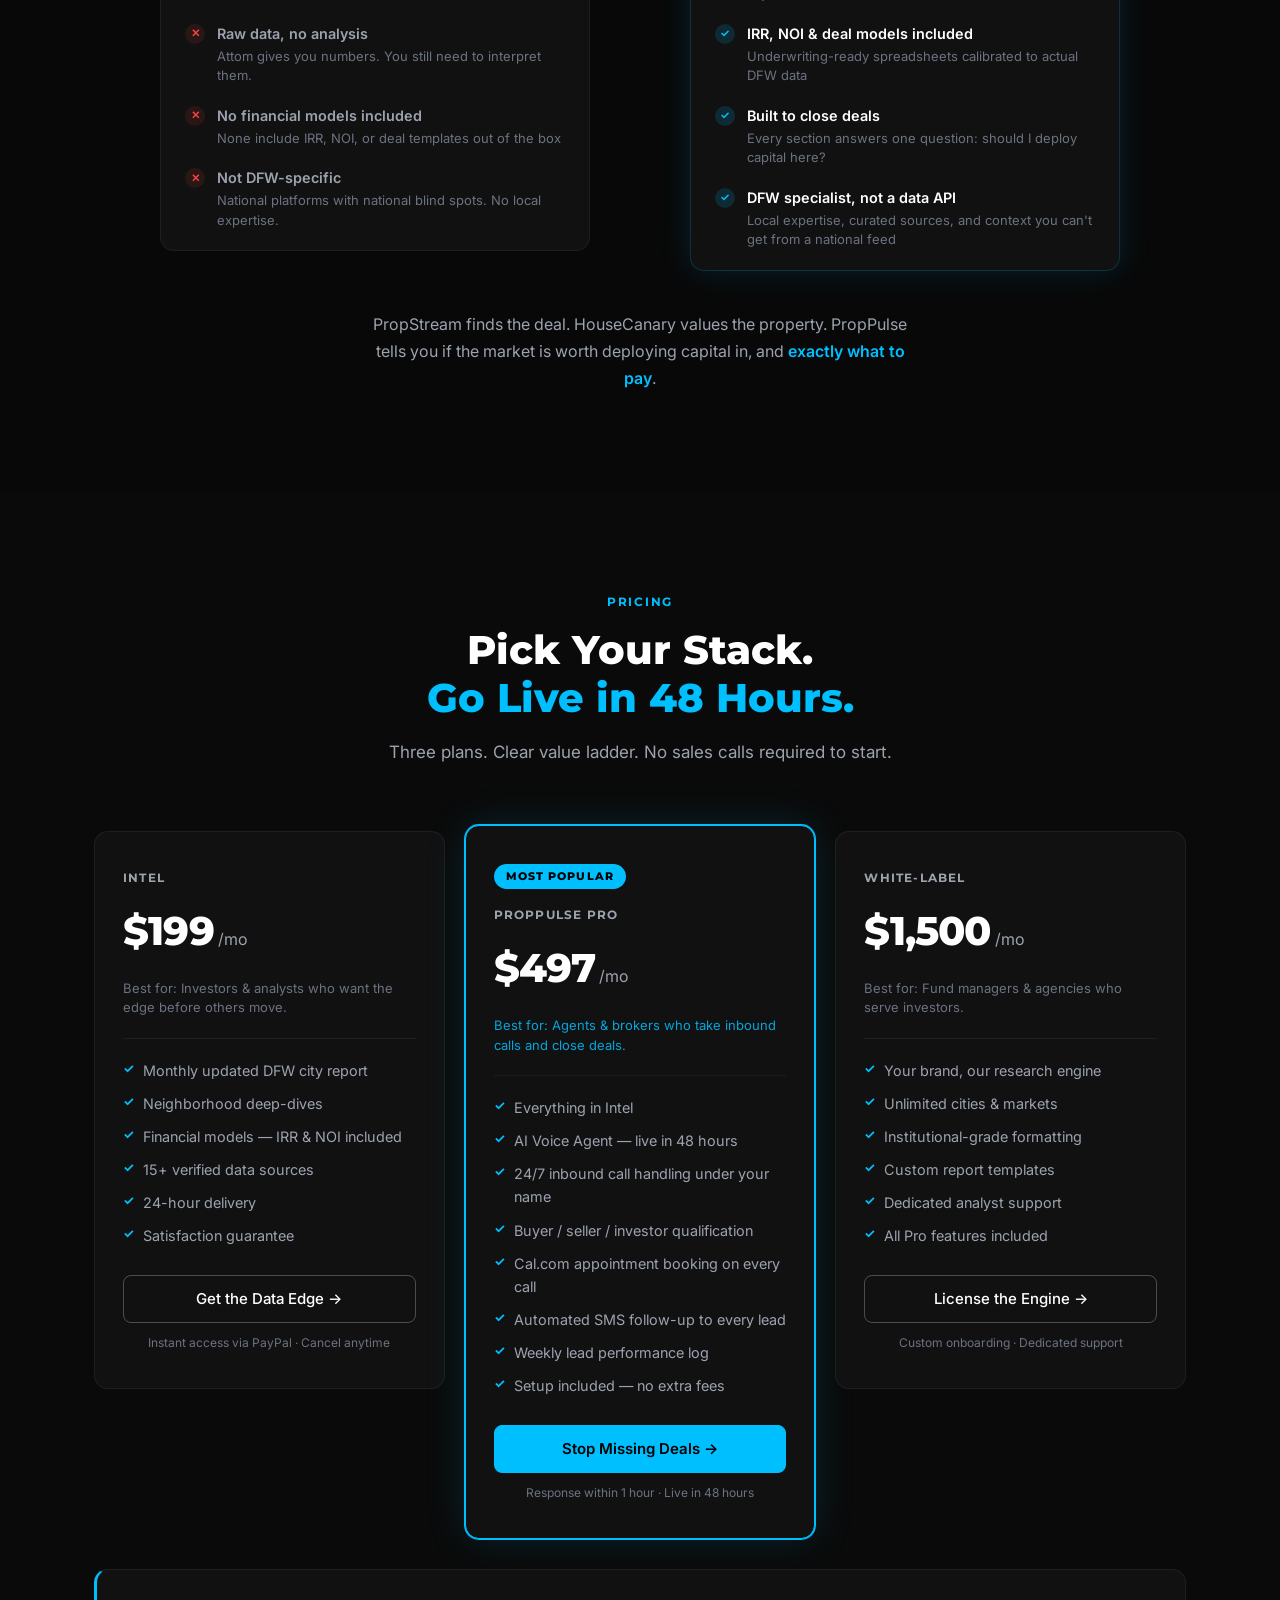
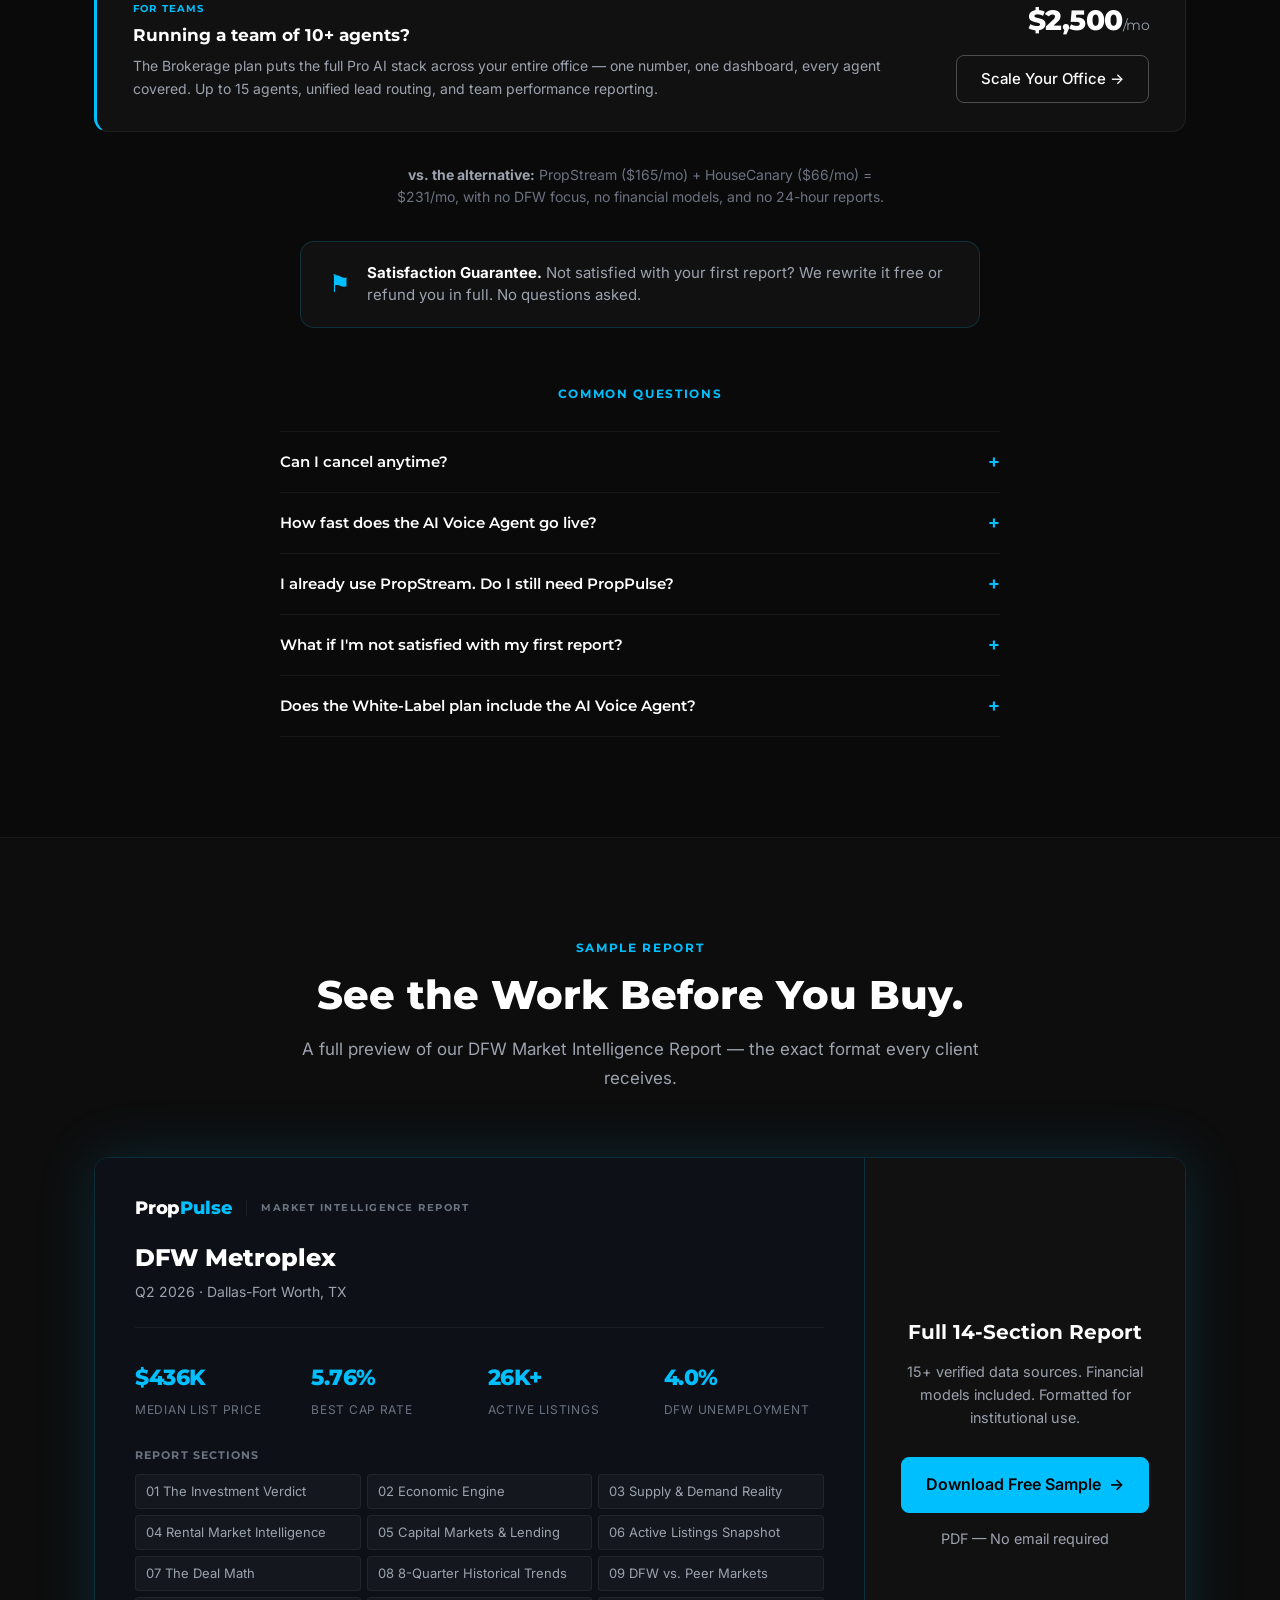
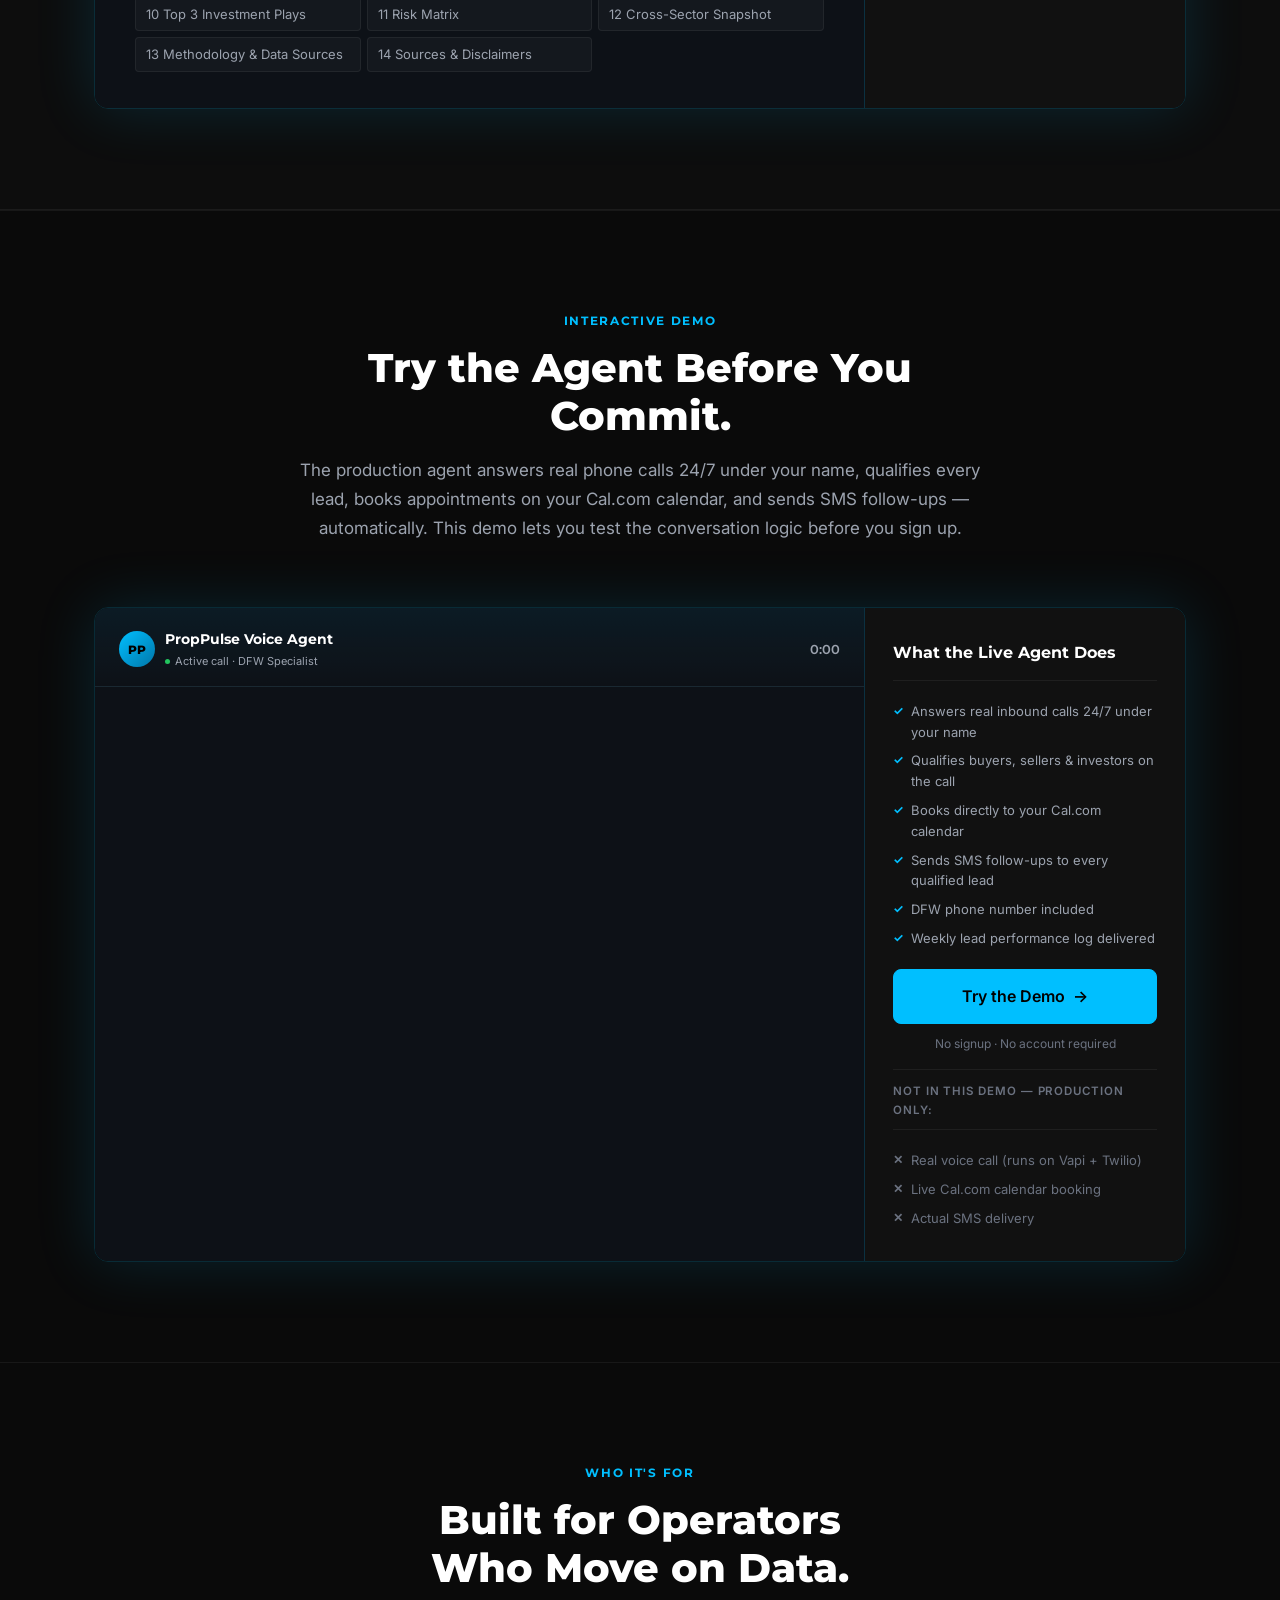
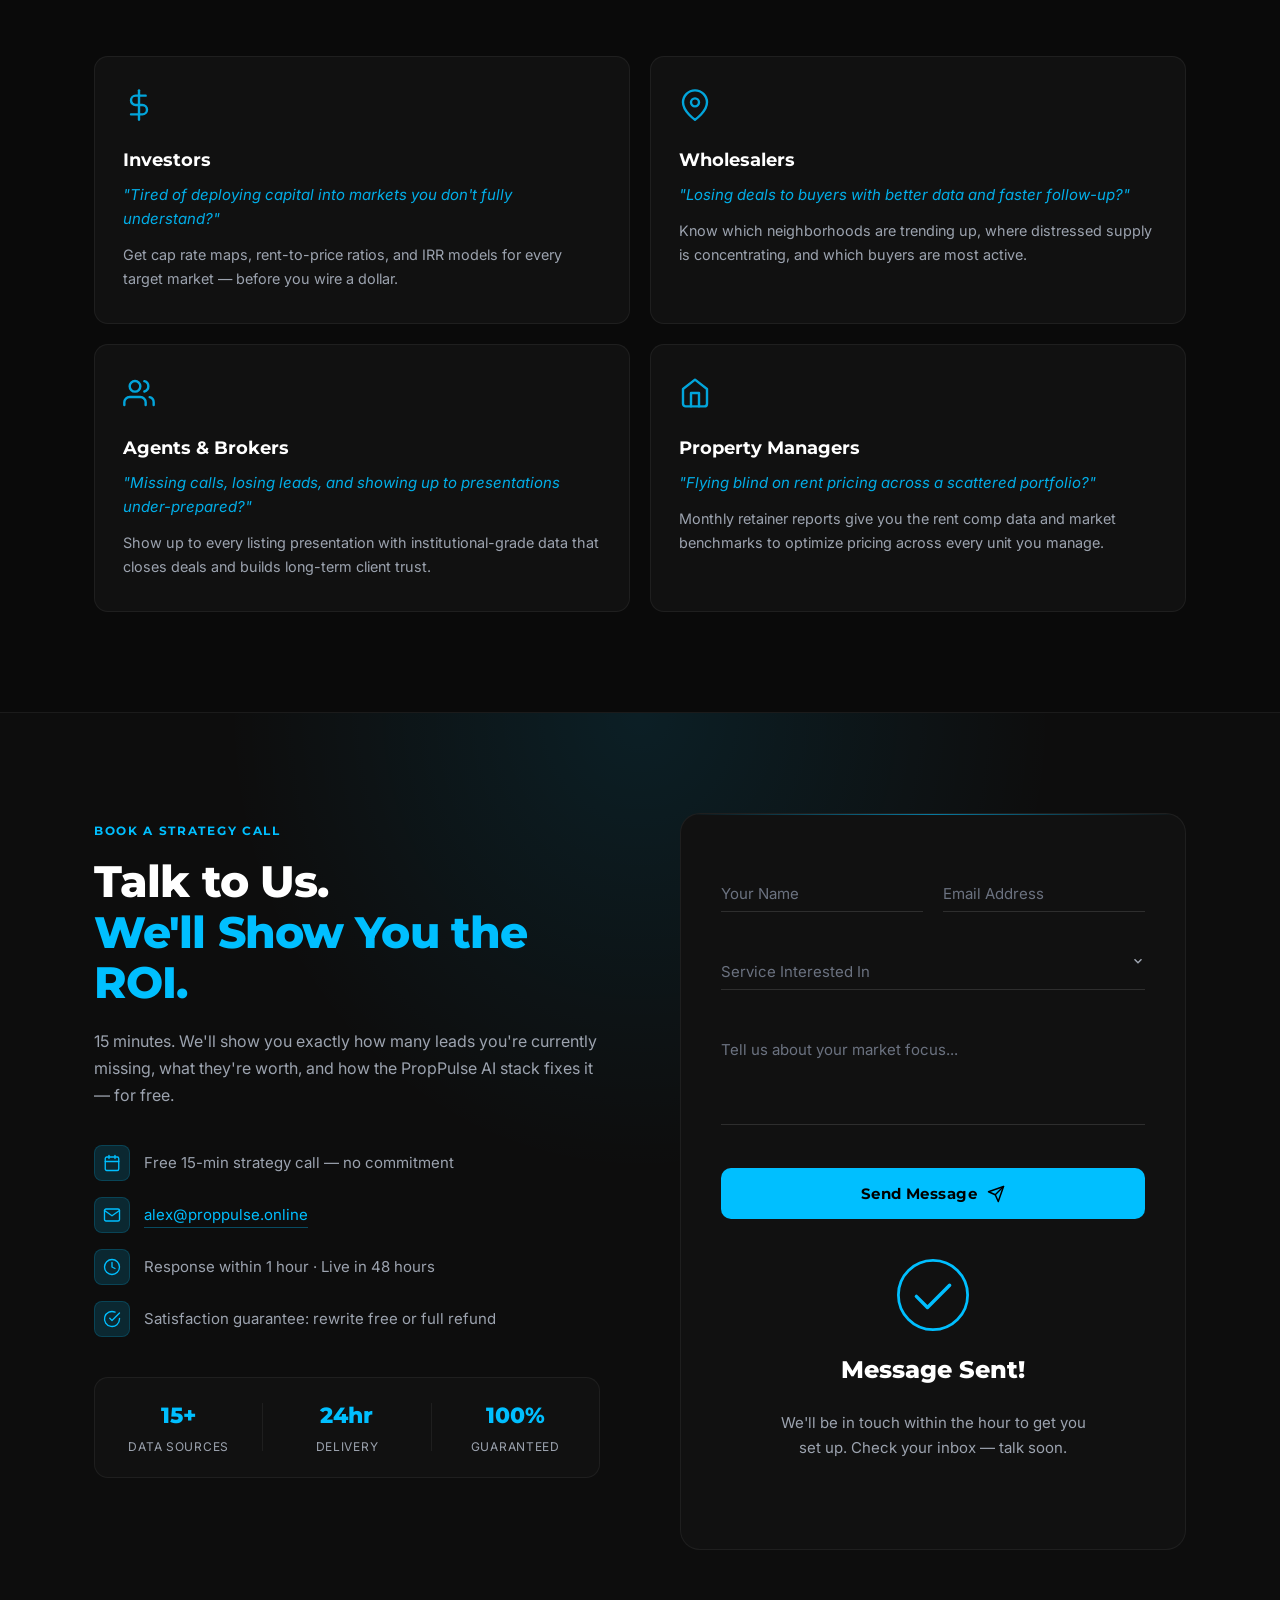
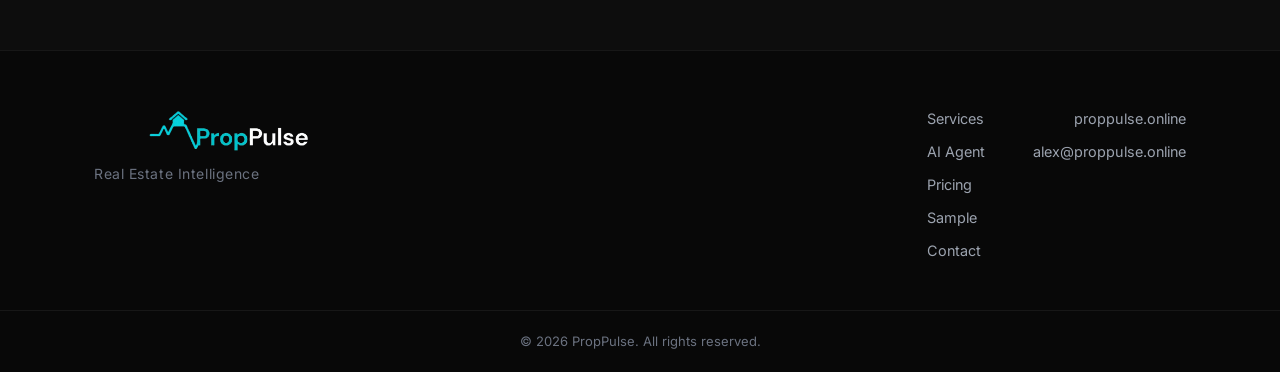
==== commit b3872ef5: "feat: redesign pricing section — 3 cards + brokerage strip + FAQ accordion - 3-column grid (Intel / " ====
--- a/index.html
+++ b/index.html
@@ -8,6 +8,8 @@
   <link rel="preconnect" href="https://fonts.googleapis.com" />
   <link rel="preconnect" href="https://fonts.gstatic.com" crossorigin />
   <link href="https://fonts.googleapis.com/css2?family=Montserrat:wght@400;600;700;800&family=Inter:wght@400;500&display=swap" rel="stylesheet" />
+  <link rel="icon" type="image/svg+xml" href="favicon.svg" />
+  <link rel="apple-touch-icon" href="logo.png" />
   <link rel="stylesheet" href="styles.css" />
 </head>
 <body>
@@ -612,74 +614,76 @@
     <div class="container">
       <div class="section-header">
         <div class="section-eyebrow">Pricing</div>
-        <h2 class="section-title">Straightforward Pricing.<br />No Surprises.</h2>
-        <p class="section-sub">Pick the engagement that fits your workflow. Cancel or upgrade anytime.</p>
-      </div>
+        <h2 class="section-title">Pick Your Stack.<br /><span class="accent">Go Live in 48 Hours.</span></h2>
+        <p class="section-sub">Three plans. Clear value ladder. No sales calls required to start.</p>
+      </div>
+
       <div class="pricing-grid">
 
-        <div class="pricing-card">
+        <div class="pricing-card fade-card">
           <div class="pricing-tier">Intel</div>
           <div class="pricing-price"><span class="price-amount">$199</span><span class="price-period">/mo</span></div>
-          <div class="pricing-desc">Monthly DFW market intelligence for operators who want the data edge without the distraction.</div>
+          <div class="pricing-best-for">Best for: Investors &amp; analysts who want the edge before others move.</div>
           <ul class="pricing-features" role="list">
-            <li>Monthly updated city report</li>
-            <li>Market shift alerts</li>
+            <li>Monthly updated DFW city report</li>
+            <li>Neighborhood deep-dives</li>
+            <li>Financial models — IRR &amp; NOI included</li>
             <li>15+ verified data sources</li>
-            <li>PDF + data appendix</li>
             <li>24-hour delivery</li>
             <li>Satisfaction guarantee</li>
           </ul>
           <a href="https://www.paypal.com/ncp/payment/NG9RYBA2U6TQJ" target="_blank" rel="noopener" class="btn btn-ghost btn-full">Get the Data Edge &rarr;</a>
-        </div>
-
-        <div class="pricing-card pricing-card--featured">
-          <div class="pricing-badge">Best Value</div>
+          <p class="pricing-card-note">Instant access via PayPal &middot; Cancel anytime</p>
+        </div>
+
+        <div class="pricing-card pricing-card--featured fade-card">
+          <div class="pricing-badge">Most Popular</div>
           <div class="pricing-tier">PropPulse Pro</div>
           <div class="pricing-price"><span class="price-amount">$497</span><span class="price-period">/mo</span></div>
-          <div class="pricing-desc">Everything in Intel — plus an AI agent that answers every call, qualifies every lead, and books appointments while you sleep.</div>
+          <div class="pricing-best-for pricing-best-for--accent">Best for: Agents &amp; brokers who take inbound calls and close deals.</div>
           <ul class="pricing-features" role="list">
-            <li>All Intel features included</li>
-            <li>AI Voice Agent — live within 48 hours</li>
+            <li>Everything in Intel</li>
+            <li>AI Voice Agent — live in 48 hours</li>
             <li>24/7 inbound call handling under your name</li>
             <li>Buyer / seller / investor qualification</li>
             <li>Cal.com appointment booking on every call</li>
-            <li>Automated SMS follow-up to every qualified lead</li>
+            <li>Automated SMS follow-up to every lead</li>
             <li>Weekly lead performance log</li>
             <li>Setup included — no extra fees</li>
           </ul>
           <a href="#contact" data-plan="PropPulse Pro ($497/mo)" class="btn btn-primary btn-full">Stop Missing Deals &rarr;</a>
-        </div>
-
-        <div class="pricing-card">
-          <div class="pricing-tier">Brokerage</div>
-          <div class="pricing-price"><span class="price-amount">$2,500</span><span class="price-period">/mo</span></div>
-          <div class="pricing-desc">For teams of 10+ agents. AI handles every inbound call across your office, qualifies leads, and routes them to the right agent automatically.</div>
-          <ul class="pricing-features" role="list">
-            <li>All Pro features included</li>
-            <li>Covers up to 15 agents</li>
-            <li>Dedicated DFW number per office</li>
-            <li>Unified lead dashboard</li>
-            <li>Team performance reporting</li>
-            <li>Priority support</li>
-            <li>Setup included</li>
-          </ul>
-          <a href="#contact" data-plan="Brokerage ($2,500/mo)" class="btn btn-ghost btn-full">Scale Your Office &rarr;</a>
-        </div>
-
-        <div class="pricing-card">
+          <p class="pricing-card-note">Response within 1 hour &middot; Live in 48 hours</p>
+        </div>
+
+        <div class="pricing-card fade-card">
           <div class="pricing-tier">White-Label</div>
           <div class="pricing-price"><span class="price-amount">$1,500</span><span class="price-period">/mo</span></div>
-          <div class="pricing-desc">For fund managers and agencies. Deliver institutional research under your own brand across unlimited markets.</div>
+          <div class="pricing-best-for">Best for: Fund managers &amp; agencies who serve investors.</div>
           <ul class="pricing-features" role="list">
             <li>Your brand, our research engine</li>
-            <li>Unlimited cities</li>
+            <li>Unlimited cities &amp; markets</li>
+            <li>Institutional-grade formatting</li>
+            <li>Custom report templates</li>
             <li>Dedicated analyst support</li>
-            <li>Custom report templates</li>
             <li>All Pro features included</li>
           </ul>
           <a href="#contact" class="btn btn-ghost btn-full">License the Engine &rarr;</a>
-        </div>
-
+          <p class="pricing-card-note">Custom onboarding &middot; Dedicated support</p>
+        </div>
+
+      </div>
+
+      <!-- Brokerage enterprise strip -->
+      <div class="brokerage-strip fade-card">
+        <div class="brokerage-strip-left">
+          <div class="brokerage-strip-eyebrow">For Teams</div>
+          <div class="brokerage-strip-title">Running a team of 10+ agents?</div>
+          <div class="brokerage-strip-desc">The Brokerage plan puts the full Pro AI stack across your entire office — one number, one dashboard, every agent covered. Up to 15 agents, unified lead routing, and team performance reporting.</div>
+        </div>
+        <div class="brokerage-strip-right">
+          <div class="brokerage-strip-price">$2,500<span>/mo</span></div>
+          <a href="#contact" data-plan="Brokerage ($2,500/mo)" class="btn btn-ghost">Scale Your Office &rarr;</a>
+        </div>
       </div>
 
       <p class="pricing-compare-note"><strong>vs. the alternative:</strong> PropStream ($165/mo) + HouseCanary ($66/mo) = $231/mo, with no DFW focus, no financial models, and no 24-hour reports.</p>
@@ -691,6 +695,34 @@
           Not satisfied with your first report? We rewrite it free or refund you in full. No questions asked.
         </p>
       </div>
+
+      <!-- FAQ accordion -->
+      <div class="pricing-faq">
+        <div class="section-eyebrow" style="text-align:center;margin-bottom:28px;">Common Questions</div>
+        <div class="faq-list">
+          <div class="faq-item">
+            <button class="faq-question" aria-expanded="false">Can I cancel anytime?<span class="faq-icon" aria-hidden="true">+</span></button>
+            <div class="faq-answer" hidden>Yes. No contracts, no cancellation fees. Cancel from your account or email us — effective immediately.</div>
+          </div>
+          <div class="faq-item">
+            <button class="faq-question" aria-expanded="false">How fast does the AI Voice Agent go live?<span class="faq-icon" aria-hidden="true">+</span></button>
+            <div class="faq-answer" hidden>48 hours from sign-up. We handle the full setup — phone number, calendar integration, agent training, and SMS. Zero tech work on your end.</div>
+          </div>
+          <div class="faq-item">
+            <button class="faq-question" aria-expanded="false">I already use PropStream. Do I still need PropPulse?<span class="faq-icon" aria-hidden="true">+</span></button>
+            <div class="faq-answer" hidden>PropStream finds leads. PropPulse tells you if the market is worth deploying capital in — and answers every call so you don't lose those leads to a competitor who picks up faster. They solve completely different problems.</div>
+          </div>
+          <div class="faq-item">
+            <button class="faq-question" aria-expanded="false">What if I'm not satisfied with my first report?<span class="faq-icon" aria-hidden="true">+</span></button>
+            <div class="faq-answer" hidden>We rewrite it free, or refund you in full. No questions asked. That's the guarantee — not a policy buried in fine print.</div>
+          </div>
+          <div class="faq-item">
+            <button class="faq-question" aria-expanded="false">Does the White-Label plan include the AI Voice Agent?<span class="faq-icon" aria-hidden="true">+</span></button>
+            <div class="faq-answer" hidden>Yes. White-Label includes all Pro features, so the AI Voice Agent is included and can be configured under your brand's identity and phone number.</div>
+          </div>
+        </div>
+      </div>
+
     </div>
   </section>
 
--- a/styles.css
+++ b/styles.css
@@ -525,10 +525,10 @@
 
 .pricing-grid {
   display: grid;
-  grid-template-columns: repeat(4, 1fr);
-  gap: 16px;
+  grid-template-columns: repeat(3, 1fr);
+  gap: 20px;
   align-items: start;
-  margin-bottom: 48px;
+  margin-bottom: 24px;
 }
 
 .pricing-card {
@@ -674,6 +674,138 @@
   line-height: 1.5;
 }
 .guarantee-badge strong { color: var(--text); }
+
+/* ─── PRICING — NEW COMPONENTS ────────────────────────────────────────────── */
+
+.pricing-best-for {
+  font-size: 0.8125rem;
+  color: var(--text-subtle);
+  line-height: 1.5;
+  margin-bottom: 20px;
+  padding-bottom: 20px;
+  border-bottom: 1px solid var(--border-subtle);
+}
+.pricing-best-for--accent { color: var(--accent); opacity: 0.85; }
+
+.pricing-card-note {
+  font-size: 0.75rem;
+  color: var(--text-subtle);
+  text-align: center;
+  margin-top: 10px;
+}
+
+/* Brokerage enterprise strip */
+.brokerage-strip {
+  display: flex;
+  align-items: center;
+  justify-content: space-between;
+  gap: 32px;
+  background: var(--bg-card);
+  border: 1px solid var(--border-subtle);
+  border-left: 3px solid var(--accent);
+  border-radius: var(--radius-lg);
+  padding: 28px 36px;
+  margin-bottom: 32px;
+  flex-wrap: wrap;
+}
+.brokerage-strip-left { flex: 1; min-width: 260px; }
+.brokerage-strip-eyebrow {
+  font-family: var(--font-head);
+  font-size: 0.6rem;
+  font-weight: 700;
+  letter-spacing: 0.12em;
+  text-transform: uppercase;
+  color: var(--accent);
+  margin-bottom: 6px;
+}
+.brokerage-strip-title {
+  font-family: var(--font-head);
+  font-size: 1.0625rem;
+  font-weight: 700;
+  color: var(--text);
+  margin-bottom: 6px;
+}
+.brokerage-strip-desc {
+  font-size: 0.875rem;
+  color: var(--text-muted);
+  line-height: 1.6;
+}
+.brokerage-strip-right {
+  display: flex;
+  flex-direction: column;
+  align-items: flex-end;
+  gap: 12px;
+  flex-shrink: 0;
+}
+.brokerage-strip-price {
+  font-family: var(--font-head);
+  font-size: 1.75rem;
+  font-weight: 800;
+  color: var(--text);
+  letter-spacing: -0.02em;
+}
+.brokerage-strip-price span {
+  font-size: 0.9rem;
+  font-weight: 400;
+  color: var(--text-muted);
+}
+
+/* FAQ accordion */
+.pricing-faq {
+  margin-top: 56px;
+  max-width: 720px;
+  margin-left: auto;
+  margin-right: auto;
+}
+.faq-list { display: flex; flex-direction: column; }
+.faq-item {
+  border-bottom: 1px solid var(--border-subtle);
+}
+.faq-item:first-child { border-top: 1px solid var(--border-subtle); }
+.faq-question {
+  width: 100%;
+  display: flex;
+  align-items: center;
+  justify-content: space-between;
+  gap: 16px;
+  background: none;
+  border: none;
+  padding: 20px 0;
+  font-family: var(--font-head);
+  font-size: 0.9375rem;
+  font-weight: 600;
+  color: var(--text);
+  cursor: pointer;
+  text-align: left;
+  transition: color var(--transition);
+}
+.faq-question:hover { color: var(--accent); }
+.faq-icon {
+  font-size: 1.25rem;
+  color: var(--accent);
+  flex-shrink: 0;
+  transition: transform 0.25s ease;
+  line-height: 1;
+}
+.faq-question[aria-expanded="true"] .faq-icon { transform: rotate(45deg); }
+.faq-answer {
+  font-size: 0.9rem;
+  color: var(--text-muted);
+  line-height: 1.7;
+  padding-bottom: 20px;
+}
+
+@media (max-width: 900px) {
+  .pricing-grid { grid-template-columns: 1fr; }
+  .pricing-card--featured { transform: none; }
+  .pricing-card--featured.fade-in.visible { transform: none; }
+  .brokerage-strip { flex-direction: column; align-items: flex-start; }
+  .brokerage-strip-right { align-items: flex-start; flex-direction: row; flex-wrap: wrap; align-items: center; }
+}
+@media (max-width: 600px) {
+  .brokerage-strip { padding: 24px 20px; }
+  .pricing-faq { margin-top: 40px; }
+}
 
 /* ─── SAMPLE REPORT ───────────────────────────────────────────────────────── */
 .sample-section {
@@ -2224,30 +2356,12 @@
   line-height: 1.65;
 }
 
-/* ─── PRICING GRID — 4 COLUMNS RESPONSIVE ───────────────────────────────── */
-/* Smaller card padding on 4-col desktop layout */
-.pricing-grid .pricing-card {
-  padding: 28px 20px;
-}
-
-.pricing-grid .price-amount {
-  font-size: clamp(1.5rem, 2.5vw, 2rem);
-}
-
-@media (max-width: 1200px) {
+@media (max-width: 1100px) {
   .pricing-grid {
     grid-template-columns: repeat(2, 1fr);
     gap: 20px;
   }
-  .pricing-grid .pricing-card {
-    padding: 36px 28px;
-  }
-  .pricing-grid .price-amount {
-    font-size: clamp(1.75rem, 3vw, 2.5rem);
-  }
-  .pricing-card--featured {
-    order: -1;
-  }
+  .pricing-card--featured { order: -1; }
 }
 
 /* ─── PAIN + HOW-IT-WORKS RESPONSIVE ─────────────────────────────────────── */
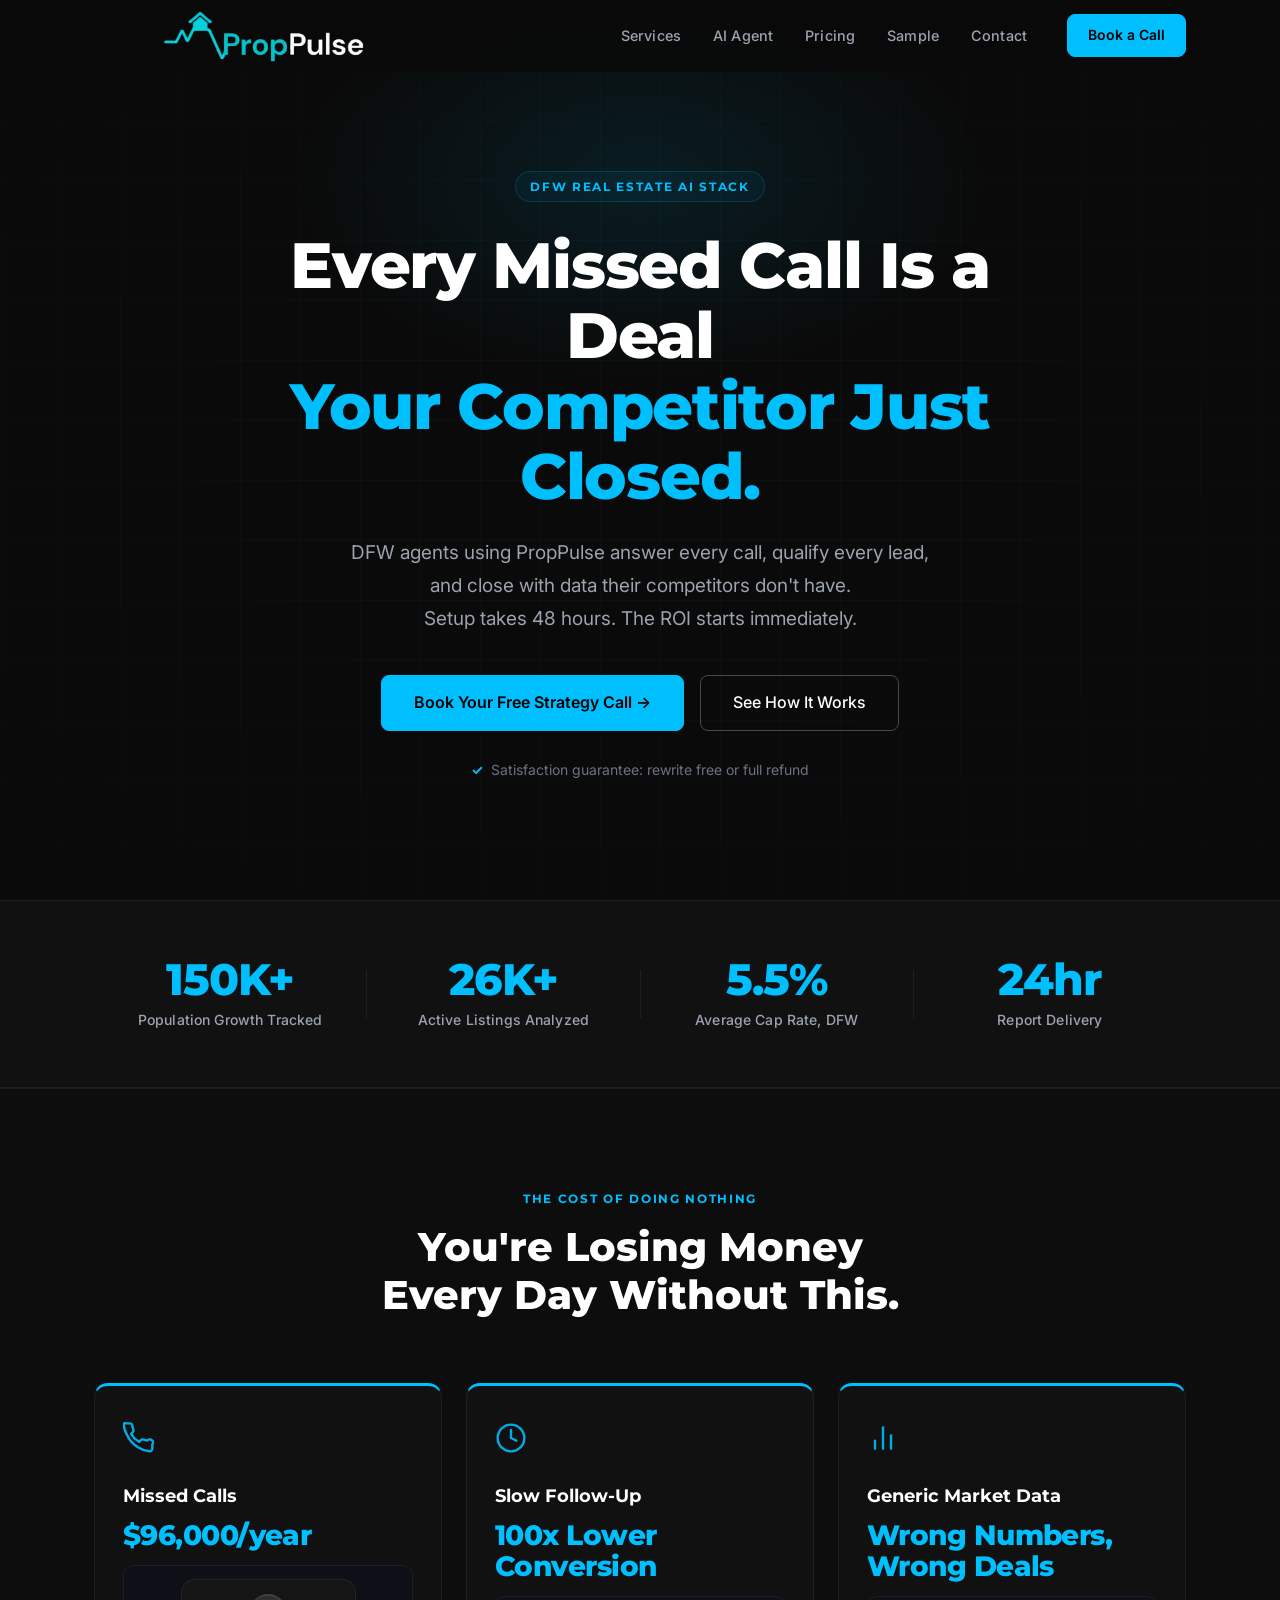
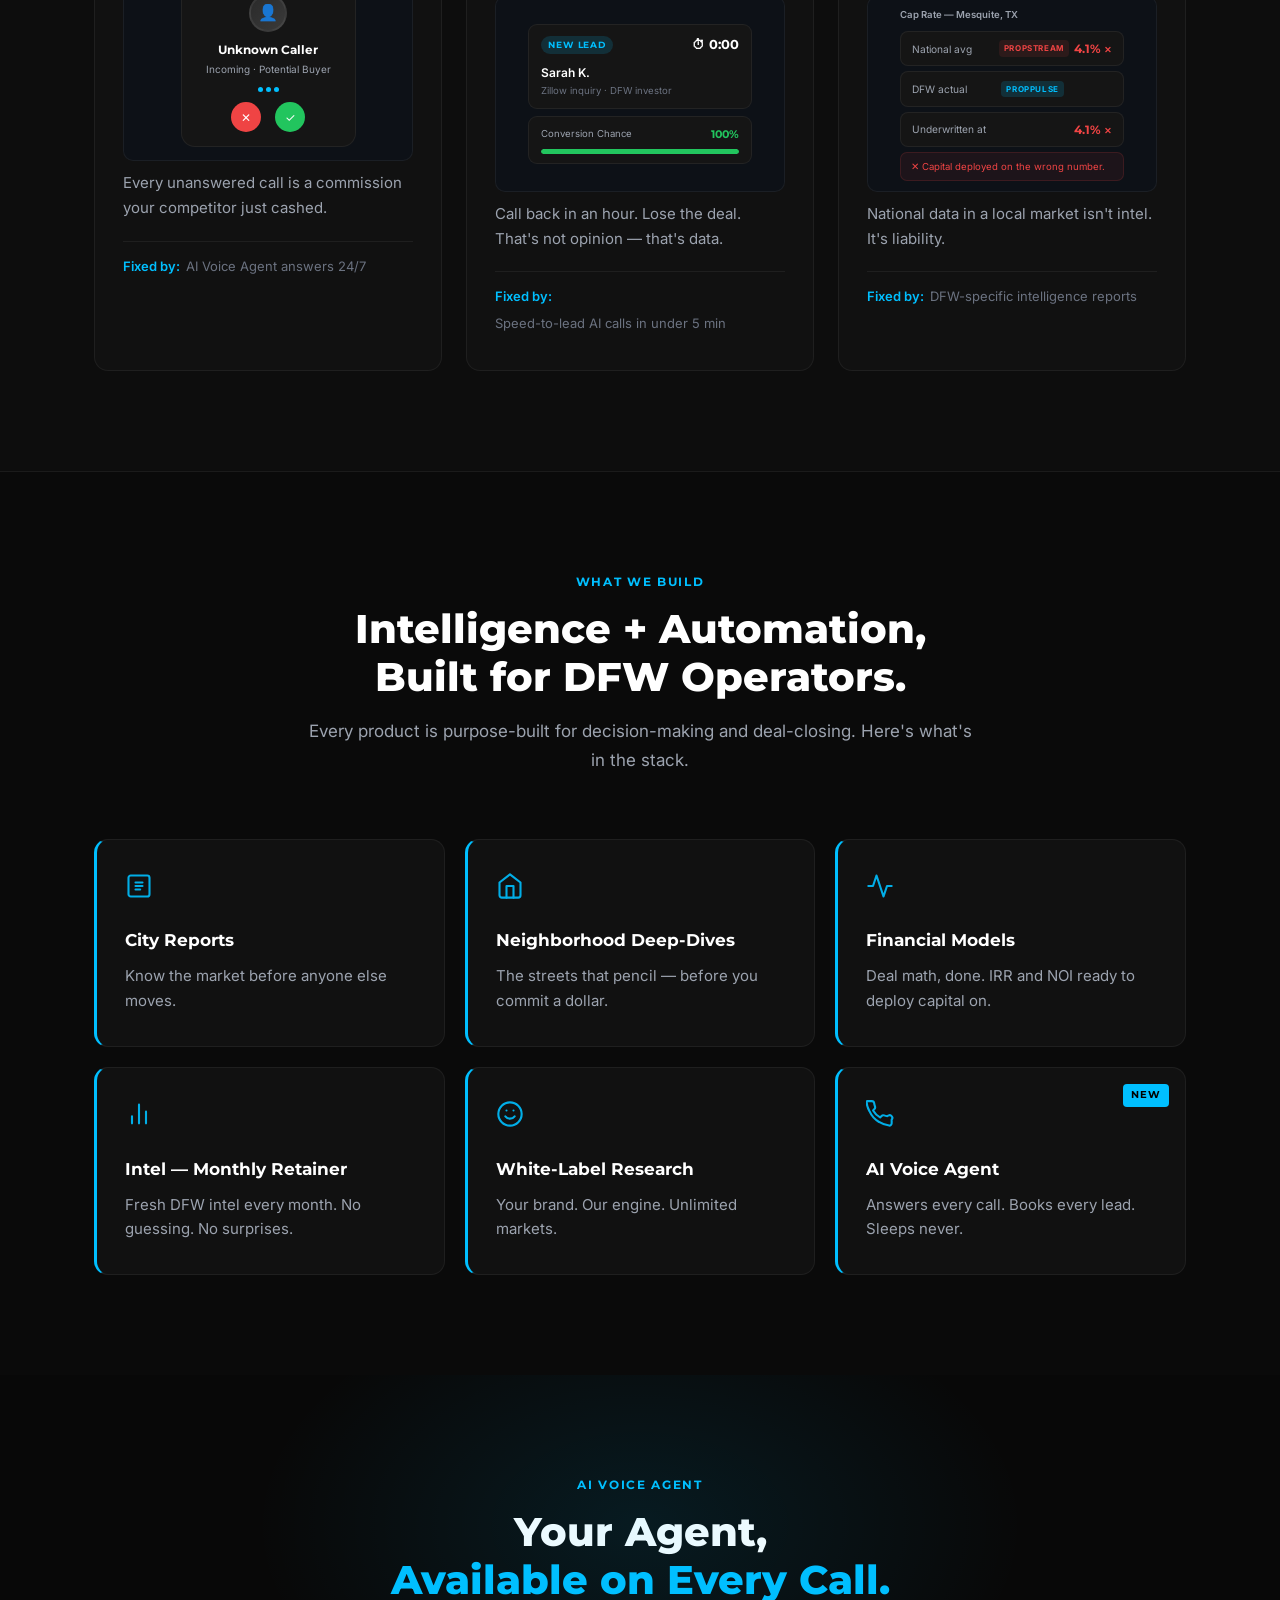
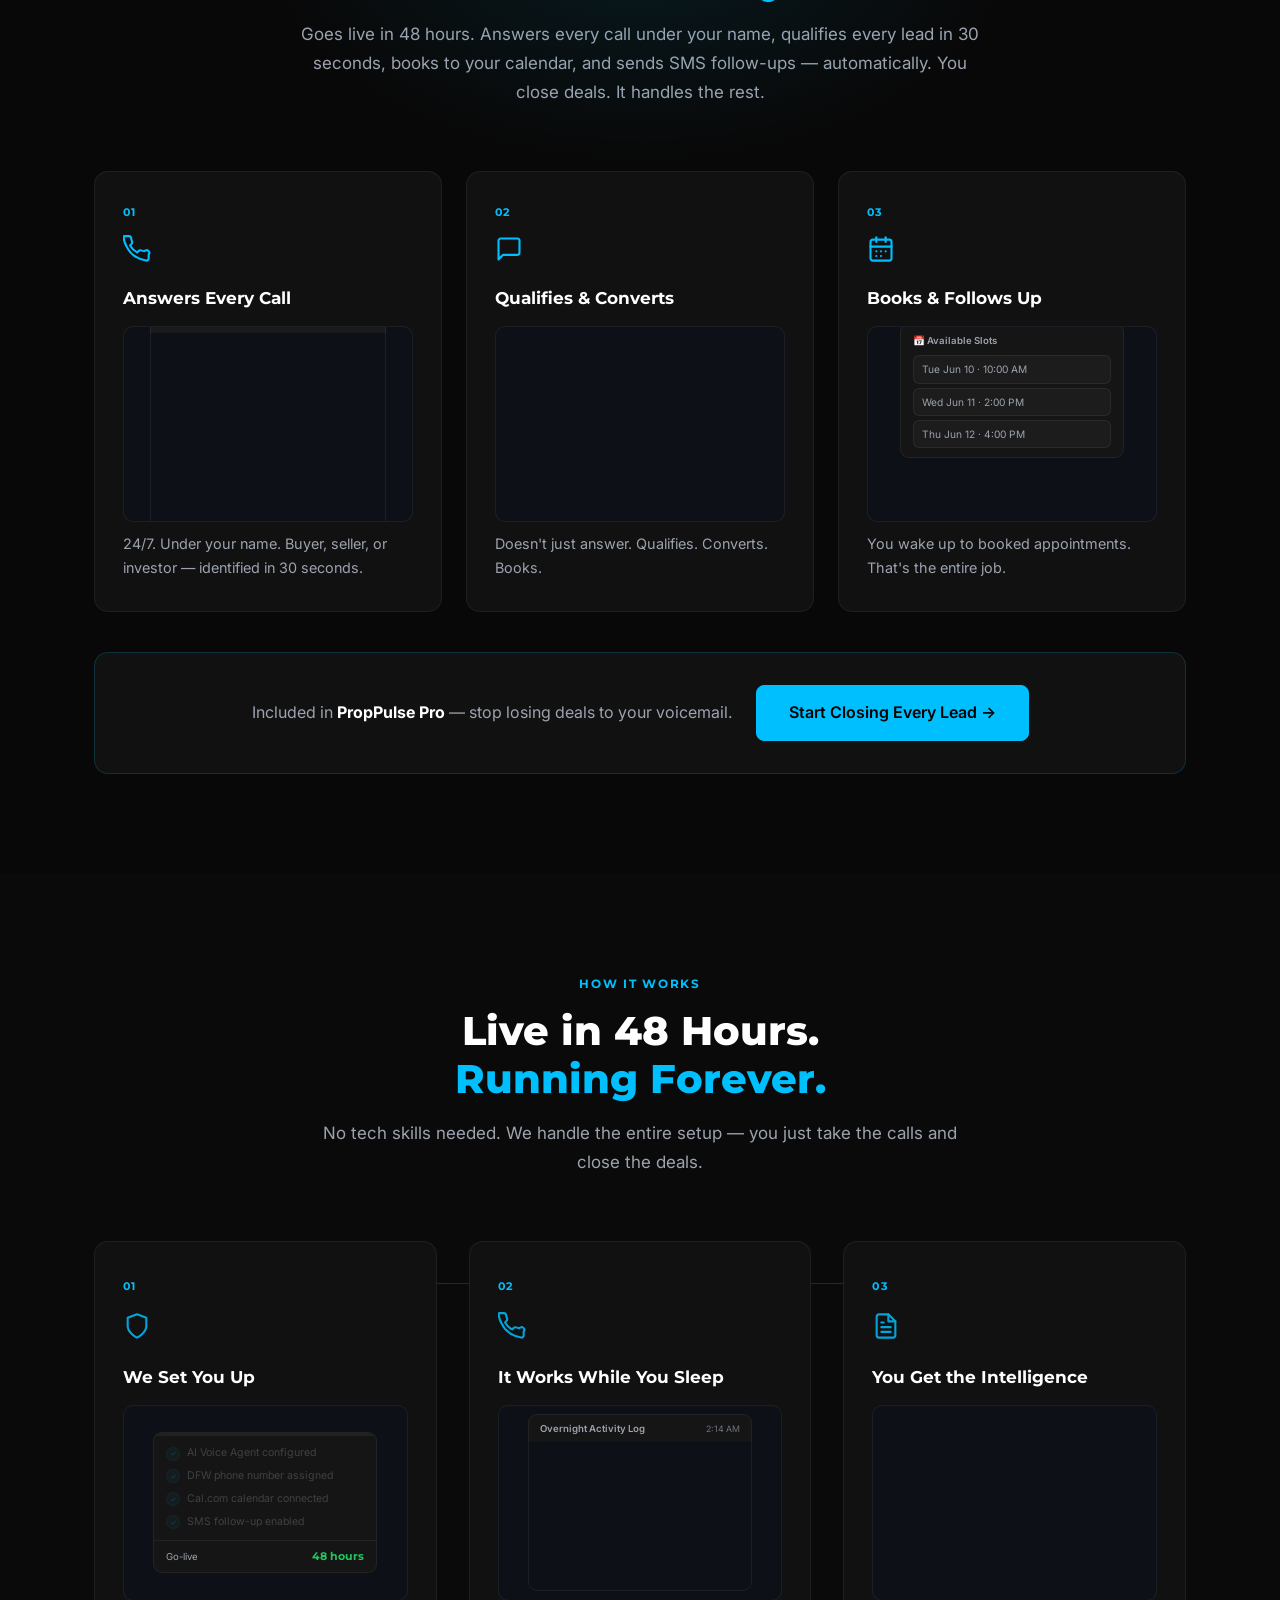
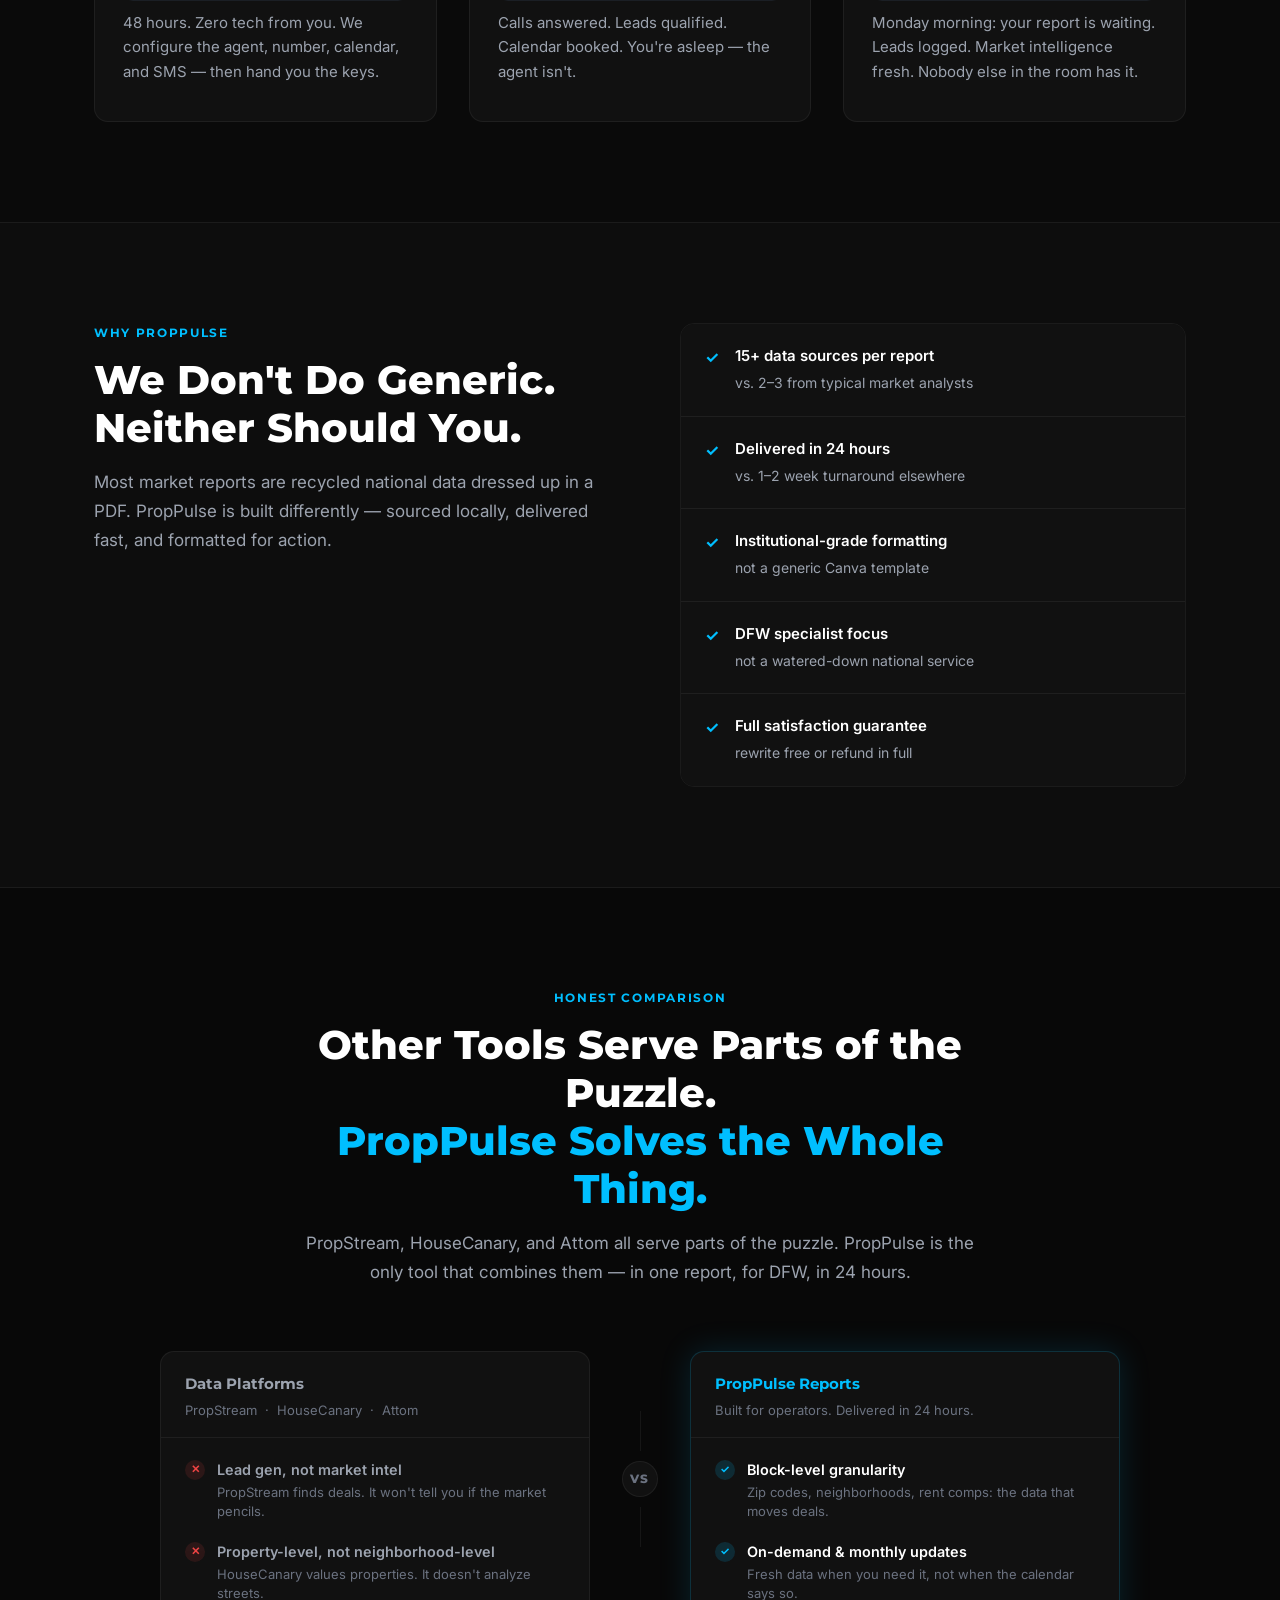
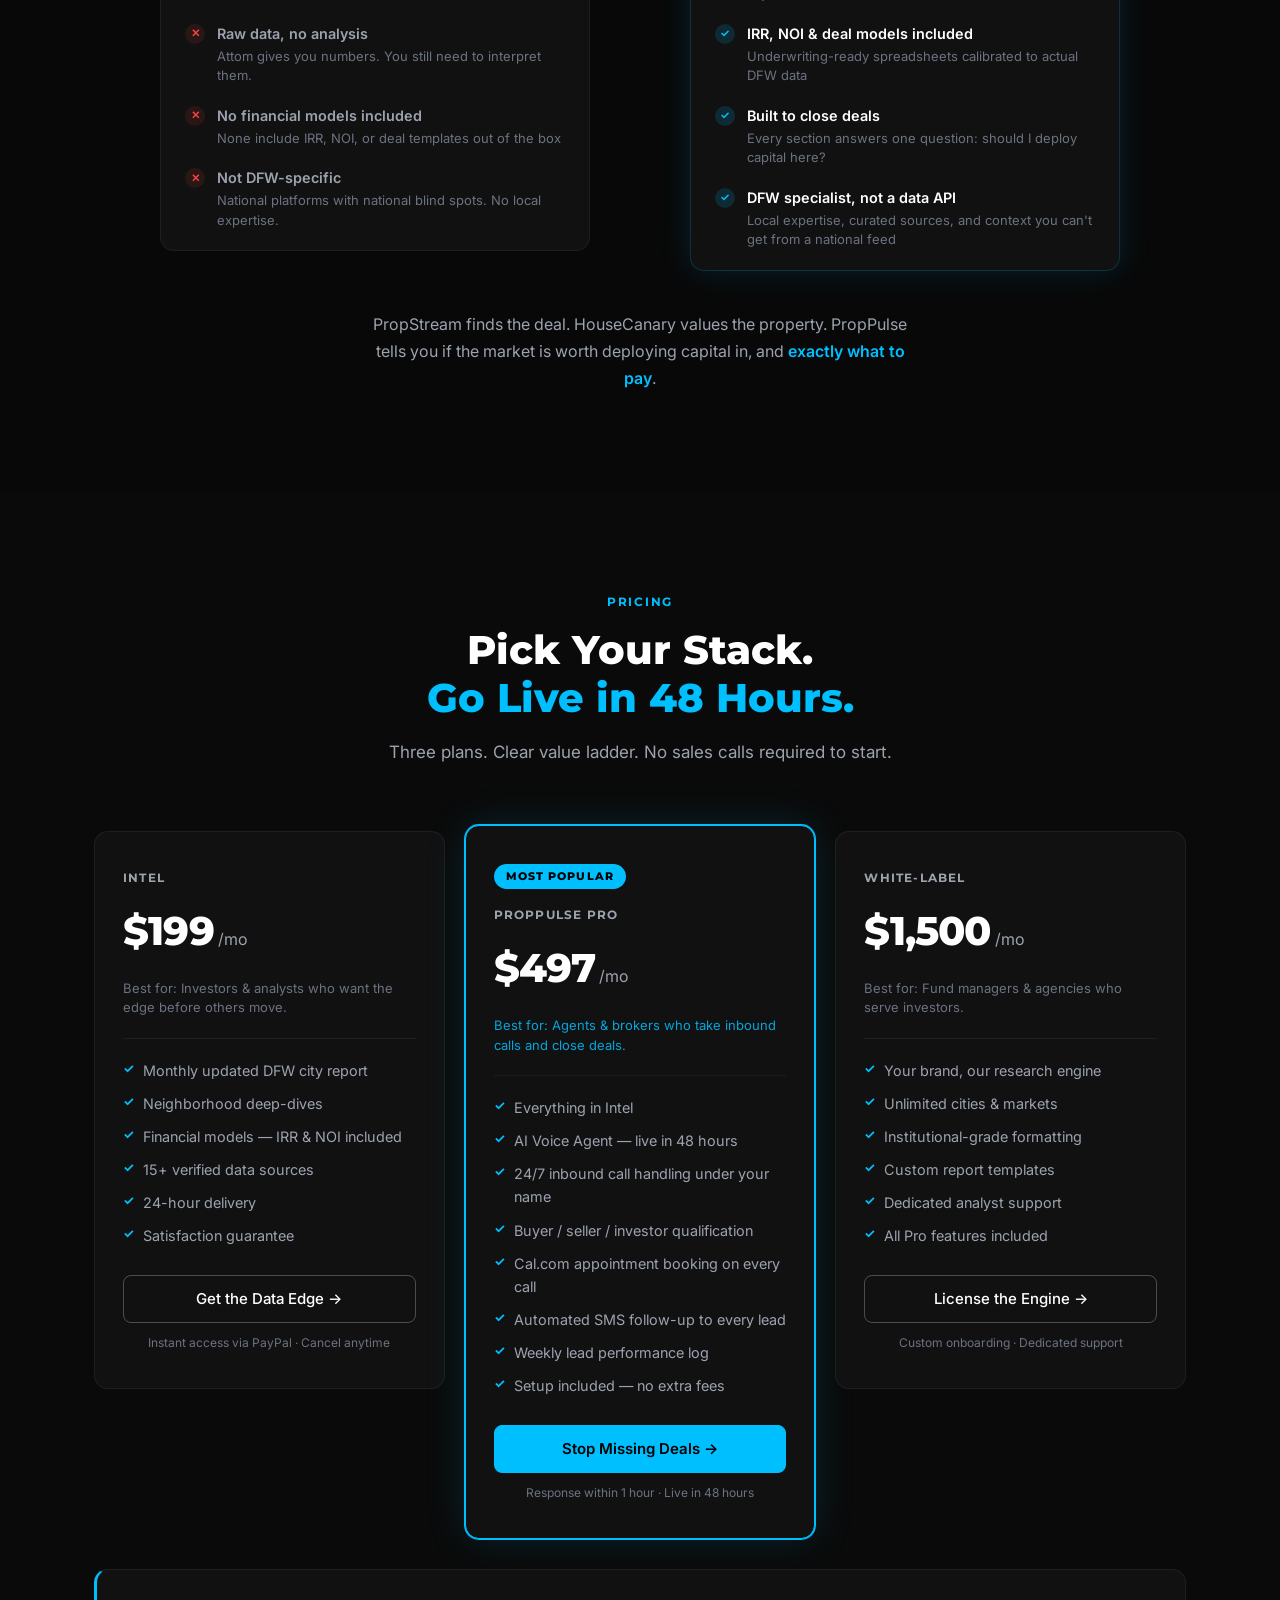
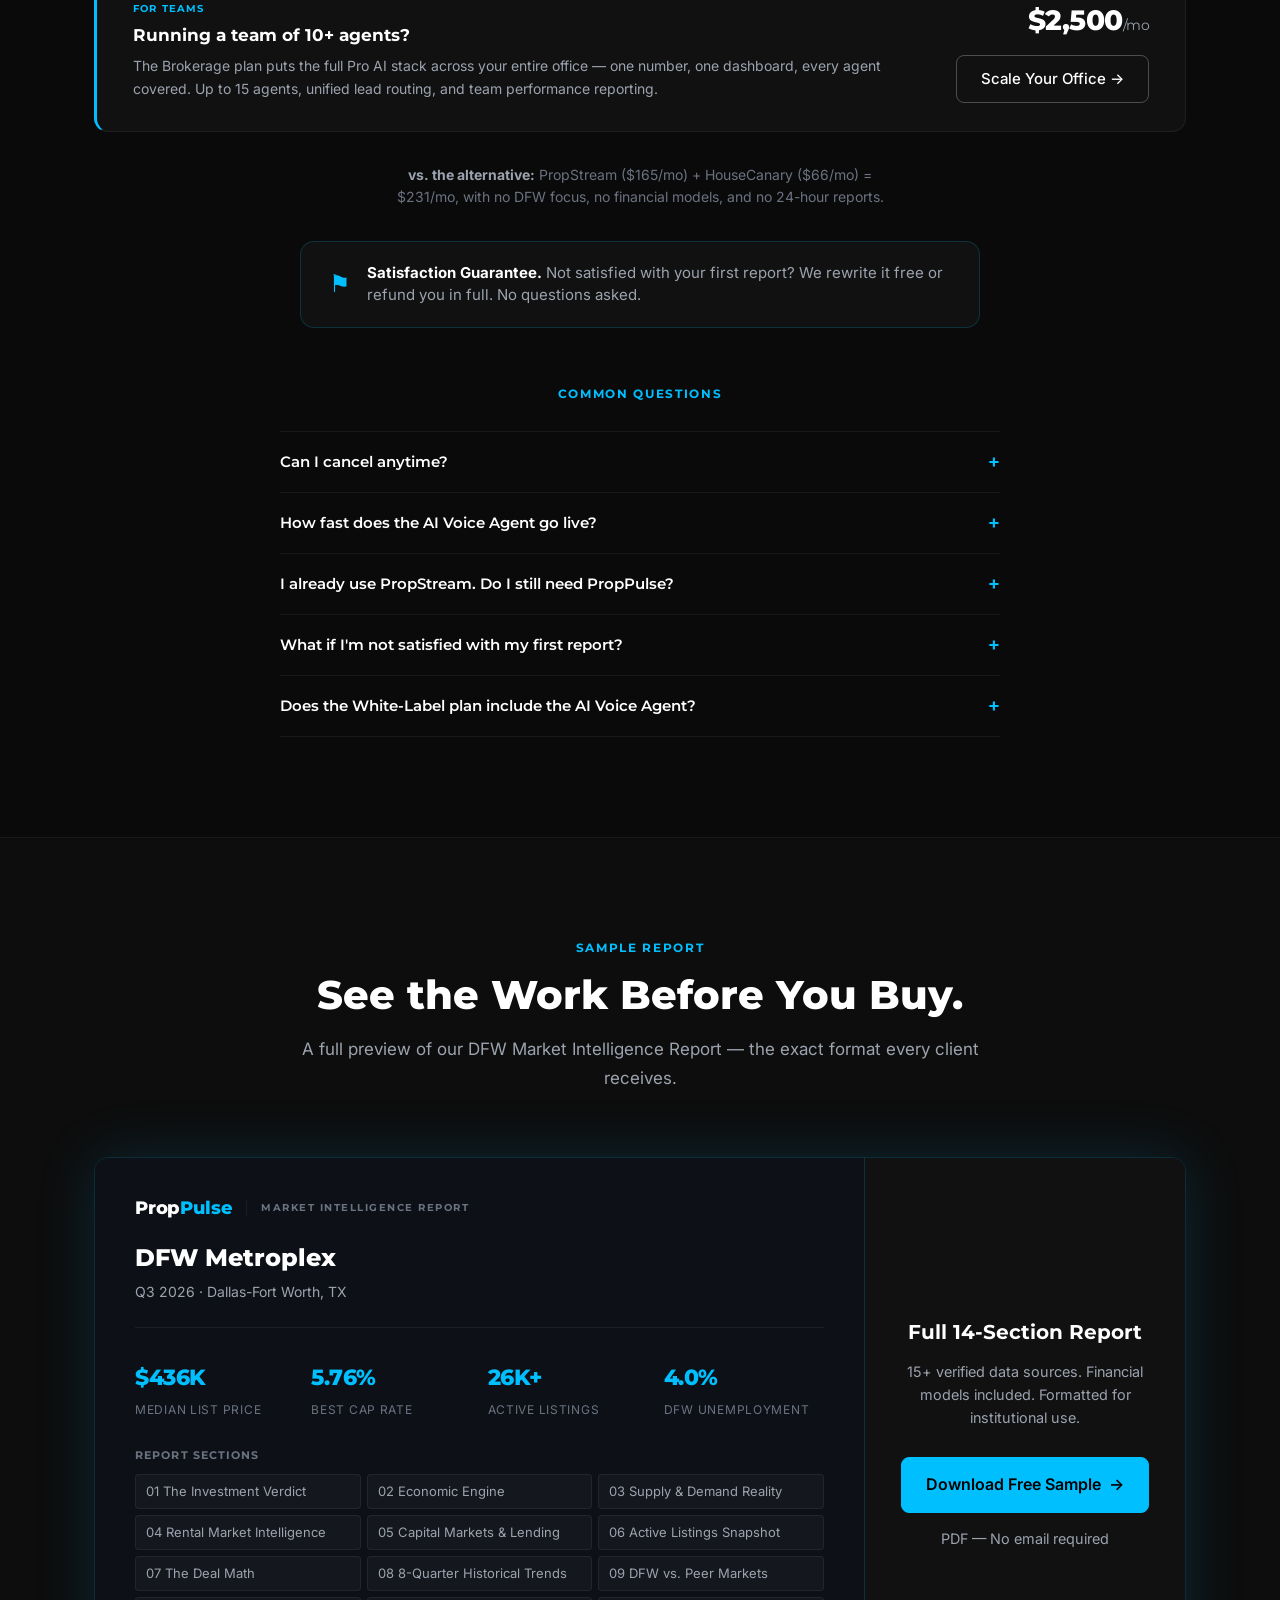
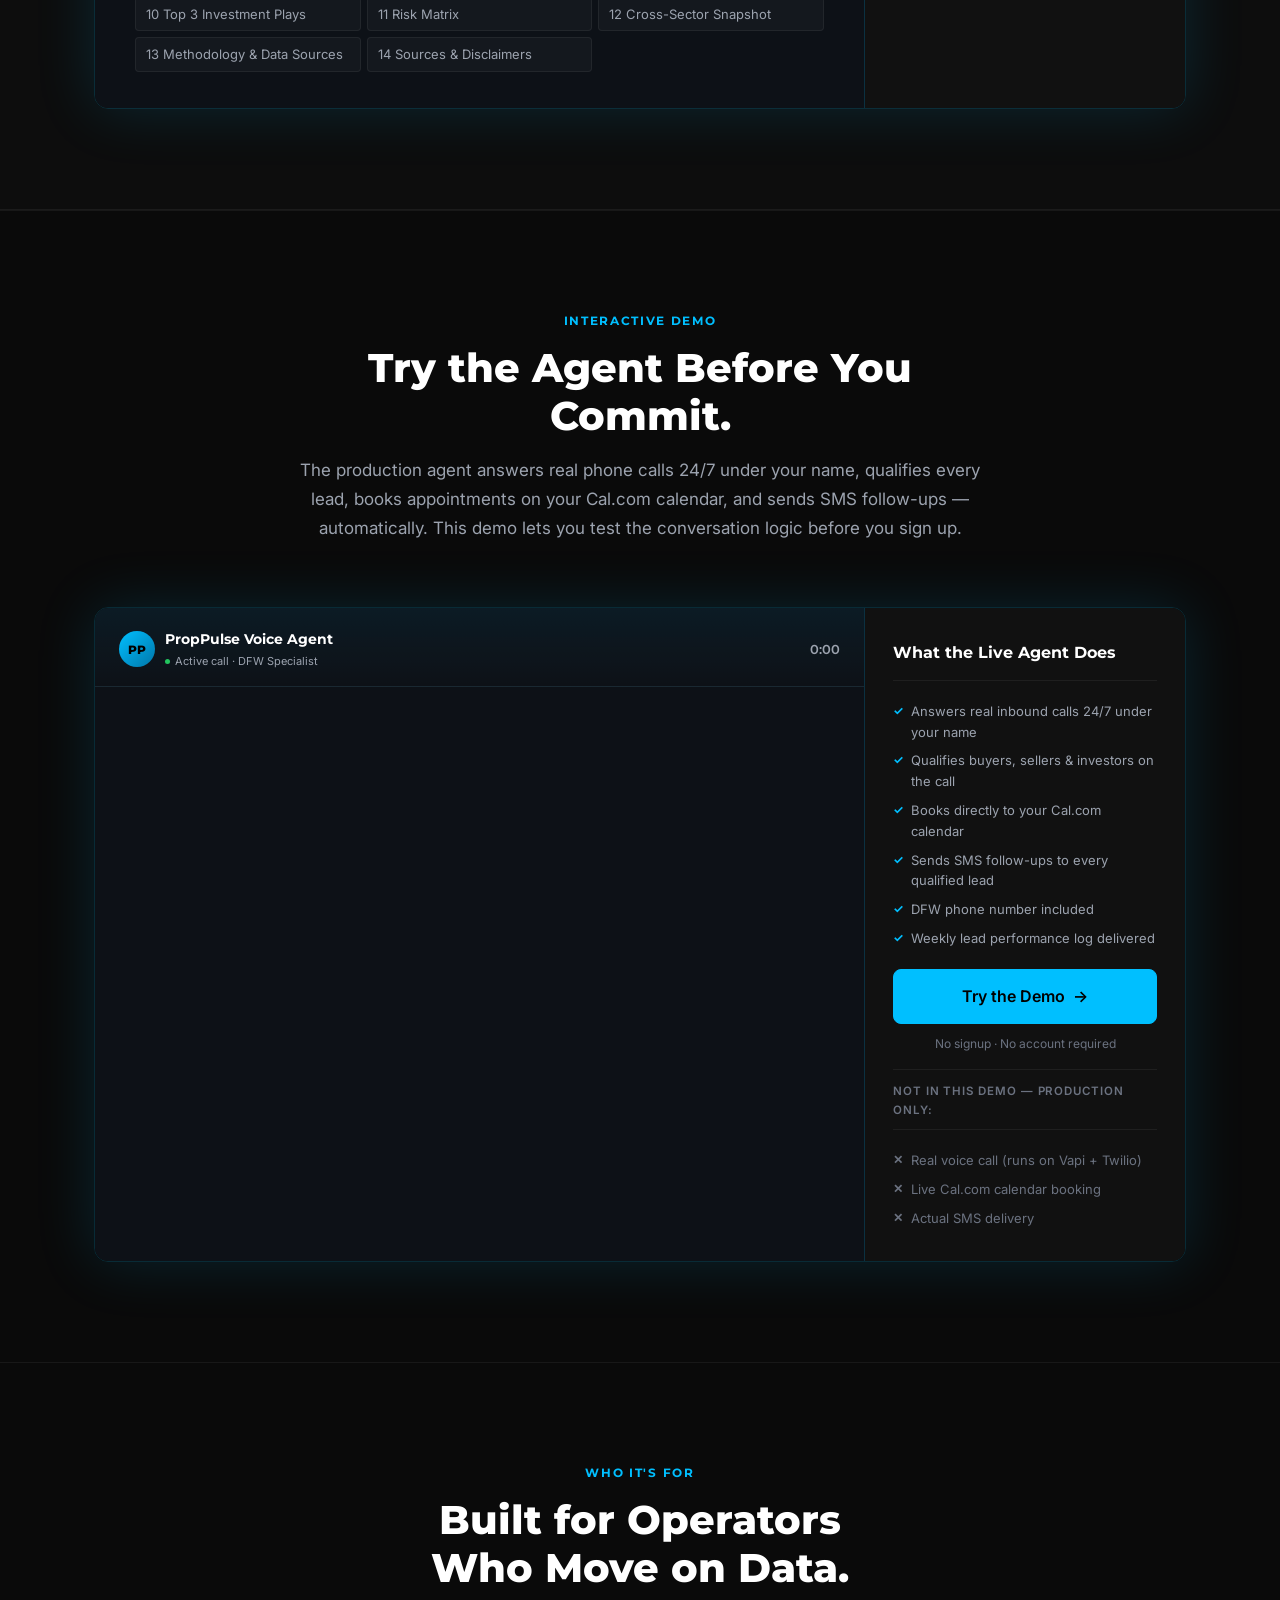
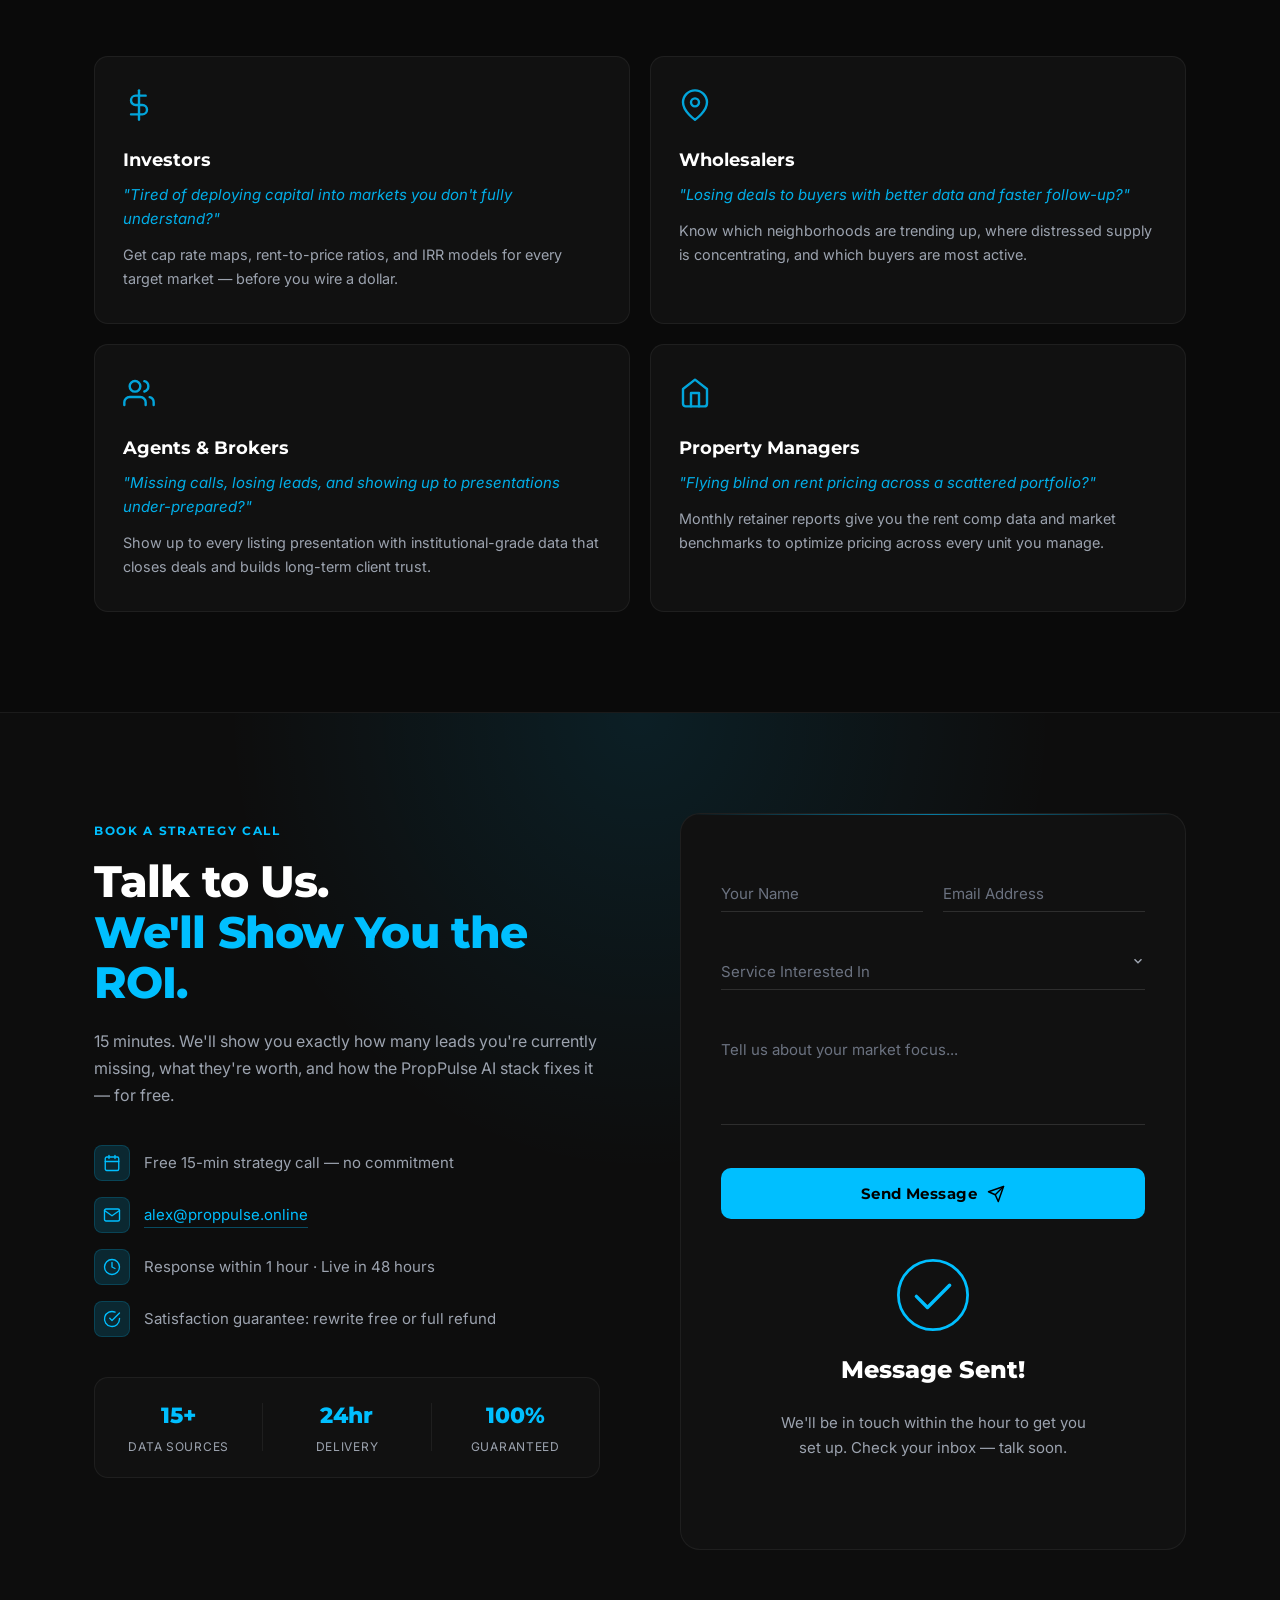
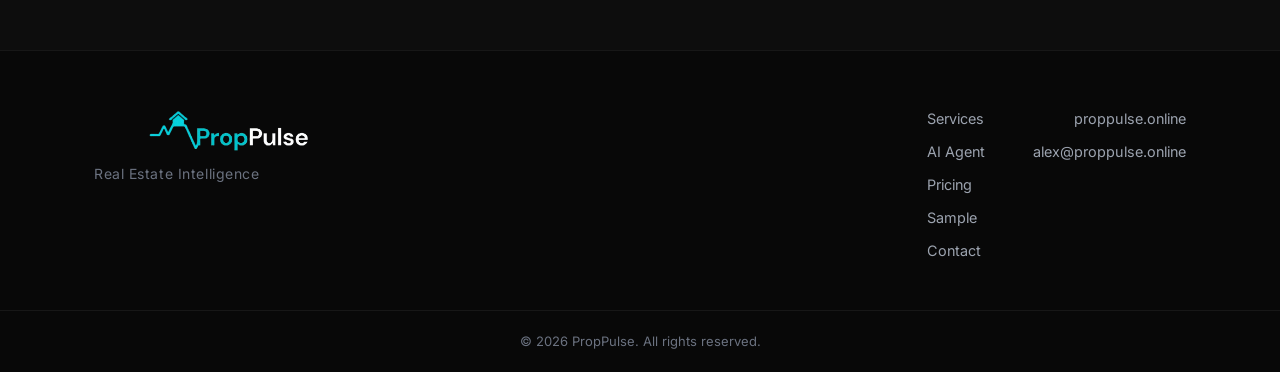
==== commit 211db60f: "feat: add Q3 2026 DFW report v1 and update download link Refreshes the sample report download and la" ====
--- a/index.html
+++ b/index.html
@@ -7,10 +7,85 @@
   <meta name="description" content="Institutional-grade real estate market intelligence for DFW investors, wholesalers, agents, and brokers. City reports, financial models, and neighborhood analysis delivered in 24 hours." />
   <link rel="preconnect" href="https://fonts.googleapis.com" />
   <link rel="preconnect" href="https://fonts.gstatic.com" crossorigin />
-  <link href="https://fonts.googleapis.com/css2?family=Montserrat:wght@400;600;700;800&family=Inter:wght@400;500&display=swap" rel="stylesheet" />
+  <link rel="preload" href="https://fonts.googleapis.com/css2?family=Montserrat:wght@600;700;800&family=Inter:wght@400;500&display=swap" as="style" onload="this.onload=null;this.rel='stylesheet'" />
+  <noscript><link rel="stylesheet" href="https://fonts.googleapis.com/css2?family=Montserrat:wght@600;700;800&family=Inter:wght@400;500&display=swap" /></noscript>
   <link rel="icon" type="image/svg+xml" href="favicon.svg" />
   <link rel="apple-touch-icon" href="logo.png" />
-  <link rel="stylesheet" href="styles.css" />
+  <style>
+    *,*::before,*::after{box-sizing:border-box;margin:0;padding:0}
+    :root{--bg:#0a0a0a;--bg-card:#111111;--bg-section:#0d0d0d;--accent:#00BFFF;--accent-glow:rgba(0,191,255,0.15);--text:#ffffff;--text-muted:#9ca3af;--text-subtle:#6b7280;--border:rgba(0,191,255,0.18);--border-subtle:rgba(255,255,255,0.06);--radius:8px;--radius-lg:14px;--nav-h:72px;--transition:0.25s ease;--font-head:'Montserrat',sans-serif;--font-body:'Inter',sans-serif}
+    html{scroll-behavior:smooth;font-size:16px}
+    body{font-family:var(--font-body);background:var(--bg);color:var(--text);line-height:1.6;-webkit-font-smoothing:antialiased;overflow-x:hidden}
+    img{max-width:100%;display:block}
+    a{color:inherit;text-decoration:none}
+    ul{list-style:none}
+    .container{width:100%;max-width:1140px;margin:0 auto;padding:0 24px}
+    .accent{color:var(--accent)}
+    .desktop-br{display:block}
+    .btn{display:inline-flex;align-items:center;justify-content:center;gap:8px;font-family:var(--font-body);font-weight:500;font-size:.9375rem;border-radius:var(--radius);border:1.5px solid transparent;cursor:pointer;transition:background var(--transition),color var(--transition),border-color var(--transition),box-shadow var(--transition),transform var(--transition);white-space:nowrap;padding:11px 24px;text-decoration:none}
+    .btn:active{transform:translateY(1px)}
+    .btn-primary{background:var(--accent);color:#000;border-color:var(--accent);font-weight:600}
+    .btn-primary:hover{background:#00d4ff;border-color:#00d4ff;box-shadow:0 0 24px rgba(0,191,255,.4)}
+    .btn-ghost{background:transparent;color:var(--text);border-color:rgba(255,255,255,.25)}
+    .btn-ghost:hover{border-color:var(--accent);color:var(--accent)}
+    .btn-lg{padding:14px 32px;font-size:1rem}
+    .btn-xl{padding:16px 40px;font-size:1.0625rem;font-weight:600}
+    .btn-full{width:100%}
+    .nav{position:fixed;top:0;left:0;right:0;z-index:100;height:var(--nav-h);background:rgba(10,10,10,.85);backdrop-filter:blur(12px);-webkit-backdrop-filter:blur(12px);border-bottom:1px solid transparent;transition:border-color var(--transition),box-shadow var(--transition)}
+    .nav.scrolled{border-bottom-color:var(--border-subtle);box-shadow:0 4px 24px rgba(0,0,0,.4)}
+    .nav-inner{display:flex;align-items:center;height:100%;gap:40px}
+    .nav-logo{display:flex;align-items:flex-start;gap:0;flex-shrink:0;overflow:hidden;height:58px}
+    .logo-img{height:340px;width:auto;max-width:none;margin-top:-139px;flex-shrink:0}
+    .logo-text-fallback{display:none}
+    .logo-text{font-family:var(--font-head);font-size:1.25rem;font-weight:800;letter-spacing:-.01em}
+    .logo-prop{color:var(--text)}
+    .logo-pulse{color:var(--accent)}
+    .nav-links{display:flex;align-items:center;gap:32px;margin-left:auto}
+    .nav-links a{font-size:.9rem;font-weight:500;color:var(--text-muted);transition:color var(--transition);letter-spacing:.01em}
+    .nav-links a:hover{color:var(--text)}
+    .nav-cta{padding:9px 20px;font-size:.875rem;flex-shrink:0}
+    .hamburger{display:none;flex-direction:column;justify-content:center;gap:5px;background:none;border:none;cursor:pointer;padding:8px;margin-left:auto}
+    .hamburger span{display:block;width:22px;height:2px;background:var(--text);border-radius:2px;transition:transform var(--transition),opacity var(--transition)}
+    .hamburger.open span:nth-child(1){transform:translateY(7px) rotate(45deg)}
+    .hamburger.open span:nth-child(2){opacity:0}
+    .hamburger.open span:nth-child(3){transform:translateY(-7px) rotate(-45deg)}
+    .hero{position:relative;min-height:100vh;display:flex;align-items:center;justify-content:center;padding:calc(var(--nav-h) + 60px) 0 80px;overflow:hidden}
+    .hero-bg-grid{position:absolute;inset:0;background-image:linear-gradient(rgba(0,191,255,.04) 1px,transparent 1px),linear-gradient(90deg,rgba(0,191,255,.04) 1px,transparent 1px);background-size:60px 60px;mask-image:radial-gradient(ellipse 80% 80% at 50% 50%,black 30%,transparent 100%);-webkit-mask-image:radial-gradient(ellipse 80% 80% at 50% 50%,black 30%,transparent 100%)}
+    .hero-glow{position:absolute;top:20%;left:50%;transform:translate(-50%,-50%);width:700px;height:400px;background:radial-gradient(ellipse,rgba(0,191,255,.1) 0%,transparent 70%);pointer-events:none}
+    .hero-content{position:relative;z-index:1;text-align:center;max-width:820px;margin:0 auto}
+    .hero-eyebrow{display:inline-block;font-family:var(--font-head);font-size:.75rem;font-weight:700;letter-spacing:.14em;text-transform:uppercase;color:var(--accent);border:1px solid var(--border);border-radius:100px;padding:5px 14px;margin-bottom:28px;background:rgba(0,191,255,.05)}
+    .hero-headline{font-family:var(--font-head);font-size:clamp(2.4rem,6vw,4rem);font-weight:800;line-height:1.1;letter-spacing:-.02em;margin-bottom:24px}
+    .hero-sub{font-size:clamp(1rem,1.8vw,1.1875rem);color:var(--text-muted);line-height:1.75;margin-bottom:40px;max-width:600px;margin-left:auto;margin-right:auto}
+    .hero-ctas{display:flex;align-items:center;justify-content:center;gap:16px;flex-wrap:wrap;margin-bottom:28px}
+    .hero-guarantee{font-size:.875rem;color:var(--text-subtle);display:flex;align-items:center;justify-content:center;gap:8px}
+    .check-icon{color:var(--accent);font-weight:700}
+    .stats-bar{background:var(--bg-card);border-top:1px solid var(--border-subtle);border-bottom:1px solid var(--border-subtle);padding:48px 0}
+    .stats-grid{display:grid;grid-template-columns:1fr 1px 1fr 1px 1fr 1px 1fr;align-items:center}
+    .stat-item{text-align:center;padding:8px 16px}
+    .stat-number{font-family:var(--font-head);font-size:clamp(2rem,4vw,2.75rem);font-weight:800;color:var(--accent);line-height:1;margin-bottom:8px;letter-spacing:-.02em}
+    .stat-label{font-size:.875rem;color:var(--text-muted);font-weight:500;letter-spacing:.01em}
+    .stat-divider{width:1px;height:48px;background:var(--border-subtle);justify-self:center}
+    .section{padding:100px 0}
+    @media(max-width:768px){
+      .desktop-br{display:none}
+      .nav-links{display:none}
+      .nav-cta{display:none}
+      .hamburger{display:flex}
+      .nav-inner{gap:0}
+      .nav-links.open{display:flex;flex-direction:column;position:fixed;top:var(--nav-h);left:0;right:0;background:rgba(10,10,10,.98);backdrop-filter:blur(12px);-webkit-backdrop-filter:blur(12px);padding:24px;gap:0;border-bottom:1px solid var(--border-subtle);z-index:99}
+      .nav-links.open li{border-bottom:1px solid var(--border-subtle)}
+      .nav-links.open li:last-child{border-bottom:none}
+      .nav-links.open a{display:block;padding:16px 0;font-size:1rem;color:var(--text)}
+      .stats-grid{grid-template-columns:1fr 1fr}
+      .stat-divider{display:none}
+      .stat-item{padding:20px 12px;border-bottom:1px solid var(--border-subtle)}
+      .stat-item:nth-child(4n+1){border-right:1px solid var(--border-subtle)}
+      .stat-item:nth-child(n+5){border-bottom:none}
+      .hero-ctas{flex-direction:column;align-items:stretch;max-width:320px;margin-left:auto;margin-right:auto}
+    }
+  </style>
+  <link rel="preload" href="styles.css" as="style" onload="this.onload=null;this.rel='stylesheet'" />
+  <noscript><link rel="stylesheet" href="styles.css" /></noscript>
 </head>
 <body>
 
@@ -744,7 +819,7 @@
               </div>
               <div class="sample-title-block">
                 <h3 class="sample-report-title">DFW Metroplex</h3>
-                <div class="sample-report-sub">Q2 2026 · Dallas-Fort Worth, TX</div>
+                <div class="sample-report-sub">Q3 2026 · Dallas-Fort Worth, TX</div>
               </div>
             </div>
             <div class="sample-stats-row">
@@ -788,7 +863,7 @@
           <div class="sample-cta-block">
             <h3>Full 14-Section Report</h3>
             <p>15+ verified data sources. Financial models included. Formatted for institutional use.</p>
-            <a href="dfw-market-report-2026-06-v2.pdf" target="_blank" rel="noopener" class="btn btn-primary btn-lg sample-download">Download Free Sample <span aria-hidden="true">→</span></a>
+            <a href="dfw-market-report-2026-07-v1.pdf" target="_blank" rel="noopener" class="btn btn-primary btn-lg sample-download">Download Free Sample <span aria-hidden="true">→</span></a>
             <p class="sample-note">PDF — No email required</p>
           </div>
         </div>
@@ -1051,7 +1126,7 @@
     <div class="container footer-inner">
       <div class="footer-brand">
         <a href="#hero" class="nav-logo footer-logo" aria-label="PropPulse home">
-          <img src="bg.png" alt="PropPulse" class="logo-img" />
+          <img src="bg.png" alt="PropPulse" class="logo-img" loading="lazy" />
           <span class="logo-text logo-text-fallback"><span class="logo-prop">Prop</span><span class="logo-pulse">Pulse</span></span>
         </a>
         <p class="footer-tagline">Real Estate Intelligence</p>
@@ -1075,7 +1150,7 @@
     </div>
   </footer>
 
-  <script src="script.js"></script>
+  <script src="script.js" defer></script>
 
   <!-- Google Analytics -->
   <script async src="https://www.googletagmanager.com/gtag/js?id=G-8EKBS66Y8B"></script>
